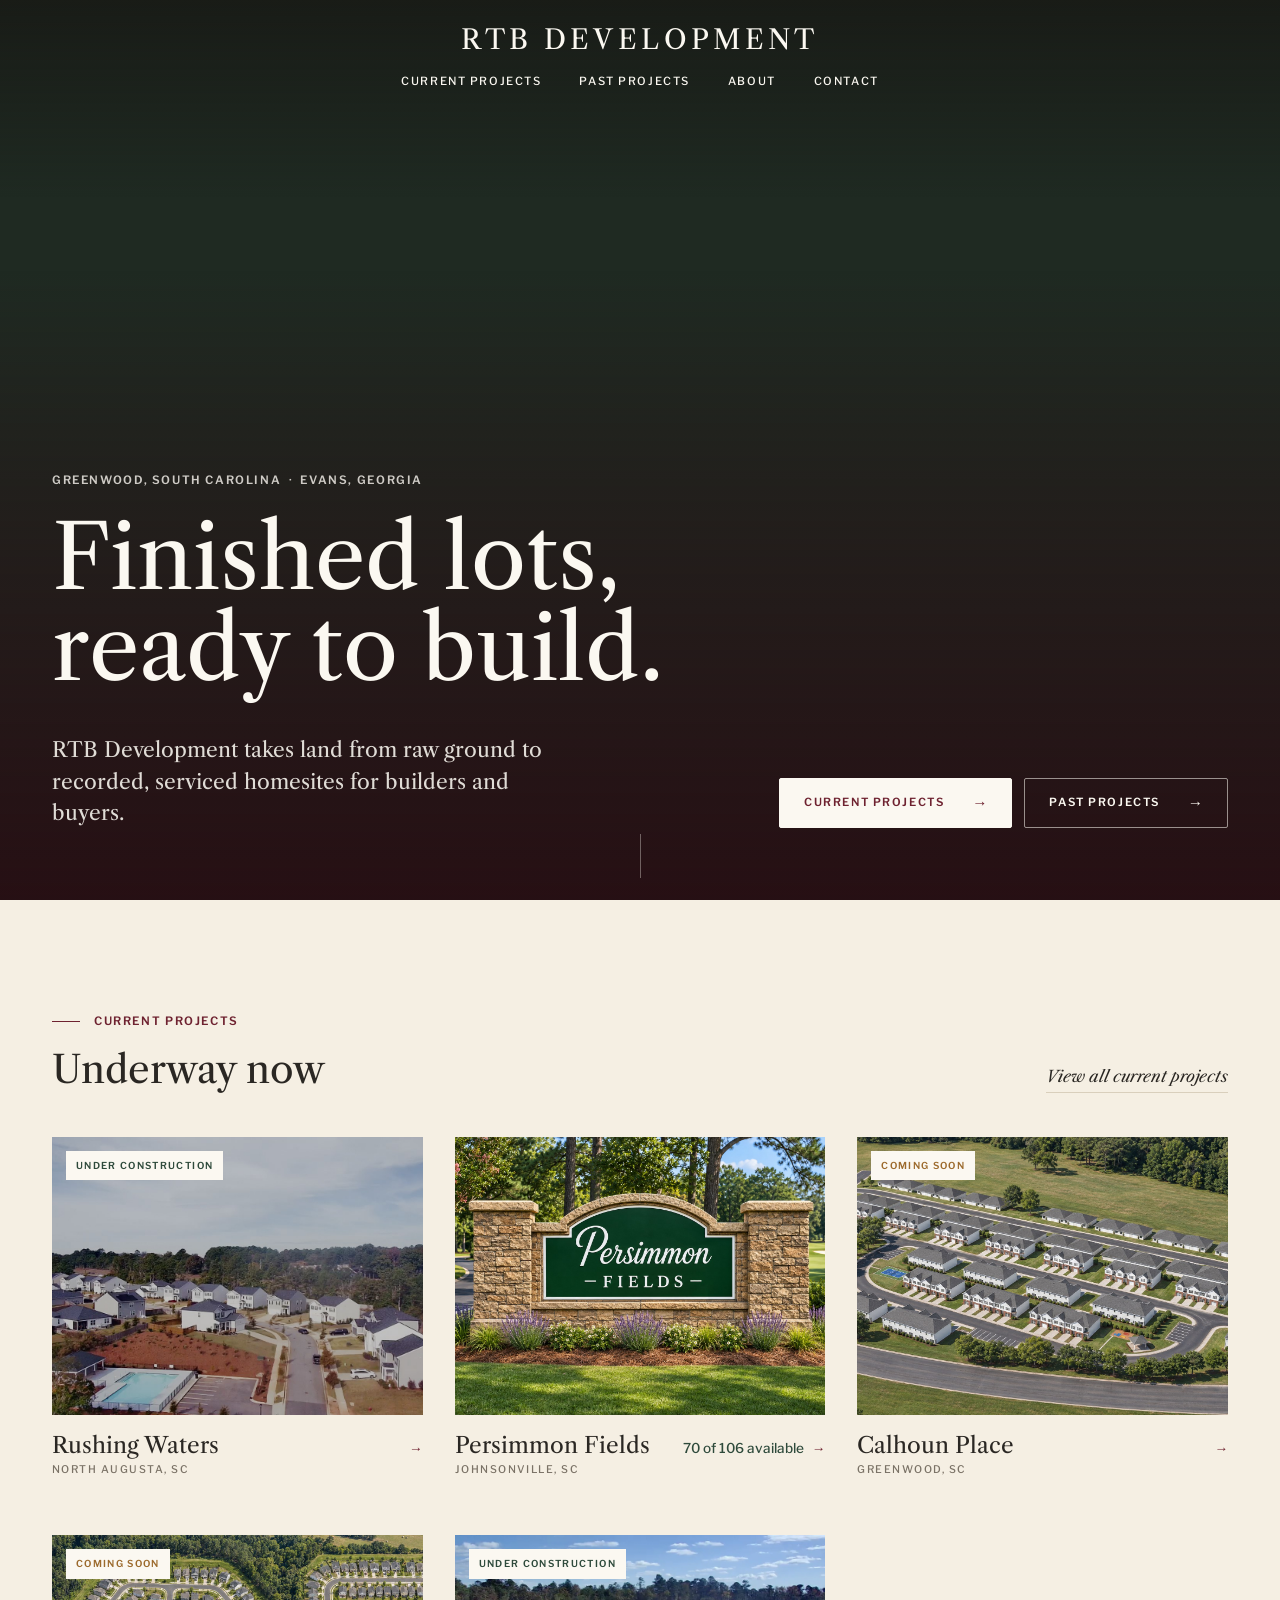
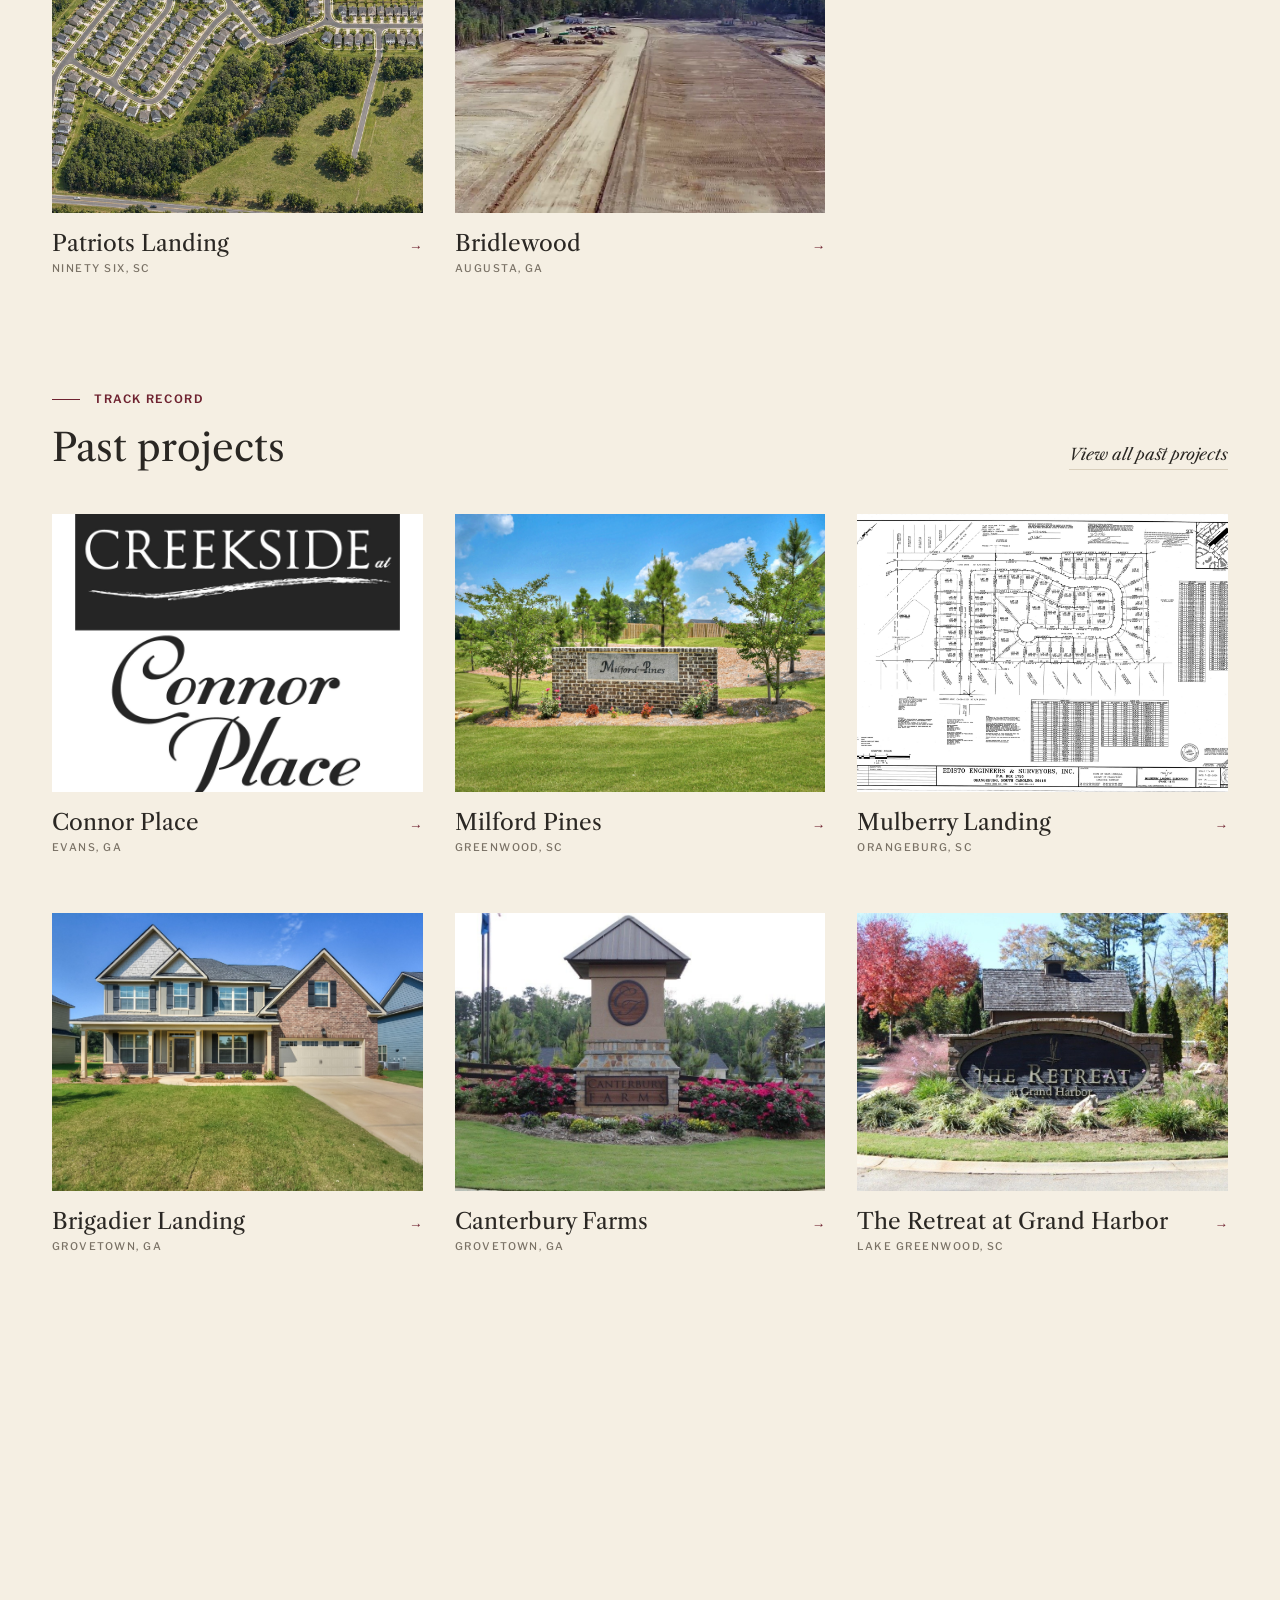
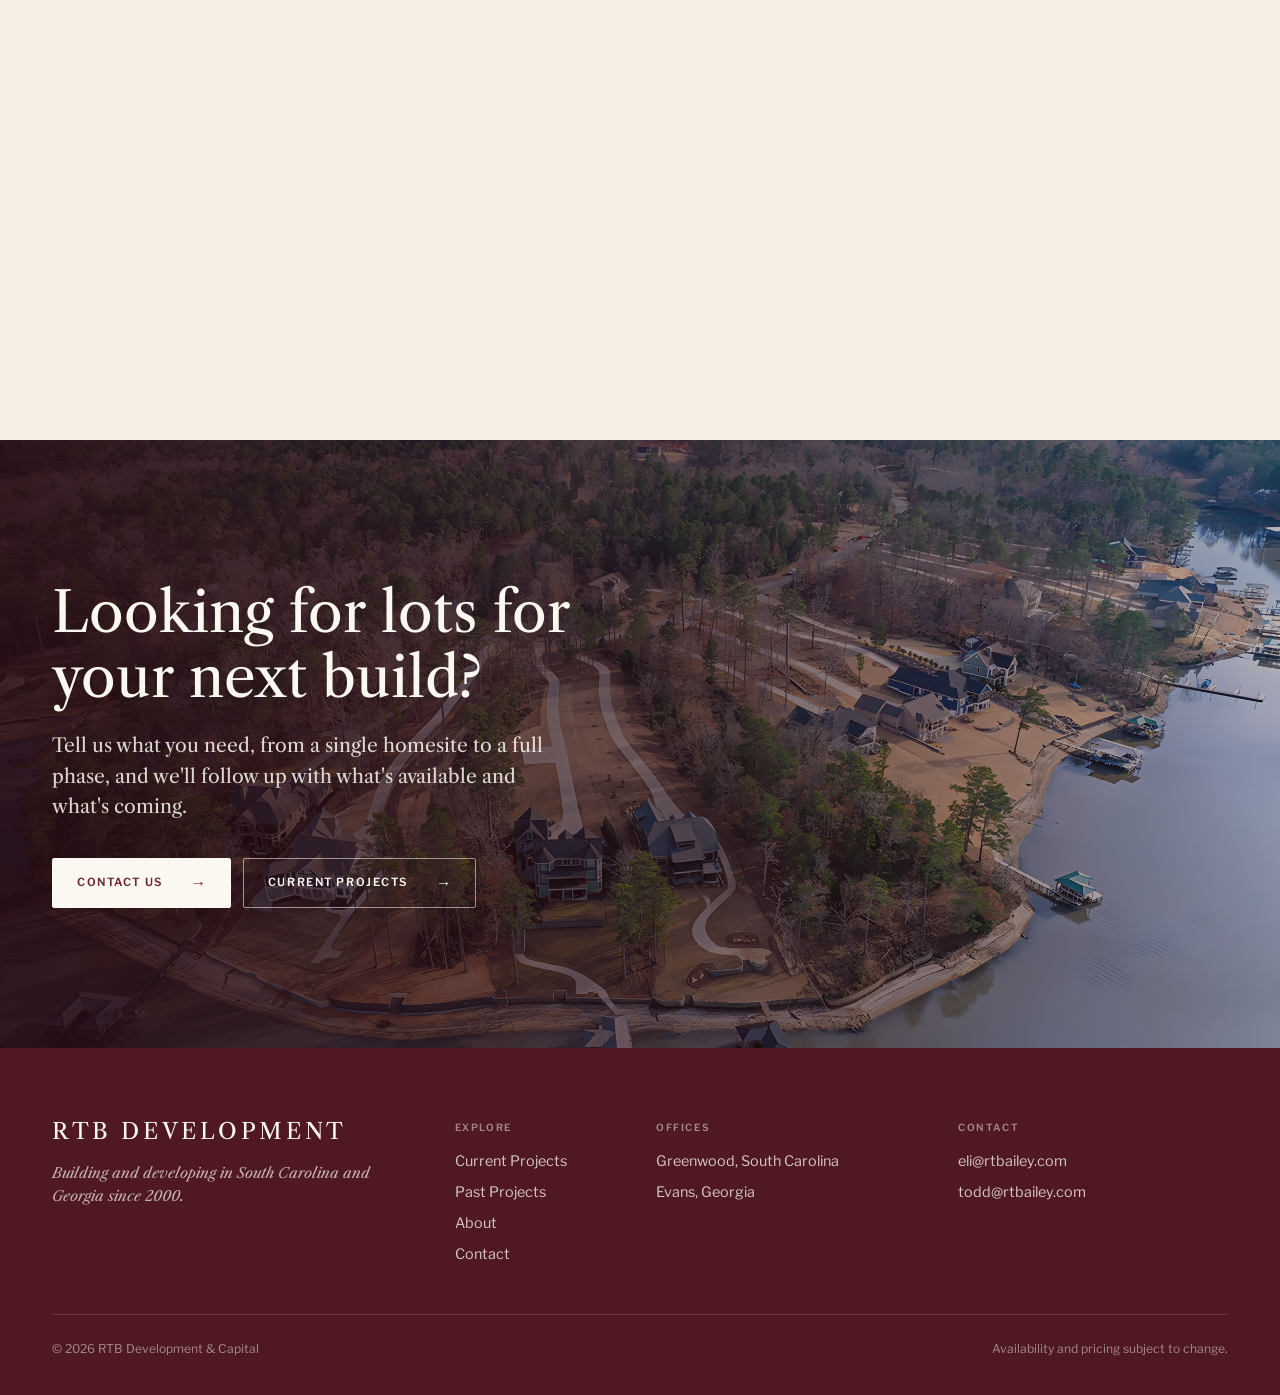
==== index.html @ fdc3d3a2 "Update preview 2026-11-13" ====
<!doctype html>
<html lang="en">
<head><meta name="robots" content="noindex, nofollow">
<meta charset="utf-8">
<meta name="viewport" content="width=device-width, initial-scale=1">
<title>RTB Development · Build-ready homesites</title>
<meta name="description" content="Finished, build-ready homesites from RTB Development. Current lot inventory and past communities.">
<meta name="theme-color" content="#6e2230">
<link rel="icon" href="images/favicon.svg" type="image/svg+xml">
<link rel="preconnect" href="https://fonts.googleapis.com">
<link rel="preconnect" href="https://fonts.gstatic.com" crossorigin>
<link href="https://fonts.googleapis.com/css2?family=Libre+Caslon+Text:ital,wght@0,400;0,700;1,400&family=Libre+Franklin:wght@400;500;600&display=swap" rel="stylesheet">
<link rel="stylesheet" href="css/site.css?v=20261113f">
</head>
<body data-page="home">
<a class="skip" href="#main">Skip to content</a>
<header class="site-header"></header>
<main id="main">

<section class="hero" id="hero">
  <div class="hero-reel" id="hero-reel" aria-hidden="true"></div>
  <div class="wrap">
    <p class="where caps">Greenwood, South Carolina &nbsp;·&nbsp; Evans, Georgia</p>
    <h1>Finished lots, ready to build.</h1>
    <div class="hero-foot">
      <p>RTB Development takes land from raw ground to recorded, serviced homesites for builders and buyers.</p>
      <div class="actions">
        <a class="btn btn-light" href="inventory.html">Current projects</a>
        <a class="btn btn-ghost" href="projects.html">Past projects</a>
      </div>
    </div>
  </div>
  <span class="scroll-cue" aria-hidden="true"></span>
</section>

<section class="section">
  <div class="wrap">
    <div class="section-head reveal">
      <div><p class="kicker">Current projects</p><h2>Underway now</h2></div>
      <a class="text-link" href="inventory.html">View all current projects</a>
    </div>
    <div class="tiles" id="communities"></div>
  </div>
</section>

<section class="section">
  <div class="wrap">
    <div class="section-head reveal">
      <div><p class="kicker">Track record</p><h2>Past projects</h2></div>
      <a class="text-link" href="projects.html">View all past projects</a>
    </div>
    <div class="tiles" id="past"></div>
  </div>
</section>

<section class="section">
  <div class="wrap teaser">
    <div class="teaser-photo reveal" style="background-image:url('images/aerial-forest-road.jpg')" role="img" aria-label="Aerial view of a development in the pines"></div>
    <div class="teaser-body reveal">
      <p class="kicker">Our founder</p>
      <h2>Building since 2000. Developing since the mid-2000s.</h2>
      <p class="lede" id="teaser-text"></p>
      <p class="sig"><span id="teaser-name"></span><span>Founder</span></p>
      <a class="btn btn-line" href="about.html">About RTB</a>
    </div>
  </div>
</section>

<section class="closing" style="background-image:url('images/aerial-lake-lots.jpg')">
  <div class="wrap">
    <h2 class="reveal">Looking for lots for your next build?</h2>
    <p class="reveal">Tell us what you need, from a single homesite to a full phase, and we'll follow up with what's available and what's coming.</p>
    <div class="actions reveal">
      <a class="btn btn-light" href="contact.html">Contact us</a>
      <a class="btn btn-ghost" href="inventory.html">Current projects</a>
    </div>
  </div>
</section>
</main>
<footer class="site-footer"></footer>
<script src="data/inventory.js?v=20261113f"></script>
<script src="js/site.js?v=20261113f"></script>
<script src="js/pages.js?v=20261113f"></script>
</body>
</html>
---- css/site.css ----
/* RTB Development — public site.
   Southern heritage: Libre Caslon + Libre Franklin, parchment, maroon, pine, red clay. */

:root {
  --ink: #2a2723;
  --ink-2: #544e45;
  --muted: #7a7266;
  --rule: #d9cfbc;
  --rule-strong: #2a2723;
  --paper: #f5efe3;
  --paper-2: #fbf8f1;
  --tint: #ebe3d3;
  --cream: #fbf8f1;

  --maroon: #6e2230;
  --maroon-dark: #4f1822;
  --accent: #2e4a3b;          /* pine: available / under construction */
  --contract: #9c6a2c;        /* ochre: coming soon / under contract */
  --clay: #b5653f;
  --sold: #c4b9a4;

  --display: "Libre Caslon Text", Georgia, "Times New Roman", serif;
  --sans: "Libre Franklin", "Franklin Gothic Book", -apple-system, Arial, sans-serif;

  --max: 1240px;
  --gutter: 32px;
  --ease: cubic-bezier(.2, .7, .2, 1);
}

*, *::before, *::after { box-sizing: border-box; }
[hidden] { display: none !important; }
html { -webkit-text-size-adjust: 100%; scroll-behavior: smooth; }
body {
  margin: 0; font-family: var(--sans); font-size: 16px; line-height: 1.6;
  color: var(--ink); background: var(--paper); -webkit-font-smoothing: antialiased;
  font-feature-settings: "lnum" 1;
}
img { max-width: 100%; display: block; }
a { color: inherit; text-decoration: none; }
button { font: inherit; color: inherit; }
:focus-visible { outline: 2px solid var(--maroon); outline-offset: 3px; }
::selection { background: var(--maroon); color: var(--cream); }

.wrap { width: 100%; max-width: var(--max); margin: 0 auto; padding: 0 var(--gutter); }
.skip { position: absolute; left: -9999px; }
.skip:focus { left: 16px; top: 16px; z-index: 200; background: var(--ink); color: #fff; padding: 8px 12px; }

/* ---------- type ---------- */
h1, h2, h3 { font-family: var(--display); font-weight: 400; margin: 0; line-height: 1.15; }
h1 { font-size: clamp(2.5rem, 5.2vw, 4.25rem); line-height: 1.08; text-wrap: balance; }
h2 { font-size: clamp(1.8rem, 3vw, 2.5rem); text-wrap: balance; }
h3 { font-size: 1.35rem; }
p { margin: 0; }
.caps, .label, .nav, table.lots th, .seg button, .btn, .crumbs, .kicker {
  font-family: var(--sans); text-transform: uppercase; letter-spacing: .14em;
}
.label { font-size: .68rem; font-weight: 500; color: var(--muted); }
.kicker { font-size: .72rem; font-weight: 600; color: var(--maroon); display: flex; align-items: center; gap: 14px; margin-bottom: 18px; }
.kicker::before { content: ""; width: 28px; height: 1px; background: currentColor; }
.lede { font-family: var(--display); font-size: 1.25rem; line-height: 1.55; color: var(--ink-2); }

/* ---------- header ---------- */
.site-header { background: var(--paper); border-bottom: 1px solid var(--rule); position: relative; z-index: 60; transition: background .3s, border-color .3s, color .3s; }
.site-header .wrap { display: flex; flex-direction: column; align-items: center; gap: 14px; padding-top: 26px; padding-bottom: 18px; position: relative; }
.brand { font-family: var(--display); font-size: 1.7rem; letter-spacing: .16em; text-transform: uppercase; line-height: 1; color: var(--maroon); transition: color .3s; }
.brand span { color: inherit; }
.nav { display: flex; gap: 38px; font-size: .7rem; font-weight: 500; }
.nav a { color: var(--ink-2); padding: 6px 0; position: relative; transition: color .15s; }
.nav a::after { content: ""; position: absolute; left: 0; right: 0; bottom: 0; height: 1px; background: currentColor; transform: scaleX(0); transition: transform .25s var(--ease); }
.nav a:hover { color: var(--ink); }
.nav a:hover::after, .nav a[aria-current="page"]::after { transform: scaleX(1); }
.nav a[aria-current="page"] { color: var(--maroon); }
.nav-toggle { display: none; background: none; border: 0; padding: 10px; cursor: pointer; position: absolute; right: calc(var(--gutter) - 10px); top: 50%; transform: translateY(-50%); color: inherit; }

/* Home: header floats over the hero until you scroll. */
body[data-page="home"] .site-header { position: fixed; top: 0; left: 0; right: 0; background: transparent; border-color: transparent; color: var(--cream); }
body[data-page="home"] .site-header .brand,
body[data-page="home"] .site-header .nav a { color: var(--cream); }
body[data-page="home"] .site-header.is-solid { background: rgba(245, 239, 227, .97); border-color: var(--rule); color: var(--ink); }
body[data-page="home"] .site-header.is-solid .brand { color: var(--maroon); }
body[data-page="home"] .site-header.is-solid .nav a { color: var(--ink-2); }
body[data-page="home"] .site-header.is-solid .nav a[aria-current="page"] { color: var(--maroon); }

/* ---------- buttons ---------- */
.btn {
  display: inline-flex; align-items: center; justify-content: space-between; gap: 28px;
  min-height: 50px; padding: 0 24px; border: 1px solid var(--maroon); border-radius: 2px;
  background: var(--maroon); color: var(--cream); font-size: .7rem; font-weight: 600; cursor: pointer;
  transition: background .2s, color .2s, border-color .2s;
}
.btn::after { content: "→"; font-size: .95rem; letter-spacing: 0; transition: transform .2s var(--ease); }
.btn:hover { background: var(--maroon-dark); border-color: var(--maroon-dark); }
.btn:hover::after { transform: translateX(4px); }
.btn-line { background: transparent; color: var(--ink); border-color: var(--ink); }
.btn-line:hover { background: var(--ink); color: var(--paper); border-color: var(--ink); }
.btn-light { background: var(--cream); border-color: var(--cream); color: var(--maroon); }
.btn-light:hover { background: var(--tint); border-color: var(--tint); }
.btn-ghost { background: transparent; border-color: rgba(251,248,241,.55); color: var(--cream); }
.btn-ghost:hover { background: rgba(251,248,241,.12); border-color: var(--cream); }
.text-link { font-family: var(--display); font-style: italic; font-size: 1rem; border-bottom: 1px solid var(--rule); padding-bottom: 2px; transition: color .15s, border-color .15s; }
.text-link:hover { color: var(--maroon); border-color: var(--maroon); }

/* ---------- home hero: slow aerial pans ---------- */
.hero { position: relative; min-height: 100vh; min-height: 100svh; display: flex; align-items: flex-end; color: var(--cream); overflow: hidden; background: #1f2a22; }
.hero-reel { position: absolute; inset: 0; }
.hero-reel .shot { position: absolute; inset: -4%; background: center / cover no-repeat; opacity: 0; animation: reel 28s infinite; will-change: transform, opacity; }
.hero-reel .shot:nth-child(1) { animation-delay: -1.4s; --x0: -2%; --x1: 2%; }
.hero-reel .shot:nth-child(2) { animation-delay: 5.6s; --x0: 2%; --x1: -2%; }
.hero-reel .shot:nth-child(3) { animation-delay: 12.6s; --x0: -1%; --x1: 3%; }
.hero-reel .shot:nth-child(4) { animation-delay: 19.6s; --x0: 2%; --x1: -1%; }
@keyframes reel {
  0%   { opacity: 0; transform: scale(1.04) translateX(var(--x0)); }
  5%   { opacity: 1; }
  25%  { opacity: 1; }
  32%  { opacity: 0; transform: scale(1.14) translateX(var(--x1)); }
  100% { opacity: 0; transform: scale(1.14) translateX(var(--x1)); }
}
.hero::after {
  content: ""; position: absolute; inset: 0; pointer-events: none;
  background:
    linear-gradient(180deg, rgba(20,16,14,.55) 0%, rgba(20,16,14,0) 22%),
    linear-gradient(0deg, rgba(40,12,18,.88) 0%, rgba(40,12,18,.35) 45%, rgba(40,12,18,0) 70%);
}
.hero .wrap { position: relative; z-index: 2; padding-top: 180px; padding-bottom: 72px; }
.hero .where { font-size: .72rem; font-weight: 600; color: rgba(251,248,241,.8); margin-bottom: 22px; }
.hero h1 { font-size: clamp(2.9rem, 7vw, 6rem); max-width: 13ch; line-height: 1.02; }
.hero-foot { display: grid; grid-template-columns: repeat(12, 1fr); gap: var(--gutter); margin-top: 40px; align-items: end; }
.hero-foot p { grid-column: 1 / span 6; font-family: var(--display); font-size: 1.3rem; line-height: 1.5; color: rgba(251,248,241,.88); max-width: 40ch; }
.hero-foot .actions { grid-column: 8 / span 5; display: flex; gap: 12px; justify-content: flex-end; flex-wrap: wrap; }
.scroll-cue { position: absolute; z-index: 2; left: 50%; bottom: 22px; width: 1px; height: 44px; background: rgba(251,248,241,.35); overflow: hidden; }
.scroll-cue::after { content: ""; position: absolute; left: 0; top: -44px; width: 1px; height: 44px; background: var(--cream); animation: cue 2.4s var(--ease) infinite; }
@keyframes cue { to { top: 44px; } }

/* ---------- page banners (inner pages) ---------- */
.page-head {
  position: relative; color: var(--cream); padding: 96px 0 72px; margin-bottom: 88px;
  background: var(--maroon) center / cover no-repeat;
}
.page-head::before { content: ""; position: absolute; inset: 0; background: linear-gradient(100deg, rgba(79,24,34,.94) 0%, rgba(110,34,48,.86) 55%, rgba(110,34,48,.62) 100%); }
.page-head .wrap { position: relative; }
.page-head .row { display: grid; grid-template-columns: repeat(12, 1fr); gap: var(--gutter); align-items: end; }
.page-head h1 { grid-column: 1 / span 8; }
.page-head .aside { grid-column: 9 / span 4; font-family: var(--display); font-size: 1.1rem; color: rgba(251,248,241,.85); max-width: 36ch; }
.page-head .aside .where { display: block; font-family: var(--sans); font-size: .7rem; text-transform: uppercase; letter-spacing: .14em; font-weight: 600; color: var(--cream); margin-bottom: 10px; }
.crumbs { font-size: .66rem; margin-bottom: 26px; color: rgba(251,248,241,.7); }
.crumbs a:hover { color: var(--cream); }
.page-head .facts { border-top: 1px solid rgba(251,248,241,.35); }
.page-head .label { color: rgba(251,248,241,.7); }
.page-head .btn { background: var(--cream); border-color: var(--cream); color: var(--maroon); }

/* ---------- sections ---------- */
.section { padding: 112px 0; }
.section + .section { padding-top: 0; }
.section-head { display: flex; justify-content: space-between; align-items: flex-end; gap: 24px; margin-bottom: 44px; }
.section-head h2 { max-width: 20ch; }

/* ---------- tiles ---------- */
.tiles { display: grid; grid-template-columns: repeat(3, 1fr); gap: 56px var(--gutter); }
.tile { display: block; }
.tile-media { aspect-ratio: 4 / 3; background: var(--cream); position: relative; overflow: hidden; }
.tile-media .img { position: absolute; inset: 0; background: center / cover no-repeat; transition: transform .8s var(--ease); }
.tile:hover .tile-media .img { transform: scale(1.05); }
.tile-media.no-photo { display: flex; align-items: center; justify-content: center; flex-direction: column; gap: 12px; text-align: center; padding: 28px; color: var(--ink); font-family: var(--display); font-size: 1.55rem; line-height: 1.2; box-shadow: inset 0 0 0 1px var(--rule); }
.tile-media.no-photo::after { content: ""; position: absolute; inset: 10px; border: 1px solid var(--rule); pointer-events: none; }
.tile-media.no-photo small { font-family: var(--sans); font-size: .6rem; letter-spacing: .16em; text-transform: uppercase; color: var(--muted); }
.tile-past .tile-media.no-photo { background-color: var(--tint); box-shadow: none; }
.tile-past .tile-media.no-photo::after { border-color: rgba(42,39,35,.18); }
.tile-flag { position: absolute; top: 14px; left: 14px; z-index: 2; background: var(--cream); font-size: .6rem; font-weight: 600; letter-spacing: .14em; text-transform: uppercase; padding: 7px 10px; }
.tile-body { padding-top: 18px; display: flex; justify-content: space-between; align-items: baseline; gap: 16px; }
.tile-body h3 { font-size: 1.4rem; transition: color .15s; }
.tile-loc { margin-top: 4px; font-size: .66rem; font-weight: 500; letter-spacing: .14em; text-transform: uppercase; color: var(--muted); }
a.tile:hover h3 { color: var(--maroon); }
.tile-meta { font-size: .85rem; color: var(--muted); text-align: right; white-space: nowrap; flex: none; }
.tile-meta .avail { color: var(--accent); font-weight: 500; }
.tile-go { color: var(--maroon); display: inline-block; margin-left: 8px; transition: transform .2s var(--ease); }
a.tile:hover .tile-go { transform: translateX(4px); }
.tile-note { margin-top: 6px; font-size: .9rem; color: var(--ink-2); }

/* ---------- status ---------- */
.avail { color: var(--accent); font-weight: 500; }
.phase { font-family: var(--sans); font-size: .64rem; font-weight: 600; text-transform: uppercase; letter-spacing: .14em; }
.phase-construction, .phase-selling { color: var(--accent); }
.phase-coming-soon { color: var(--contract); }
.status { display: inline-flex; align-items: center; gap: 8px; font-size: .85rem; white-space: nowrap; }
.status::before { content: ""; width: 8px; height: 8px; border-radius: 50%; background: currentColor; }
.status-available { color: var(--accent); }
.status-contract { color: var(--contract); }
.status-sold { color: var(--muted); }
.status-sold::before { background: var(--sold); }
.status-planned { color: #3f6f95; }

/* ---------- founder teaser (home) ---------- */
.teaser { display: grid; grid-template-columns: repeat(12, 1fr); gap: var(--gutter); align-items: center; }
.teaser-photo { grid-column: 1 / span 6; aspect-ratio: 5 / 4; background: var(--tint) center / cover no-repeat; position: relative; }
.teaser-photo::after { content: ""; position: absolute; inset: 14px; border: 1px solid rgba(251,248,241,.6); pointer-events: none; }
.teaser-body { grid-column: 8 / span 5; }
.teaser-body .lede { margin-top: 24px; }
.teaser-body .sig { margin-top: 28px; font-family: var(--display); font-style: italic; font-size: 1.15rem; }
.teaser-body .sig span { display: block; font-family: var(--sans); font-style: normal; font-size: .64rem; letter-spacing: .14em; text-transform: uppercase; color: var(--muted); margin-top: 4px; }
.teaser-body .btn { margin-top: 36px; }

/* ---------- closing band ---------- */
.closing { position: relative; color: var(--cream); background: #2a2a24 center / cover no-repeat; }
.closing::before { content: ""; position: absolute; inset: 0; background: linear-gradient(90deg, rgba(40,12,18,.9) 0%, rgba(40,12,18,.62) 55%, rgba(40,12,18,.3) 100%); }
.closing .wrap { position: relative; padding-top: 140px; padding-bottom: 140px; }
.closing h2 { font-size: clamp(2.2rem, 4.4vw, 3.6rem); max-width: 16ch; }
.closing p { margin-top: 20px; font-family: var(--display); font-size: 1.2rem; color: rgba(251,248,241,.85); max-width: 42ch; }
.closing .actions { margin-top: 36px; display: flex; gap: 12px; flex-wrap: wrap; }

/* ---------- lot table ---------- */
.toolbar { display: flex; flex-wrap: wrap; gap: 24px; align-items: center; padding: 18px 0; border-bottom: 1px solid var(--rule); border-top: 3px double var(--rule-strong); }
.seg { display: flex; gap: 22px; }
.seg button { background: none; border: 0; padding: 8px 0; cursor: pointer; font-size: .68rem; color: var(--muted); border-bottom: 1px solid transparent; transition: color .15s, border-color .15s; }
.seg button:hover { color: var(--ink); }
.seg button[aria-pressed="true"] { color: var(--ink); border-bottom-color: var(--maroon); }
.select {
  appearance: none; -webkit-appearance: none; cursor: pointer; border: 0; border-bottom: 1px solid var(--rule);
  background: transparent url("data:image/svg+xml,%3Csvg xmlns='http://www.w3.org/2000/svg' width='10' height='6'%3E%3Cpath d='M1 1l4 4 4-4' stroke='%232a2723' fill='none'/%3E%3C/svg%3E") right 2px center no-repeat;
  padding: 8px 24px 8px 0; font-size: .9rem; color: var(--ink); font-family: var(--sans);
}
.toolbar .count { margin-left: auto; font-size: .9rem; color: var(--muted); }
.table-wrap { overflow-x: auto; }
table.lots { width: 100%; border-collapse: collapse; font-size: .95rem; }
table.lots th { text-align: left; font-weight: 500; font-size: .64rem; color: var(--muted); padding: 16px 16px 12px 0; border-bottom: 1px solid var(--rule); white-space: nowrap; }
table.lots th button { all: unset; cursor: pointer; }
table.lots th button:hover { color: var(--ink); }
table.lots th button[data-dir]::after { content: " ↓"; }
table.lots th button[data-dir="asc"]::after { content: " ↑"; }
table.lots td { padding: 18px 16px 18px 0; border-bottom: 1px solid var(--rule); white-space: nowrap; }
table.lots tbody tr { cursor: pointer; transition: background .12s; }
table.lots tbody tr:hover { background: var(--tint); }
table.lots .lot-id { font-family: var(--display); font-size: 1.15rem; }
table.lots .num, table.lots th.num { text-align: right; }
table.lots td:last-child, table.lots th:last-child { padding-right: 0; padding-left: 32px; }
.empty { padding: 48px 0; color: var(--muted); }

/* ---------- community ---------- */
.facts { display: grid; grid-template-columns: repeat(4, 1fr); gap: var(--gutter); margin-top: 56px; }
.facts > div { padding-top: 16px; }
.fact-value { font-family: var(--display); font-size: 1.9rem; line-height: 1.15; }
.facts .label { margin-top: 6px; }
.plan-grid { display: grid; grid-template-columns: repeat(12, 1fr); gap: var(--gutter); align-items: start; }
.plan { grid-column: 1 / span 8; }
.plan-bar { display: flex; justify-content: space-between; align-items: center; gap: 16px; flex-wrap: wrap; padding-bottom: 14px; }
.legend { display: flex; gap: 20px; flex-wrap: wrap; }
.site-plan { display: block; width: 100%; height: auto; background: var(--tint); }
.site-plan .lot { cursor: pointer; outline: none; }
.site-plan .lot rect, .site-plan .lot path { stroke: var(--paper); stroke-width: 3; transition: opacity .15s; }
.site-plan .lot:hover rect, .site-plan .lot:hover path, .site-plan .lot:focus-visible rect, .site-plan .lot:focus-visible path { opacity: .85; }
.site-plan .lot.is-selected rect, .site-plan .lot.is-selected path { stroke: var(--ink); stroke-width: 4; }
.site-plan .lot text { pointer-events: none; font-family: var(--display); font-size: 24px; fill: var(--cream); }
.site-plan .lot text.sub { font-family: var(--sans); font-size: 12px; fill: rgba(255,255,255,.85); }
.site-plan .lot-sold text { fill: var(--ink-2); }
.site-plan .lot-sold text.sub { fill: var(--muted); }
.plan-note { margin-top: 12px; font-size: .8rem; color: var(--muted); }
.detail { grid-column: 9 / span 4; border-top: 3px double var(--rule-strong); padding-top: 20px; position: sticky; top: 24px; }
.detail .top { display: flex; justify-content: space-between; align-items: baseline; gap: 12px; }
.detail .name { font-family: var(--display); font-size: 2.5rem; line-height: 1; }
.detail .price { font-family: var(--display); font-size: 1.7rem; margin-top: 20px; }
.spec { list-style: none; margin: 24px 0 0; padding: 0; }
.spec li { display: flex; justify-content: space-between; gap: 16px; padding: 12px 0; border-top: 1px solid var(--rule); font-size: .92rem; }
.spec li span:first-child { color: var(--muted); }
.spec li span:last-child { text-align: right; }
.detail .note { margin-top: 16px; font-size: .92rem; color: var(--ink-2); }
.detail .actions { display: grid; gap: 10px; margin-top: 24px; }
.two-col { display: grid; grid-template-columns: repeat(12, 1fr); gap: var(--gutter); }
.two-col > :first-child { grid-column: 1 / span 4; }
.two-col > :last-child { grid-column: 5 / span 8; }
.plain-list { list-style: none; margin: 0; padding: 0; }
.plain-list li { padding: 12px 0; border-bottom: 1px solid var(--rule); font-size: .95rem; }
.project-cta { display: grid; grid-template-columns: repeat(12, 1fr); gap: var(--gutter); align-items: center; }
.project-cta-media { grid-column: 1 / span 7; }
.project-cta-media .tile-media { aspect-ratio: 16 / 10; }
.project-cta-body { grid-column: 9 / span 4; }
.project-cta-body .lede { margin: 18px 0 32px; }

/* ---------- project gallery ---------- */
.gallery { display: grid; grid-template-columns: repeat(2, 1fr); gap: var(--gutter); }
.gallery-item { display: block; aspect-ratio: 16 / 9; background: var(--tint) center / cover no-repeat; transition: opacity .2s; }
.gallery-item:hover { opacity: .9; }
.gallery-item:only-child { grid-column: 1 / -1; aspect-ratio: 21 / 9; }
.gallery-video { display: block; width: 100%; aspect-ratio: 16 / 9; background: #1c1a17; object-fit: cover; }
.gallery-video { grid-column: 1 / -1; }
.gallery-single { grid-column: 1 / -1; display: block; }
.gallery-single img { display: block; max-width: 100%; max-height: 720px; width: auto; height: auto; margin: 0 auto; }
/* static colored site plan on a project page */
.layout-plan { display: block; border: 1px solid var(--line, rgba(0,0,0,.12)); }
.layout-plan img { display: block; width: 100%; height: auto; }

/* ---------- about ---------- */
.prose { font-family: var(--display); font-size: 1.15rem; line-height: 1.65; color: var(--ink-2); }
.prose p + p { margin-top: 1em; }
.founder { display: grid; grid-template-columns: repeat(12, 1fr); gap: var(--gutter); align-items: start; }
.founder-photo { grid-column: 1 / span 5; aspect-ratio: 3 / 2; background: var(--tint) center / cover no-repeat; position: sticky; top: 32px; }
.founder-photo::after { content: ""; position: absolute; inset: 12px; border: 1px solid rgba(251,248,241,.55); pointer-events: none; }
.founder-photo.no-photo { display: flex; align-items: flex-end; padding: 28px; font-family: var(--display); font-size: 1.3rem; color: var(--ink-2); }
.founder-photo.no-photo::after { border-color: rgba(42,39,35,.2); }
.founder-body { grid-column: 7 / span 6; }
.founder-body h2 { font-size: clamp(2.1rem, 3.6vw, 3rem); }
.founder-body .label { margin-top: 10px; color: var(--maroon); }
.founder-body .prose { margin-top: 28px; padding-top: 26px; border-top: 3px double var(--rule-strong); }
.founder-body .prose p:last-child { font-family: var(--sans); font-size: .7rem; text-transform: uppercase; letter-spacing: .14em; color: var(--muted); margin-top: 1.8em; }

/* ---------- contact ---------- */
.contact-grid { display: grid; grid-template-columns: repeat(12, 1fr); gap: var(--gutter); }
.contact-info { grid-column: 1 / span 4; }
.contact-info h2 { margin-bottom: 32px; }
.contact-info dl { margin: 0; display: grid; gap: 28px; }
.contact-info dd { margin: 8px 0 0; font-family: var(--display); font-size: 1.15rem; line-height: 1.5; }
.contact-info dd a { border-bottom: 1px solid var(--rule); }
.contact-info dd a:hover { border-color: var(--maroon); color: var(--maroon); }
.form { grid-column: 6 / span 7; display: grid; gap: 30px; background: var(--paper-2); padding: 44px; box-shadow: inset 0 0 0 1px var(--rule); }
.form-row { display: grid; grid-template-columns: 1fr 1fr; gap: var(--gutter); }
.field { display: grid; gap: 4px; }
.field label { font-size: .64rem; font-weight: 500; color: var(--muted); text-transform: uppercase; letter-spacing: .14em; }
.field input, .field select, .field textarea {
  font: inherit; font-size: 1rem; color: var(--ink); background: transparent;
  border: 0; border-bottom: 1px solid var(--rule); border-radius: 0; padding: 10px 0; min-height: 44px; transition: border-color .15s;
}
.field select { appearance: none; -webkit-appearance: none; cursor: pointer; background: url("data:image/svg+xml,%3Csvg xmlns='http://www.w3.org/2000/svg' width='10' height='6'%3E%3Cpath d='M1 1l4 4 4-4' stroke='%232a2723' fill='none'/%3E%3C/svg%3E") right 2px center no-repeat; }
.field textarea { min-height: 120px; resize: vertical; }
.field input:focus, .field select:focus, .field textarea:focus { outline: none; border-bottom-color: var(--maroon); }
.form .btn { justify-self: start; min-width: 220px; }
.form-status { font-size: .9rem; color: var(--accent); min-height: 1.4em; }
.form-status.error { color: #a4402f; }

/* ---------- footer ---------- */
.site-footer { background: var(--maroon-dark); color: rgba(251,248,241,.78); font-size: .9rem; }
.site-footer .wrap { padding-top: 72px; padding-bottom: 36px; }
.footer-top { display: grid; grid-template-columns: repeat(12, 1fr); gap: var(--gutter); padding-bottom: 48px; border-bottom: 1px solid rgba(251,248,241,.15); }
.site-footer .brand { color: var(--cream); font-size: 1.4rem; }
.footer-brand { grid-column: 1 / span 4; }
.footer-brand p { margin-top: 16px; font-family: var(--display); font-style: italic; color: rgba(251,248,241,.7); }
.footer-col { grid-column: span 2; }
.footer-col.wide { grid-column: span 3; }
.footer-col h5 { margin: 0 0 14px; font-size: .62rem; font-weight: 600; letter-spacing: .16em; text-transform: uppercase; color: rgba(251,248,241,.5); }
.footer-col ul { list-style: none; margin: 0; padding: 0; display: grid; gap: 8px; }
.footer-col a:hover { color: var(--cream); }
.footer-bottom { padding-top: 24px; display: flex; justify-content: space-between; gap: 16px; flex-wrap: wrap; font-size: .76rem; color: rgba(251,248,241,.5); }

/* ---------- reveal on scroll ---------- */
.reveal { opacity: 0; transform: translateY(18px); transition: opacity .8s var(--ease), transform .8s var(--ease); }
.reveal.is-in { opacity: 1; transform: none; }

/* ---------- responsive ---------- */
@media (max-width: 1000px) {
  .tiles { grid-template-columns: repeat(2, 1fr); }
  .plan, .detail { grid-column: 1 / -1; }
  .detail { position: static; }
  .page-head h1, .page-head .aside { grid-column: 1 / -1; }
  .page-head .aside { margin-top: 20px; }
  .teaser-photo, .teaser-body, .project-cta-media, .project-cta-body { grid-column: 1 / -1; }
  .footer-brand { grid-column: 1 / -1; }
  .footer-col, .footer-col.wide { grid-column: span 4; }
}
@media (max-width: 780px) {
  :root { --gutter: 20px; }
  .nav-toggle { display: block; }
  .site-header .wrap { align-items: flex-start; padding-top: 18px; padding-bottom: 18px; }
  .brand { font-size: 1.2rem; }
  .nav { position: absolute; top: 100%; left: 0; right: 0; flex-direction: column; gap: 0; background: var(--paper); border-bottom: 1px solid var(--rule); padding: 0 var(--gutter) 16px; display: none; z-index: 50; }
  .nav.is-open { display: flex; }
  .nav a, body[data-page="home"] .site-header .nav a { padding: 14px 0; border-bottom: 1px solid var(--rule); font-size: .78rem; color: var(--ink-2); }
  .nav a::after { display: none; }
  .hero .wrap { padding-bottom: 64px; }
  .scroll-cue { display: none; }
  .section-head { flex-direction: column; align-items: flex-start; gap: 16px; margin-bottom: 32px; }
  .hero-foot p, .hero-foot .actions { grid-column: 1 / -1; justify-content: flex-start; }
  .section { padding: 80px 0; }
  .page-head { padding: 64px 0 52px; margin-bottom: 64px; }
  .tiles { grid-template-columns: 1fr; gap: 40px; }
  .facts { grid-template-columns: repeat(2, 1fr); row-gap: 20px; }
  .two-col > :first-child, .two-col > :last-child { grid-column: 1 / -1; }
  .founder-photo, .founder-body { grid-column: 1 / -1; }
  .gallery { grid-template-columns: 1fr; }
  .founder-photo { position: relative; top: 0; }
  .contact-info, .form { grid-column: 1 / -1; }
  .form { padding: 24px; }
  .form-row { grid-template-columns: 1fr; }
  .closing .wrap { padding-top: 96px; padding-bottom: 96px; }
  .footer-col, .footer-col.wide { grid-column: 1 / -1; }
  table.lots .col-front { display: none; }
  .toolbar .count { margin-left: 0; }
}
@media (max-width: 480px) {
  table.lots .col-comm { display: none; }
  table.lots th, table.lots td { padding-right: 10px; }
  table.lots td:last-child, table.lots th:last-child { padding-left: 8px; }
  table.lots .status { white-space: normal; font-size: .8rem; }
}
@media (prefers-reduced-motion: reduce) {
  html { scroll-behavior: auto; }
  *, *::before, *::after { transition: none !important; animation: none !important; }
  .hero-reel .shot:first-child { opacity: 1; transform: none; }
  .reveal { opacity: 1; transform: none; }
}

/* Rendered site plans (overlay: "outline"): status as a soft tint + thin outline so the drawing stays readable. */
.site-plan .lot path.outline { fill-opacity: var(--tint, .35); stroke-width: var(--outline, 2); stroke-opacity: .9; }
.site-plan .lot:hover path.outline, .site-plan .lot:focus-visible path.outline { opacity: 1; fill-opacity: calc(var(--tint, .35) + .2); }
.site-plan .lot.is-selected path.outline { fill-opacity: calc(var(--tint, .35) + .3); stroke: var(--ink); stroke-width: calc(var(--outline, 2) + 2); }
.legend-extra { display: inline-flex; align-items: center; gap: 6px; font-size: .85rem; color: var(--muted); }
.legend-extra i { width: 10px; height: 10px; border-radius: 2px; display: inline-block; box-shadow: inset 0 0 0 1px rgba(0,0,0,.18); }

/* project details list */
.detail-list { margin: 0; }
.detail-list > div { display: grid; grid-template-columns: 11rem 1fr; gap: 16px; padding: 12px 0; border-bottom: 1px solid var(--rule); }
.detail-list dt { font-size: .74rem; letter-spacing: .12em; text-transform: uppercase; color: var(--muted, #6f6a62); padding-top: 3px; }
.detail-list dd { margin: 0; }
@media (max-width: 600px) { .detail-list > div { grid-template-columns: 1fr; gap: 2px; } }

/* project overview: photo + details side by side */
#interest-section .project-cta { align-items: start; }
#interest-section .project-cta-media { grid-column: 1 / span 7; position: sticky; top: 24px; }
#interest-section .project-cta-body { grid-column: 8 / span 5; }
#interest-section .project-cta-body h2 { margin-bottom: 18px; }
.overview-details > div { grid-template-columns: 7.5rem 1fr; gap: 12px; padding: 9px 0; font-size: .9rem; }
.overview-details dt { font-size: .66rem; }
#interest-section .project-cta-body .lede { margin: 22px 0 26px; font-size: 1rem; }
@media (max-width: 1000px) { #interest-section .project-cta-media { position: static; } #interest-section .project-cta-media, #interest-section .project-cta-body { grid-column: 1 / -1; } }
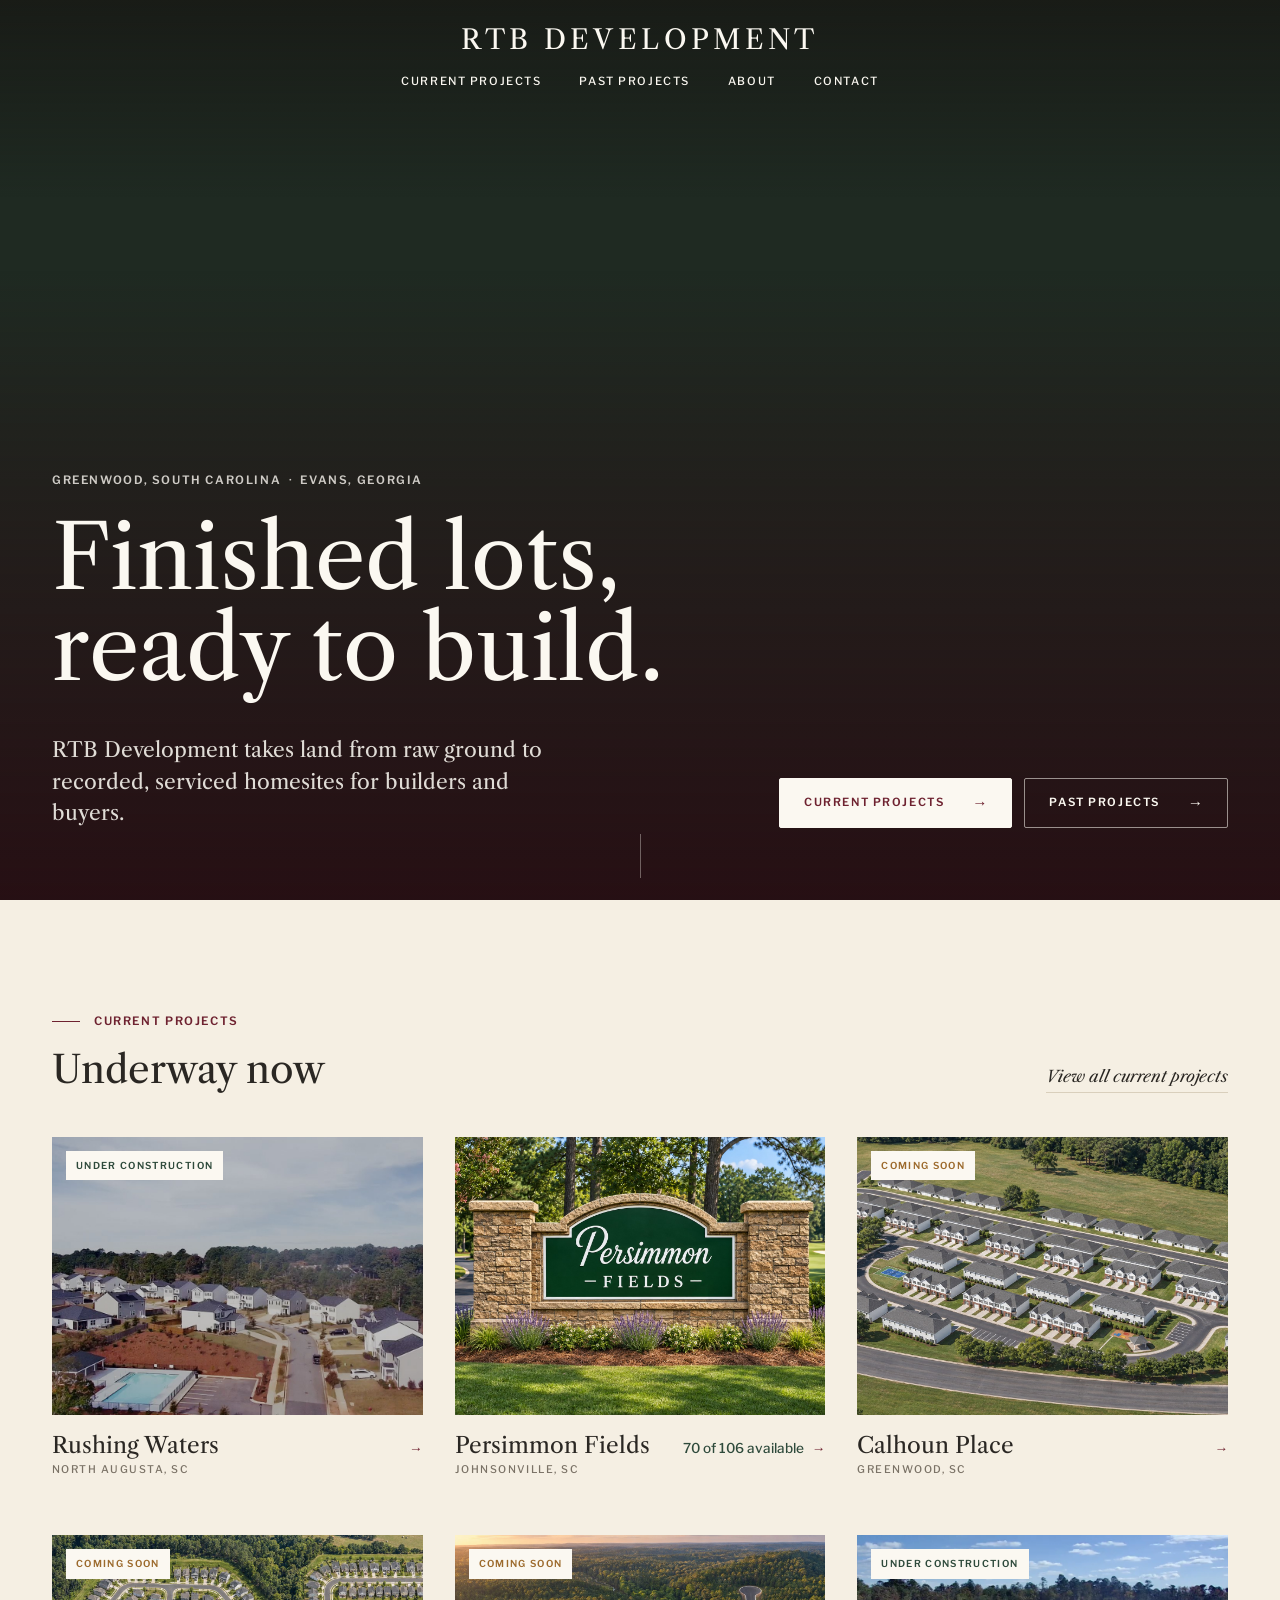
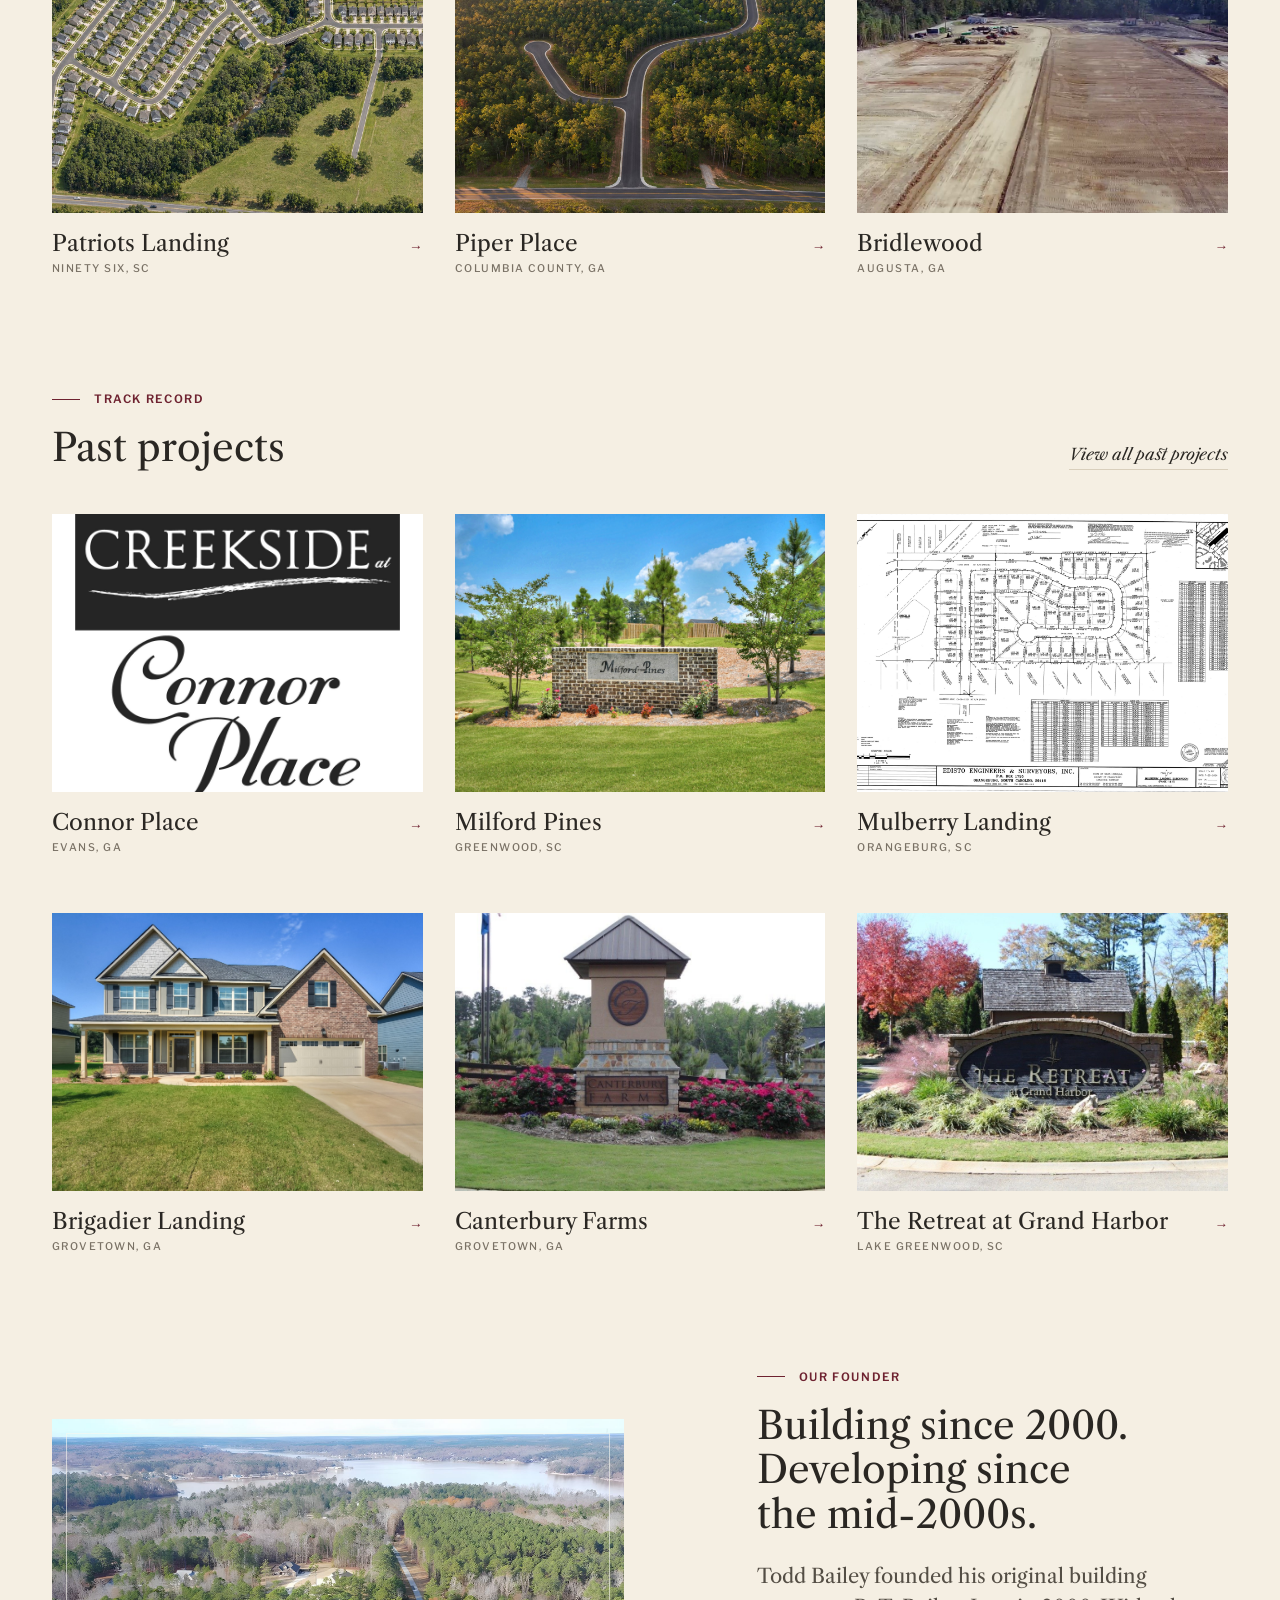
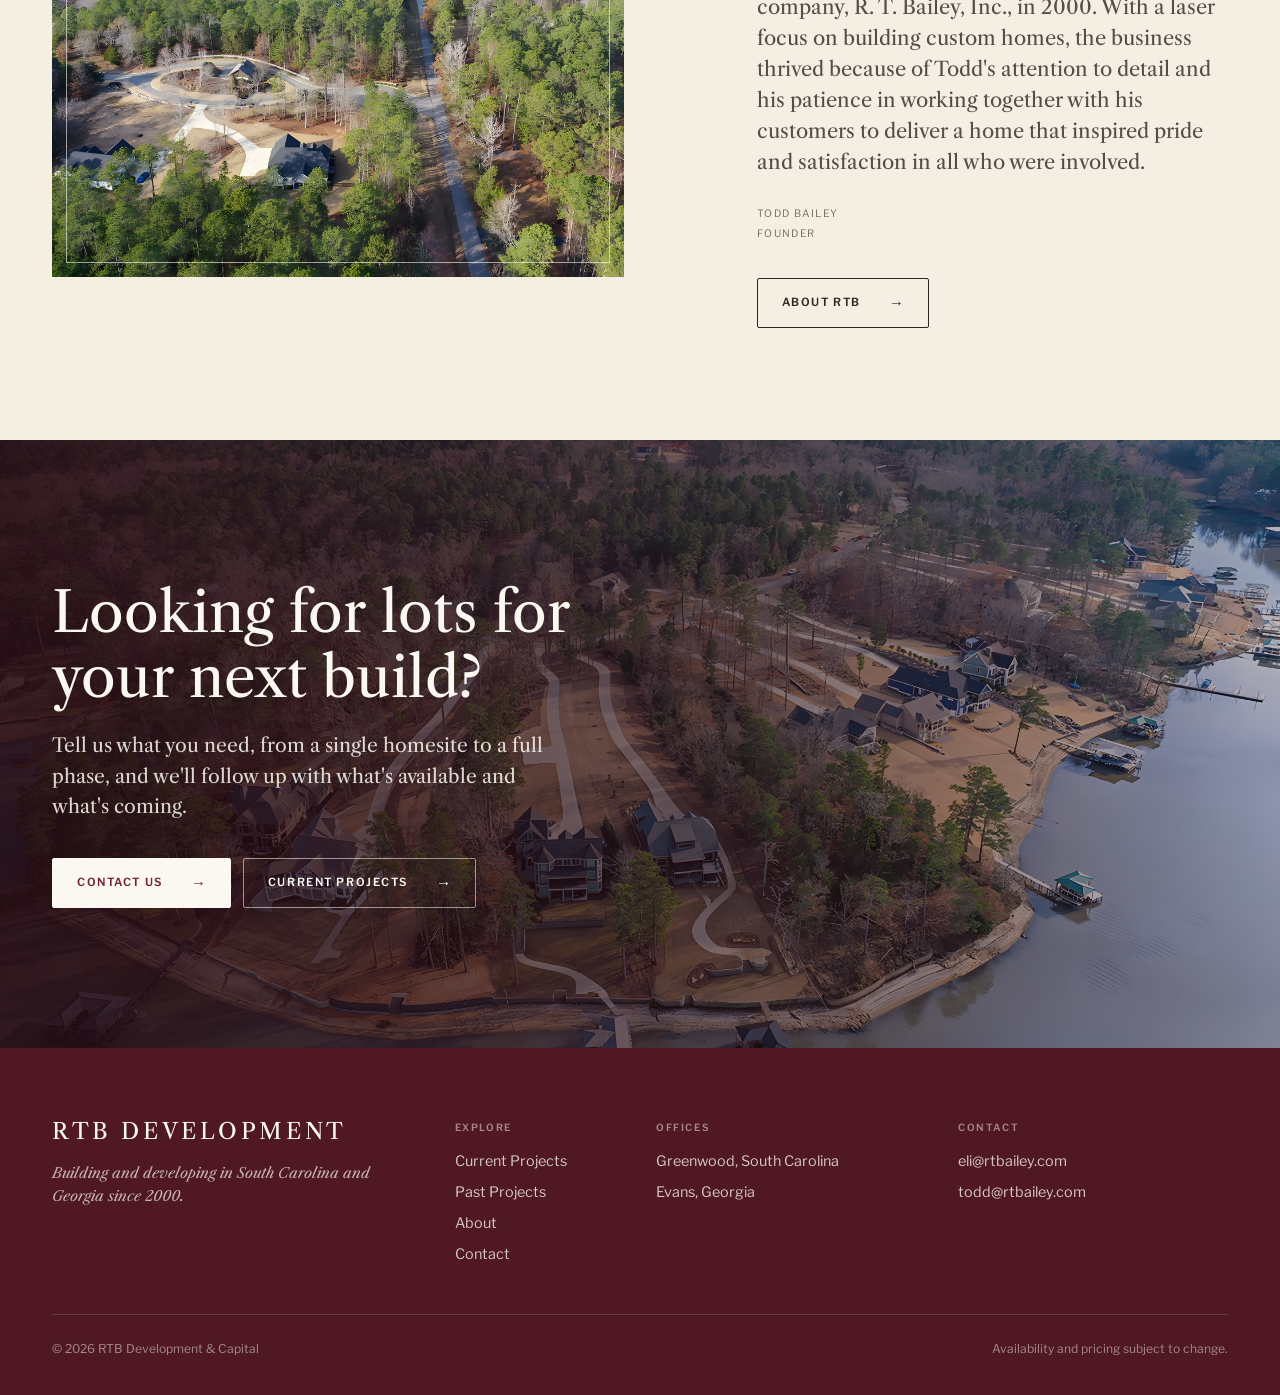
==== commit 1e9899e1: "Update preview 2026-11-24" ====
--- a/index.html
+++ b/index.html
@@ -10,7 +10,7 @@
 <link rel="preconnect" href="https://fonts.googleapis.com">
 <link rel="preconnect" href="https://fonts.gstatic.com" crossorigin>
 <link href="https://fonts.googleapis.com/css2?family=Libre+Caslon+Text:ital,wght@0,400;0,700;1,400&family=Libre+Franklin:wght@400;500;600&display=swap" rel="stylesheet">
-<link rel="stylesheet" href="css/site.css?v=20261113f">
+<link rel="stylesheet" href="css/site.css?v=20261124d">
 </head>
 <body data-page="home">
 <a class="skip" href="#main">Skip to content</a>
@@ -78,8 +78,8 @@
 </section>
 </main>
 <footer class="site-footer"></footer>
-<script src="data/inventory.js?v=20261113f"></script>
-<script src="js/site.js?v=20261113f"></script>
-<script src="js/pages.js?v=20261113f"></script>
+<script src="data/inventory.js?v=20261124d"></script>
+<script src="js/site.js?v=20261124d"></script>
+<script src="js/pages.js?v=20261124d"></script>
 </body>
 </html>
--- a/css/site.css
+++ b/css/site.css
@@ -1,420 +1,425 @@
-/* RTB Development — public site.
-   Southern heritage: Libre Caslon + Libre Franklin, parchment, maroon, pine, red clay. */
-
-:root {
-  --ink: #2a2723;
-  --ink-2: #544e45;
-  --muted: #7a7266;
-  --rule: #d9cfbc;
-  --rule-strong: #2a2723;
-  --paper: #f5efe3;
-  --paper-2: #fbf8f1;
-  --tint: #ebe3d3;
-  --cream: #fbf8f1;
-
-  --maroon: #6e2230;
-  --maroon-dark: #4f1822;
-  --accent: #2e4a3b;          /* pine: available / under construction */
-  --contract: #9c6a2c;        /* ochre: coming soon / under contract */
-  --clay: #b5653f;
-  --sold: #c4b9a4;
-
-  --display: "Libre Caslon Text", Georgia, "Times New Roman", serif;
-  --sans: "Libre Franklin", "Franklin Gothic Book", -apple-system, Arial, sans-serif;
-
-  --max: 1240px;
-  --gutter: 32px;
-  --ease: cubic-bezier(.2, .7, .2, 1);
-}
-
-*, *::before, *::after { box-sizing: border-box; }
-[hidden] { display: none !important; }
-html { -webkit-text-size-adjust: 100%; scroll-behavior: smooth; }
-body {
-  margin: 0; font-family: var(--sans); font-size: 16px; line-height: 1.6;
-  color: var(--ink); background: var(--paper); -webkit-font-smoothing: antialiased;
-  font-feature-settings: "lnum" 1;
-}
-img { max-width: 100%; display: block; }
-a { color: inherit; text-decoration: none; }
-button { font: inherit; color: inherit; }
-:focus-visible { outline: 2px solid var(--maroon); outline-offset: 3px; }
-::selection { background: var(--maroon); color: var(--cream); }
-
-.wrap { width: 100%; max-width: var(--max); margin: 0 auto; padding: 0 var(--gutter); }
-.skip { position: absolute; left: -9999px; }
-.skip:focus { left: 16px; top: 16px; z-index: 200; background: var(--ink); color: #fff; padding: 8px 12px; }
-
-/* ---------- type ---------- */
-h1, h2, h3 { font-family: var(--display); font-weight: 400; margin: 0; line-height: 1.15; }
-h1 { font-size: clamp(2.5rem, 5.2vw, 4.25rem); line-height: 1.08; text-wrap: balance; }
-h2 { font-size: clamp(1.8rem, 3vw, 2.5rem); text-wrap: balance; }
-h3 { font-size: 1.35rem; }
-p { margin: 0; }
-.caps, .label, .nav, table.lots th, .seg button, .btn, .crumbs, .kicker {
-  font-family: var(--sans); text-transform: uppercase; letter-spacing: .14em;
-}
-.label { font-size: .68rem; font-weight: 500; color: var(--muted); }
-.kicker { font-size: .72rem; font-weight: 600; color: var(--maroon); display: flex; align-items: center; gap: 14px; margin-bottom: 18px; }
-.kicker::before { content: ""; width: 28px; height: 1px; background: currentColor; }
-.lede { font-family: var(--display); font-size: 1.25rem; line-height: 1.55; color: var(--ink-2); }
-
-/* ---------- header ---------- */
-.site-header { background: var(--paper); border-bottom: 1px solid var(--rule); position: relative; z-index: 60; transition: background .3s, border-color .3s, color .3s; }
-.site-header .wrap { display: flex; flex-direction: column; align-items: center; gap: 14px; padding-top: 26px; padding-bottom: 18px; position: relative; }
-.brand { font-family: var(--display); font-size: 1.7rem; letter-spacing: .16em; text-transform: uppercase; line-height: 1; color: var(--maroon); transition: color .3s; }
-.brand span { color: inherit; }
-.nav { display: flex; gap: 38px; font-size: .7rem; font-weight: 500; }
-.nav a { color: var(--ink-2); padding: 6px 0; position: relative; transition: color .15s; }
-.nav a::after { content: ""; position: absolute; left: 0; right: 0; bottom: 0; height: 1px; background: currentColor; transform: scaleX(0); transition: transform .25s var(--ease); }
-.nav a:hover { color: var(--ink); }
-.nav a:hover::after, .nav a[aria-current="page"]::after { transform: scaleX(1); }
-.nav a[aria-current="page"] { color: var(--maroon); }
-.nav-toggle { display: none; background: none; border: 0; padding: 10px; cursor: pointer; position: absolute; right: calc(var(--gutter) - 10px); top: 50%; transform: translateY(-50%); color: inherit; }
-
-/* Home: header floats over the hero until you scroll. */
-body[data-page="home"] .site-header { position: fixed; top: 0; left: 0; right: 0; background: transparent; border-color: transparent; color: var(--cream); }
-body[data-page="home"] .site-header .brand,
-body[data-page="home"] .site-header .nav a { color: var(--cream); }
-body[data-page="home"] .site-header.is-solid { background: rgba(245, 239, 227, .97); border-color: var(--rule); color: var(--ink); }
-body[data-page="home"] .site-header.is-solid .brand { color: var(--maroon); }
-body[data-page="home"] .site-header.is-solid .nav a { color: var(--ink-2); }
-body[data-page="home"] .site-header.is-solid .nav a[aria-current="page"] { color: var(--maroon); }
-
-/* ---------- buttons ---------- */
-.btn {
-  display: inline-flex; align-items: center; justify-content: space-between; gap: 28px;
-  min-height: 50px; padding: 0 24px; border: 1px solid var(--maroon); border-radius: 2px;
-  background: var(--maroon); color: var(--cream); font-size: .7rem; font-weight: 600; cursor: pointer;
-  transition: background .2s, color .2s, border-color .2s;
-}
-.btn::after { content: "→"; font-size: .95rem; letter-spacing: 0; transition: transform .2s var(--ease); }
-.btn:hover { background: var(--maroon-dark); border-color: var(--maroon-dark); }
-.btn:hover::after { transform: translateX(4px); }
-.btn-line { background: transparent; color: var(--ink); border-color: var(--ink); }
-.btn-line:hover { background: var(--ink); color: var(--paper); border-color: var(--ink); }
-.btn-light { background: var(--cream); border-color: var(--cream); color: var(--maroon); }
-.btn-light:hover { background: var(--tint); border-color: var(--tint); }
-.btn-ghost { background: transparent; border-color: rgba(251,248,241,.55); color: var(--cream); }
-.btn-ghost:hover { background: rgba(251,248,241,.12); border-color: var(--cream); }
-.text-link { font-family: var(--display); font-style: italic; font-size: 1rem; border-bottom: 1px solid var(--rule); padding-bottom: 2px; transition: color .15s, border-color .15s; }
-.text-link:hover { color: var(--maroon); border-color: var(--maroon); }
-
-/* ---------- home hero: slow aerial pans ---------- */
-.hero { position: relative; min-height: 100vh; min-height: 100svh; display: flex; align-items: flex-end; color: var(--cream); overflow: hidden; background: #1f2a22; }
-.hero-reel { position: absolute; inset: 0; }
-.hero-reel .shot { position: absolute; inset: -4%; background: center / cover no-repeat; opacity: 0; animation: reel 28s infinite; will-change: transform, opacity; }
-.hero-reel .shot:nth-child(1) { animation-delay: -1.4s; --x0: -2%; --x1: 2%; }
-.hero-reel .shot:nth-child(2) { animation-delay: 5.6s; --x0: 2%; --x1: -2%; }
-.hero-reel .shot:nth-child(3) { animation-delay: 12.6s; --x0: -1%; --x1: 3%; }
-.hero-reel .shot:nth-child(4) { animation-delay: 19.6s; --x0: 2%; --x1: -1%; }
-@keyframes reel {
-  0%   { opacity: 0; transform: scale(1.04) translateX(var(--x0)); }
-  5%   { opacity: 1; }
-  25%  { opacity: 1; }
-  32%  { opacity: 0; transform: scale(1.14) translateX(var(--x1)); }
-  100% { opacity: 0; transform: scale(1.14) translateX(var(--x1)); }
-}
-.hero::after {
-  content: ""; position: absolute; inset: 0; pointer-events: none;
-  background:
-    linear-gradient(180deg, rgba(20,16,14,.55) 0%, rgba(20,16,14,0) 22%),
-    linear-gradient(0deg, rgba(40,12,18,.88) 0%, rgba(40,12,18,.35) 45%, rgba(40,12,18,0) 70%);
-}
-.hero .wrap { position: relative; z-index: 2; padding-top: 180px; padding-bottom: 72px; }
-.hero .where { font-size: .72rem; font-weight: 600; color: rgba(251,248,241,.8); margin-bottom: 22px; }
-.hero h1 { font-size: clamp(2.9rem, 7vw, 6rem); max-width: 13ch; line-height: 1.02; }
-.hero-foot { display: grid; grid-template-columns: repeat(12, 1fr); gap: var(--gutter); margin-top: 40px; align-items: end; }
-.hero-foot p { grid-column: 1 / span 6; font-family: var(--display); font-size: 1.3rem; line-height: 1.5; color: rgba(251,248,241,.88); max-width: 40ch; }
-.hero-foot .actions { grid-column: 8 / span 5; display: flex; gap: 12px; justify-content: flex-end; flex-wrap: wrap; }
-.scroll-cue { position: absolute; z-index: 2; left: 50%; bottom: 22px; width: 1px; height: 44px; background: rgba(251,248,241,.35); overflow: hidden; }
-.scroll-cue::after { content: ""; position: absolute; left: 0; top: -44px; width: 1px; height: 44px; background: var(--cream); animation: cue 2.4s var(--ease) infinite; }
-@keyframes cue { to { top: 44px; } }
-
-/* ---------- page banners (inner pages) ---------- */
-.page-head {
-  position: relative; color: var(--cream); padding: 96px 0 72px; margin-bottom: 88px;
-  background: var(--maroon) center / cover no-repeat;
-}
-.page-head::before { content: ""; position: absolute; inset: 0; background: linear-gradient(100deg, rgba(79,24,34,.94) 0%, rgba(110,34,48,.86) 55%, rgba(110,34,48,.62) 100%); }
-.page-head .wrap { position: relative; }
-.page-head .row { display: grid; grid-template-columns: repeat(12, 1fr); gap: var(--gutter); align-items: end; }
-.page-head h1 { grid-column: 1 / span 8; }
-.page-head .aside { grid-column: 9 / span 4; font-family: var(--display); font-size: 1.1rem; color: rgba(251,248,241,.85); max-width: 36ch; }
-.page-head .aside .where { display: block; font-family: var(--sans); font-size: .7rem; text-transform: uppercase; letter-spacing: .14em; font-weight: 600; color: var(--cream); margin-bottom: 10px; }
-.crumbs { font-size: .66rem; margin-bottom: 26px; color: rgba(251,248,241,.7); }
-.crumbs a:hover { color: var(--cream); }
-.page-head .facts { border-top: 1px solid rgba(251,248,241,.35); }
-.page-head .label { color: rgba(251,248,241,.7); }
-.page-head .btn { background: var(--cream); border-color: var(--cream); color: var(--maroon); }
-
-/* ---------- sections ---------- */
-.section { padding: 112px 0; }
-.section + .section { padding-top: 0; }
-.section-head { display: flex; justify-content: space-between; align-items: flex-end; gap: 24px; margin-bottom: 44px; }
-.section-head h2 { max-width: 20ch; }
-
-/* ---------- tiles ---------- */
-.tiles { display: grid; grid-template-columns: repeat(3, 1fr); gap: 56px var(--gutter); }
-.tile { display: block; }
-.tile-media { aspect-ratio: 4 / 3; background: var(--cream); position: relative; overflow: hidden; }
-.tile-media .img { position: absolute; inset: 0; background: center / cover no-repeat; transition: transform .8s var(--ease); }
-.tile:hover .tile-media .img { transform: scale(1.05); }
-.tile-media.no-photo { display: flex; align-items: center; justify-content: center; flex-direction: column; gap: 12px; text-align: center; padding: 28px; color: var(--ink); font-family: var(--display); font-size: 1.55rem; line-height: 1.2; box-shadow: inset 0 0 0 1px var(--rule); }
-.tile-media.no-photo::after { content: ""; position: absolute; inset: 10px; border: 1px solid var(--rule); pointer-events: none; }
-.tile-media.no-photo small { font-family: var(--sans); font-size: .6rem; letter-spacing: .16em; text-transform: uppercase; color: var(--muted); }
-.tile-past .tile-media.no-photo { background-color: var(--tint); box-shadow: none; }
-.tile-past .tile-media.no-photo::after { border-color: rgba(42,39,35,.18); }
-.tile-flag { position: absolute; top: 14px; left: 14px; z-index: 2; background: var(--cream); font-size: .6rem; font-weight: 600; letter-spacing: .14em; text-transform: uppercase; padding: 7px 10px; }
-.tile-body { padding-top: 18px; display: flex; justify-content: space-between; align-items: baseline; gap: 16px; }
-.tile-body h3 { font-size: 1.4rem; transition: color .15s; }
-.tile-loc { margin-top: 4px; font-size: .66rem; font-weight: 500; letter-spacing: .14em; text-transform: uppercase; color: var(--muted); }
-a.tile:hover h3 { color: var(--maroon); }
-.tile-meta { font-size: .85rem; color: var(--muted); text-align: right; white-space: nowrap; flex: none; }
-.tile-meta .avail { color: var(--accent); font-weight: 500; }
-.tile-go { color: var(--maroon); display: inline-block; margin-left: 8px; transition: transform .2s var(--ease); }
-a.tile:hover .tile-go { transform: translateX(4px); }
-.tile-note { margin-top: 6px; font-size: .9rem; color: var(--ink-2); }
-
-/* ---------- status ---------- */
-.avail { color: var(--accent); font-weight: 500; }
-.phase { font-family: var(--sans); font-size: .64rem; font-weight: 600; text-transform: uppercase; letter-spacing: .14em; }
-.phase-construction, .phase-selling { color: var(--accent); }
-.phase-coming-soon { color: var(--contract); }
-.status { display: inline-flex; align-items: center; gap: 8px; font-size: .85rem; white-space: nowrap; }
-.status::before { content: ""; width: 8px; height: 8px; border-radius: 50%; background: currentColor; }
-.status-available { color: var(--accent); }
-.status-contract { color: var(--contract); }
-.status-sold { color: var(--muted); }
-.status-sold::before { background: var(--sold); }
-.status-planned { color: #3f6f95; }
-
-/* ---------- founder teaser (home) ---------- */
-.teaser { display: grid; grid-template-columns: repeat(12, 1fr); gap: var(--gutter); align-items: center; }
-.teaser-photo { grid-column: 1 / span 6; aspect-ratio: 5 / 4; background: var(--tint) center / cover no-repeat; position: relative; }
-.teaser-photo::after { content: ""; position: absolute; inset: 14px; border: 1px solid rgba(251,248,241,.6); pointer-events: none; }
-.teaser-body { grid-column: 8 / span 5; }
-.teaser-body .lede { margin-top: 24px; }
-.teaser-body .sig { margin-top: 28px; font-family: var(--display); font-style: italic; font-size: 1.15rem; }
-.teaser-body .sig span { display: block; font-family: var(--sans); font-style: normal; font-size: .64rem; letter-spacing: .14em; text-transform: uppercase; color: var(--muted); margin-top: 4px; }
-.teaser-body .btn { margin-top: 36px; }
-
-/* ---------- closing band ---------- */
-.closing { position: relative; color: var(--cream); background: #2a2a24 center / cover no-repeat; }
-.closing::before { content: ""; position: absolute; inset: 0; background: linear-gradient(90deg, rgba(40,12,18,.9) 0%, rgba(40,12,18,.62) 55%, rgba(40,12,18,.3) 100%); }
-.closing .wrap { position: relative; padding-top: 140px; padding-bottom: 140px; }
-.closing h2 { font-size: clamp(2.2rem, 4.4vw, 3.6rem); max-width: 16ch; }
-.closing p { margin-top: 20px; font-family: var(--display); font-size: 1.2rem; color: rgba(251,248,241,.85); max-width: 42ch; }
-.closing .actions { margin-top: 36px; display: flex; gap: 12px; flex-wrap: wrap; }
-
-/* ---------- lot table ---------- */
-.toolbar { display: flex; flex-wrap: wrap; gap: 24px; align-items: center; padding: 18px 0; border-bottom: 1px solid var(--rule); border-top: 3px double var(--rule-strong); }
-.seg { display: flex; gap: 22px; }
-.seg button { background: none; border: 0; padding: 8px 0; cursor: pointer; font-size: .68rem; color: var(--muted); border-bottom: 1px solid transparent; transition: color .15s, border-color .15s; }
-.seg button:hover { color: var(--ink); }
-.seg button[aria-pressed="true"] { color: var(--ink); border-bottom-color: var(--maroon); }
-.select {
-  appearance: none; -webkit-appearance: none; cursor: pointer; border: 0; border-bottom: 1px solid var(--rule);
-  background: transparent url("data:image/svg+xml,%3Csvg xmlns='http://www.w3.org/2000/svg' width='10' height='6'%3E%3Cpath d='M1 1l4 4 4-4' stroke='%232a2723' fill='none'/%3E%3C/svg%3E") right 2px center no-repeat;
-  padding: 8px 24px 8px 0; font-size: .9rem; color: var(--ink); font-family: var(--sans);
-}
-.toolbar .count { margin-left: auto; font-size: .9rem; color: var(--muted); }
-.table-wrap { overflow-x: auto; }
-table.lots { width: 100%; border-collapse: collapse; font-size: .95rem; }
-table.lots th { text-align: left; font-weight: 500; font-size: .64rem; color: var(--muted); padding: 16px 16px 12px 0; border-bottom: 1px solid var(--rule); white-space: nowrap; }
-table.lots th button { all: unset; cursor: pointer; }
-table.lots th button:hover { color: var(--ink); }
-table.lots th button[data-dir]::after { content: " ↓"; }
-table.lots th button[data-dir="asc"]::after { content: " ↑"; }
-table.lots td { padding: 18px 16px 18px 0; border-bottom: 1px solid var(--rule); white-space: nowrap; }
-table.lots tbody tr { cursor: pointer; transition: background .12s; }
-table.lots tbody tr:hover { background: var(--tint); }
-table.lots .lot-id { font-family: var(--display); font-size: 1.15rem; }
-table.lots .num, table.lots th.num { text-align: right; }
-table.lots td:last-child, table.lots th:last-child { padding-right: 0; padding-left: 32px; }
-.empty { padding: 48px 0; color: var(--muted); }
-
-/* ---------- community ---------- */
-.facts { display: grid; grid-template-columns: repeat(4, 1fr); gap: var(--gutter); margin-top: 56px; }
-.facts > div { padding-top: 16px; }
-.fact-value { font-family: var(--display); font-size: 1.9rem; line-height: 1.15; }
-.facts .label { margin-top: 6px; }
-.plan-grid { display: grid; grid-template-columns: repeat(12, 1fr); gap: var(--gutter); align-items: start; }
-.plan { grid-column: 1 / span 8; }
-.plan-bar { display: flex; justify-content: space-between; align-items: center; gap: 16px; flex-wrap: wrap; padding-bottom: 14px; }
-.legend { display: flex; gap: 20px; flex-wrap: wrap; }
-.site-plan { display: block; width: 100%; height: auto; background: var(--tint); }
-.site-plan .lot { cursor: pointer; outline: none; }
-.site-plan .lot rect, .site-plan .lot path { stroke: var(--paper); stroke-width: 3; transition: opacity .15s; }
-.site-plan .lot:hover rect, .site-plan .lot:hover path, .site-plan .lot:focus-visible rect, .site-plan .lot:focus-visible path { opacity: .85; }
-.site-plan .lot.is-selected rect, .site-plan .lot.is-selected path { stroke: var(--ink); stroke-width: 4; }
-.site-plan .lot text { pointer-events: none; font-family: var(--display); font-size: 24px; fill: var(--cream); }
-.site-plan .lot text.sub { font-family: var(--sans); font-size: 12px; fill: rgba(255,255,255,.85); }
-.site-plan .lot-sold text { fill: var(--ink-2); }
-.site-plan .lot-sold text.sub { fill: var(--muted); }
-.plan-note { margin-top: 12px; font-size: .8rem; color: var(--muted); }
-.detail { grid-column: 9 / span 4; border-top: 3px double var(--rule-strong); padding-top: 20px; position: sticky; top: 24px; }
-.detail .top { display: flex; justify-content: space-between; align-items: baseline; gap: 12px; }
-.detail .name { font-family: var(--display); font-size: 2.5rem; line-height: 1; }
-.detail .price { font-family: var(--display); font-size: 1.7rem; margin-top: 20px; }
-.spec { list-style: none; margin: 24px 0 0; padding: 0; }
-.spec li { display: flex; justify-content: space-between; gap: 16px; padding: 12px 0; border-top: 1px solid var(--rule); font-size: .92rem; }
-.spec li span:first-child { color: var(--muted); }
-.spec li span:last-child { text-align: right; }
-.detail .note { margin-top: 16px; font-size: .92rem; color: var(--ink-2); }
-.detail .actions { display: grid; gap: 10px; margin-top: 24px; }
-.two-col { display: grid; grid-template-columns: repeat(12, 1fr); gap: var(--gutter); }
-.two-col > :first-child { grid-column: 1 / span 4; }
-.two-col > :last-child { grid-column: 5 / span 8; }
-.plain-list { list-style: none; margin: 0; padding: 0; }
-.plain-list li { padding: 12px 0; border-bottom: 1px solid var(--rule); font-size: .95rem; }
-.project-cta { display: grid; grid-template-columns: repeat(12, 1fr); gap: var(--gutter); align-items: center; }
-.project-cta-media { grid-column: 1 / span 7; }
-.project-cta-media .tile-media { aspect-ratio: 16 / 10; }
-.project-cta-body { grid-column: 9 / span 4; }
-.project-cta-body .lede { margin: 18px 0 32px; }
-
-/* ---------- project gallery ---------- */
-.gallery { display: grid; grid-template-columns: repeat(2, 1fr); gap: var(--gutter); }
-.gallery-item { display: block; aspect-ratio: 16 / 9; background: var(--tint) center / cover no-repeat; transition: opacity .2s; }
-.gallery-item:hover { opacity: .9; }
-.gallery-item:only-child { grid-column: 1 / -1; aspect-ratio: 21 / 9; }
-.gallery-video { display: block; width: 100%; aspect-ratio: 16 / 9; background: #1c1a17; object-fit: cover; }
-.gallery-video { grid-column: 1 / -1; }
-.gallery-single { grid-column: 1 / -1; display: block; }
-.gallery-single img { display: block; max-width: 100%; max-height: 720px; width: auto; height: auto; margin: 0 auto; }
-/* static colored site plan on a project page */
-.layout-plan { display: block; border: 1px solid var(--line, rgba(0,0,0,.12)); }
-.layout-plan img { display: block; width: 100%; height: auto; }
-
-/* ---------- about ---------- */
-.prose { font-family: var(--display); font-size: 1.15rem; line-height: 1.65; color: var(--ink-2); }
-.prose p + p { margin-top: 1em; }
-.founder { display: grid; grid-template-columns: repeat(12, 1fr); gap: var(--gutter); align-items: start; }
-.founder-photo { grid-column: 1 / span 5; aspect-ratio: 3 / 2; background: var(--tint) center / cover no-repeat; position: sticky; top: 32px; }
-.founder-photo::after { content: ""; position: absolute; inset: 12px; border: 1px solid rgba(251,248,241,.55); pointer-events: none; }
-.founder-photo.no-photo { display: flex; align-items: flex-end; padding: 28px; font-family: var(--display); font-size: 1.3rem; color: var(--ink-2); }
-.founder-photo.no-photo::after { border-color: rgba(42,39,35,.2); }
-.founder-body { grid-column: 7 / span 6; }
-.founder-body h2 { font-size: clamp(2.1rem, 3.6vw, 3rem); }
-.founder-body .label { margin-top: 10px; color: var(--maroon); }
-.founder-body .prose { margin-top: 28px; padding-top: 26px; border-top: 3px double var(--rule-strong); }
-.founder-body .prose p:last-child { font-family: var(--sans); font-size: .7rem; text-transform: uppercase; letter-spacing: .14em; color: var(--muted); margin-top: 1.8em; }
-
-/* ---------- contact ---------- */
-.contact-grid { display: grid; grid-template-columns: repeat(12, 1fr); gap: var(--gutter); }
-.contact-info { grid-column: 1 / span 4; }
-.contact-info h2 { margin-bottom: 32px; }
-.contact-info dl { margin: 0; display: grid; gap: 28px; }
-.contact-info dd { margin: 8px 0 0; font-family: var(--display); font-size: 1.15rem; line-height: 1.5; }
-.contact-info dd a { border-bottom: 1px solid var(--rule); }
-.contact-info dd a:hover { border-color: var(--maroon); color: var(--maroon); }
-.form { grid-column: 6 / span 7; display: grid; gap: 30px; background: var(--paper-2); padding: 44px; box-shadow: inset 0 0 0 1px var(--rule); }
-.form-row { display: grid; grid-template-columns: 1fr 1fr; gap: var(--gutter); }
-.field { display: grid; gap: 4px; }
-.field label { font-size: .64rem; font-weight: 500; color: var(--muted); text-transform: uppercase; letter-spacing: .14em; }
-.field input, .field select, .field textarea {
-  font: inherit; font-size: 1rem; color: var(--ink); background: transparent;
-  border: 0; border-bottom: 1px solid var(--rule); border-radius: 0; padding: 10px 0; min-height: 44px; transition: border-color .15s;
-}
-.field select { appearance: none; -webkit-appearance: none; cursor: pointer; background: url("data:image/svg+xml,%3Csvg xmlns='http://www.w3.org/2000/svg' width='10' height='6'%3E%3Cpath d='M1 1l4 4 4-4' stroke='%232a2723' fill='none'/%3E%3C/svg%3E") right 2px center no-repeat; }
-.field textarea { min-height: 120px; resize: vertical; }
-.field input:focus, .field select:focus, .field textarea:focus { outline: none; border-bottom-color: var(--maroon); }
-.form .btn { justify-self: start; min-width: 220px; }
-.form-status { font-size: .9rem; color: var(--accent); min-height: 1.4em; }
-.form-status.error { color: #a4402f; }
-
-/* ---------- footer ---------- */
-.site-footer { background: var(--maroon-dark); color: rgba(251,248,241,.78); font-size: .9rem; }
-.site-footer .wrap { padding-top: 72px; padding-bottom: 36px; }
-.footer-top { display: grid; grid-template-columns: repeat(12, 1fr); gap: var(--gutter); padding-bottom: 48px; border-bottom: 1px solid rgba(251,248,241,.15); }
-.site-footer .brand { color: var(--cream); font-size: 1.4rem; }
-.footer-brand { grid-column: 1 / span 4; }
-.footer-brand p { margin-top: 16px; font-family: var(--display); font-style: italic; color: rgba(251,248,241,.7); }
-.footer-col { grid-column: span 2; }
-.footer-col.wide { grid-column: span 3; }
-.footer-col h5 { margin: 0 0 14px; font-size: .62rem; font-weight: 600; letter-spacing: .16em; text-transform: uppercase; color: rgba(251,248,241,.5); }
-.footer-col ul { list-style: none; margin: 0; padding: 0; display: grid; gap: 8px; }
-.footer-col a:hover { color: var(--cream); }
-.footer-bottom { padding-top: 24px; display: flex; justify-content: space-between; gap: 16px; flex-wrap: wrap; font-size: .76rem; color: rgba(251,248,241,.5); }
-
-/* ---------- reveal on scroll ---------- */
-.reveal { opacity: 0; transform: translateY(18px); transition: opacity .8s var(--ease), transform .8s var(--ease); }
-.reveal.is-in { opacity: 1; transform: none; }
-
-/* ---------- responsive ---------- */
-@media (max-width: 1000px) {
-  .tiles { grid-template-columns: repeat(2, 1fr); }
-  .plan, .detail { grid-column: 1 / -1; }
-  .detail { position: static; }
-  .page-head h1, .page-head .aside { grid-column: 1 / -1; }
-  .page-head .aside { margin-top: 20px; }
-  .teaser-photo, .teaser-body, .project-cta-media, .project-cta-body { grid-column: 1 / -1; }
-  .footer-brand { grid-column: 1 / -1; }
-  .footer-col, .footer-col.wide { grid-column: span 4; }
-}
-@media (max-width: 780px) {
-  :root { --gutter: 20px; }
-  .nav-toggle { display: block; }
-  .site-header .wrap { align-items: flex-start; padding-top: 18px; padding-bottom: 18px; }
-  .brand { font-size: 1.2rem; }
-  .nav { position: absolute; top: 100%; left: 0; right: 0; flex-direction: column; gap: 0; background: var(--paper); border-bottom: 1px solid var(--rule); padding: 0 var(--gutter) 16px; display: none; z-index: 50; }
-  .nav.is-open { display: flex; }
-  .nav a, body[data-page="home"] .site-header .nav a { padding: 14px 0; border-bottom: 1px solid var(--rule); font-size: .78rem; color: var(--ink-2); }
-  .nav a::after { display: none; }
-  .hero .wrap { padding-bottom: 64px; }
-  .scroll-cue { display: none; }
-  .section-head { flex-direction: column; align-items: flex-start; gap: 16px; margin-bottom: 32px; }
-  .hero-foot p, .hero-foot .actions { grid-column: 1 / -1; justify-content: flex-start; }
-  .section { padding: 80px 0; }
-  .page-head { padding: 64px 0 52px; margin-bottom: 64px; }
-  .tiles { grid-template-columns: 1fr; gap: 40px; }
-  .facts { grid-template-columns: repeat(2, 1fr); row-gap: 20px; }
-  .two-col > :first-child, .two-col > :last-child { grid-column: 1 / -1; }
-  .founder-photo, .founder-body { grid-column: 1 / -1; }
-  .gallery { grid-template-columns: 1fr; }
-  .founder-photo { position: relative; top: 0; }
-  .contact-info, .form { grid-column: 1 / -1; }
-  .form { padding: 24px; }
-  .form-row { grid-template-columns: 1fr; }
-  .closing .wrap { padding-top: 96px; padding-bottom: 96px; }
-  .footer-col, .footer-col.wide { grid-column: 1 / -1; }
-  table.lots .col-front { display: none; }
-  .toolbar .count { margin-left: 0; }
-}
-@media (max-width: 480px) {
-  table.lots .col-comm { display: none; }
-  table.lots th, table.lots td { padding-right: 10px; }
-  table.lots td:last-child, table.lots th:last-child { padding-left: 8px; }
-  table.lots .status { white-space: normal; font-size: .8rem; }
-}
-@media (prefers-reduced-motion: reduce) {
-  html { scroll-behavior: auto; }
-  *, *::before, *::after { transition: none !important; animation: none !important; }
-  .hero-reel .shot:first-child { opacity: 1; transform: none; }
-  .reveal { opacity: 1; transform: none; }
-}
-
-/* Rendered site plans (overlay: "outline"): status as a soft tint + thin outline so the drawing stays readable. */
-.site-plan .lot path.outline { fill-opacity: var(--tint, .35); stroke-width: var(--outline, 2); stroke-opacity: .9; }
-.site-plan .lot:hover path.outline, .site-plan .lot:focus-visible path.outline { opacity: 1; fill-opacity: calc(var(--tint, .35) + .2); }
-.site-plan .lot.is-selected path.outline { fill-opacity: calc(var(--tint, .35) + .3); stroke: var(--ink); stroke-width: calc(var(--outline, 2) + 2); }
-.legend-extra { display: inline-flex; align-items: center; gap: 6px; font-size: .85rem; color: var(--muted); }
-.legend-extra i { width: 10px; height: 10px; border-radius: 2px; display: inline-block; box-shadow: inset 0 0 0 1px rgba(0,0,0,.18); }
-
-/* project details list */
-.detail-list { margin: 0; }
-.detail-list > div { display: grid; grid-template-columns: 11rem 1fr; gap: 16px; padding: 12px 0; border-bottom: 1px solid var(--rule); }
-.detail-list dt { font-size: .74rem; letter-spacing: .12em; text-transform: uppercase; color: var(--muted, #6f6a62); padding-top: 3px; }
-.detail-list dd { margin: 0; }
-@media (max-width: 600px) { .detail-list > div { grid-template-columns: 1fr; gap: 2px; } }
-
-/* project overview: photo + details side by side */
-#interest-section .project-cta { align-items: start; }
-#interest-section .project-cta-media { grid-column: 1 / span 7; position: sticky; top: 24px; }
-#interest-section .project-cta-body { grid-column: 8 / span 5; }
-#interest-section .project-cta-body h2 { margin-bottom: 18px; }
-.overview-details > div { grid-template-columns: 7.5rem 1fr; gap: 12px; padding: 9px 0; font-size: .9rem; }
-.overview-details dt { font-size: .66rem; }
-#interest-section .project-cta-body .lede { margin: 22px 0 26px; font-size: 1rem; }
-@media (max-width: 1000px) { #interest-section .project-cta-media { position: static; } #interest-section .project-cta-media, #interest-section .project-cta-body { grid-column: 1 / -1; } }
+/* RTB Development — public site.
+   Southern heritage: Libre Caslon + Libre Franklin, parchment, maroon, pine, red clay. */
+
+:root {
+  --ink: #2a2723;
+  --ink-2: #544e45;
+  --muted: #7a7266;
+  --rule: #d9cfbc;
+  --rule-strong: #2a2723;
+  --paper: #f5efe3;
+  --paper-2: #fbf8f1;
+  --tint: #ebe3d3;
+  --cream: #fbf8f1;
+
+  --maroon: #6e2230;
+  --maroon-dark: #4f1822;
+  --accent: #2e4a3b;          /* pine: available / under construction */
+  --contract: #9c6a2c;        /* ochre: coming soon / under contract */
+  --clay: #b5653f;
+  --sold: #c4b9a4;
+
+  --display: "Libre Caslon Text", Georgia, "Times New Roman", serif;
+  --sans: "Libre Franklin", "Franklin Gothic Book", -apple-system, Arial, sans-serif;
+
+  --max: 1240px;
+  --gutter: 32px;
+  --ease: cubic-bezier(.2, .7, .2, 1);
+}
+
+*, *::before, *::after { box-sizing: border-box; }
+[hidden] { display: none !important; }
+html { -webkit-text-size-adjust: 100%; scroll-behavior: smooth; }
+body {
+  margin: 0; font-family: var(--sans); font-size: 16px; line-height: 1.6;
+  color: var(--ink); background: var(--paper); -webkit-font-smoothing: antialiased;
+  font-feature-settings: "lnum" 1;
+}
+img { max-width: 100%; display: block; }
+a { color: inherit; text-decoration: none; }
+button { font: inherit; color: inherit; }
+:focus-visible { outline: 2px solid var(--maroon); outline-offset: 3px; }
+::selection { background: var(--maroon); color: var(--cream); }
+
+.wrap { width: 100%; max-width: var(--max); margin: 0 auto; padding: 0 var(--gutter); }
+.skip { position: absolute; left: -9999px; }
+.skip:focus { left: 16px; top: 16px; z-index: 200; background: var(--ink); color: #fff; padding: 8px 12px; }
+
+/* ---------- type ---------- */
+h1, h2, h3 { font-family: var(--display); font-weight: 400; margin: 0; line-height: 1.15; }
+h1 { font-size: clamp(2.5rem, 5.2vw, 4.25rem); line-height: 1.08; text-wrap: balance; }
+h2 { font-size: clamp(1.8rem, 3vw, 2.5rem); text-wrap: balance; }
+h3 { font-size: 1.35rem; }
+p { margin: 0; }
+.caps, .label, .nav, table.lots th, .seg button, .btn, .crumbs, .kicker {
+  font-family: var(--sans); text-transform: uppercase; letter-spacing: .14em;
+}
+.label { font-size: .68rem; font-weight: 500; color: var(--muted); }
+.kicker { font-size: .72rem; font-weight: 600; color: var(--maroon); display: flex; align-items: center; gap: 14px; margin-bottom: 18px; }
+.kicker::before { content: ""; width: 28px; height: 1px; background: currentColor; }
+.lede { font-family: var(--display); font-size: 1.25rem; line-height: 1.55; color: var(--ink-2); }
+
+/* ---------- header ---------- */
+.site-header { background: var(--paper); border-bottom: 1px solid var(--rule); position: relative; z-index: 60; transition: background .3s, border-color .3s, color .3s; }
+.site-header .wrap { display: flex; flex-direction: column; align-items: center; gap: 14px; padding-top: 26px; padding-bottom: 18px; position: relative; }
+.brand { font-family: var(--display); font-size: 1.7rem; letter-spacing: .16em; text-transform: uppercase; line-height: 1; color: var(--maroon); transition: color .3s; }
+.brand span { color: inherit; }
+.nav { display: flex; gap: 38px; font-size: .7rem; font-weight: 500; }
+.nav a { color: var(--ink-2); padding: 6px 0; position: relative; transition: color .15s; }
+.nav a::after { content: ""; position: absolute; left: 0; right: 0; bottom: 0; height: 1px; background: currentColor; transform: scaleX(0); transition: transform .25s var(--ease); }
+.nav a:hover { color: var(--ink); }
+.nav a:hover::after, .nav a[aria-current="page"]::after { transform: scaleX(1); }
+.nav a[aria-current="page"] { color: var(--maroon); }
+.nav-toggle { display: none; background: none; border: 0; padding: 10px; cursor: pointer; position: absolute; right: calc(var(--gutter) - 10px); top: 50%; transform: translateY(-50%); color: inherit; }
+
+/* Home: header floats over the hero until you scroll. */
+body[data-page="home"] .site-header { position: fixed; top: 0; left: 0; right: 0; background: transparent; border-color: transparent; color: var(--cream); }
+body[data-page="home"] .site-header .brand,
+body[data-page="home"] .site-header .nav a { color: var(--cream); }
+body[data-page="home"] .site-header.is-solid { background: rgba(245, 239, 227, .97); border-color: var(--rule); color: var(--ink); }
+body[data-page="home"] .site-header.is-solid .brand { color: var(--maroon); }
+body[data-page="home"] .site-header.is-solid .nav a { color: var(--ink-2); }
+body[data-page="home"] .site-header.is-solid .nav a[aria-current="page"] { color: var(--maroon); }
+
+/* ---------- buttons ---------- */
+.btn {
+  display: inline-flex; align-items: center; justify-content: space-between; gap: 28px;
+  min-height: 50px; padding: 0 24px; border: 1px solid var(--maroon); border-radius: 2px;
+  background: var(--maroon); color: var(--cream); font-size: .7rem; font-weight: 600; cursor: pointer;
+  transition: background .2s, color .2s, border-color .2s;
+}
+.btn::after { content: "→"; font-size: .95rem; letter-spacing: 0; transition: transform .2s var(--ease); }
+.btn:hover { background: var(--maroon-dark); border-color: var(--maroon-dark); }
+.btn:hover::after { transform: translateX(4px); }
+.btn-line { background: transparent; color: var(--ink); border-color: var(--ink); }
+.btn-line:hover { background: var(--ink); color: var(--paper); border-color: var(--ink); }
+.btn-light { background: var(--cream); border-color: var(--cream); color: var(--maroon); }
+.btn-light:hover { background: var(--tint); border-color: var(--tint); }
+.btn-ghost { background: transparent; border-color: rgba(251,248,241,.55); color: var(--cream); }
+.btn-ghost:hover { background: rgba(251,248,241,.12); border-color: var(--cream); }
+.text-link { font-family: var(--display); font-style: italic; font-size: 1rem; border-bottom: 1px solid var(--rule); padding-bottom: 2px; transition: color .15s, border-color .15s; }
+.text-link:hover { color: var(--maroon); border-color: var(--maroon); }
+
+/* ---------- home hero: slow aerial pans ---------- */
+.hero { position: relative; min-height: 100vh; min-height: 100svh; display: flex; align-items: flex-end; color: var(--cream); overflow: hidden; background: #1f2a22; }
+.hero-reel { position: absolute; inset: 0; }
+.hero-reel .shot { position: absolute; inset: -4%; background: center / cover no-repeat; opacity: 0; animation: reel 28s infinite; will-change: transform, opacity; }
+.hero-reel .shot:nth-child(1) { animation-delay: -1.4s; --x0: -2%; --x1: 2%; }
+.hero-reel .shot:nth-child(2) { animation-delay: 5.6s; --x0: 2%; --x1: -2%; }
+.hero-reel .shot:nth-child(3) { animation-delay: 12.6s; --x0: -1%; --x1: 3%; }
+.hero-reel .shot:nth-child(4) { animation-delay: 19.6s; --x0: 2%; --x1: -1%; }
+@keyframes reel {
+  0%   { opacity: 0; transform: scale(1.04) translateX(var(--x0)); }
+  5%   { opacity: 1; }
+  25%  { opacity: 1; }
+  32%  { opacity: 0; transform: scale(1.14) translateX(var(--x1)); }
+  100% { opacity: 0; transform: scale(1.14) translateX(var(--x1)); }
+}
+.hero::after {
+  content: ""; position: absolute; inset: 0; pointer-events: none;
+  background:
+    linear-gradient(180deg, rgba(20,16,14,.55) 0%, rgba(20,16,14,0) 22%),
+    linear-gradient(0deg, rgba(40,12,18,.88) 0%, rgba(40,12,18,.35) 45%, rgba(40,12,18,0) 70%);
+}
+.hero .wrap { position: relative; z-index: 2; padding-top: 180px; padding-bottom: 72px; }
+.hero .where { font-size: .72rem; font-weight: 600; color: rgba(251,248,241,.8); margin-bottom: 22px; }
+.hero h1 { font-size: clamp(2.9rem, 7vw, 6rem); max-width: 13ch; line-height: 1.02; }
+.hero-foot { display: grid; grid-template-columns: repeat(12, 1fr); gap: var(--gutter); margin-top: 40px; align-items: end; }
+.hero-foot p { grid-column: 1 / span 6; font-family: var(--display); font-size: 1.3rem; line-height: 1.5; color: rgba(251,248,241,.88); max-width: 40ch; }
+.hero-foot .actions { grid-column: 8 / span 5; display: flex; gap: 12px; justify-content: flex-end; flex-wrap: wrap; }
+.scroll-cue { position: absolute; z-index: 2; left: 50%; bottom: 22px; width: 1px; height: 44px; background: rgba(251,248,241,.35); overflow: hidden; }
+.scroll-cue::after { content: ""; position: absolute; left: 0; top: -44px; width: 1px; height: 44px; background: var(--cream); animation: cue 2.4s var(--ease) infinite; }
+@keyframes cue { to { top: 44px; } }
+
+/* ---------- page banners (inner pages) ---------- */
+.page-head {
+  position: relative; color: var(--cream); padding: 96px 0 72px; margin-bottom: 88px;
+  background: var(--maroon) center / cover no-repeat;
+}
+.page-head::before { content: ""; position: absolute; inset: 0; background: linear-gradient(100deg, rgba(79,24,34,.94) 0%, rgba(110,34,48,.86) 55%, rgba(110,34,48,.62) 100%); }
+.page-head .wrap { position: relative; }
+.page-head .row { display: grid; grid-template-columns: repeat(12, 1fr); gap: var(--gutter); align-items: end; }
+.page-head h1 { grid-column: 1 / span 8; }
+.page-head .aside { grid-column: 9 / span 4; font-family: var(--display); font-size: 1.1rem; color: rgba(251,248,241,.85); max-width: 36ch; }
+.page-head .aside .where { display: block; font-family: var(--sans); font-size: .7rem; text-transform: uppercase; letter-spacing: .14em; font-weight: 600; color: var(--cream); margin-bottom: 10px; }
+.crumbs { font-size: .66rem; margin-bottom: 26px; color: rgba(251,248,241,.7); }
+.crumbs a:hover { color: var(--cream); }
+.page-head .facts { border-top: 1px solid rgba(251,248,241,.35); }
+.page-head .label { color: rgba(251,248,241,.7); }
+.page-head .btn { background: var(--cream); border-color: var(--cream); color: var(--maroon); }
+
+/* ---------- sections ---------- */
+.section { padding: 112px 0; }
+.section + .section { padding-top: 0; }
+.section-head { display: flex; justify-content: space-between; align-items: flex-end; gap: 24px; margin-bottom: 44px; }
+.section-head h2 { max-width: 20ch; }
+
+/* ---------- tiles ---------- */
+.tiles { display: grid; grid-template-columns: repeat(3, 1fr); gap: 56px var(--gutter); }
+.tile { display: block; }
+.tile-media { aspect-ratio: 4 / 3; background: var(--cream); position: relative; overflow: hidden; }
+.tile-media .img { position: absolute; inset: 0; background: center / cover no-repeat; transition: transform .8s var(--ease); }
+.tile:hover .tile-media .img { transform: scale(1.05); }
+.tile-media.no-photo { display: flex; align-items: center; justify-content: center; flex-direction: column; gap: 12px; text-align: center; padding: 28px; color: var(--ink); font-family: var(--display); font-size: 1.55rem; line-height: 1.2; box-shadow: inset 0 0 0 1px var(--rule); }
+.tile-media.no-photo::after { content: ""; position: absolute; inset: 10px; border: 1px solid var(--rule); pointer-events: none; }
+.tile-media.no-photo small { font-family: var(--sans); font-size: .6rem; letter-spacing: .16em; text-transform: uppercase; color: var(--muted); }
+.tile-past .tile-media.no-photo { background-color: var(--tint); box-shadow: none; }
+.tile-past .tile-media.no-photo::after { border-color: rgba(42,39,35,.18); }
+.tile-flag { position: absolute; top: 14px; left: 14px; z-index: 2; background: var(--cream); font-size: .6rem; font-weight: 600; letter-spacing: .14em; text-transform: uppercase; padding: 7px 10px; }
+.tile-body { padding-top: 18px; display: flex; justify-content: space-between; align-items: baseline; gap: 16px; }
+.tile-body h3 { font-size: 1.4rem; transition: color .15s; }
+.tile-loc { margin-top: 4px; font-size: .66rem; font-weight: 500; letter-spacing: .14em; text-transform: uppercase; color: var(--muted); }
+a.tile:hover h3 { color: var(--maroon); }
+.tile-meta { font-size: .85rem; color: var(--muted); text-align: right; white-space: nowrap; flex: none; }
+.tile-meta .avail { color: var(--accent); font-weight: 500; }
+.tile-go { color: var(--maroon); display: inline-block; margin-left: 8px; transition: transform .2s var(--ease); }
+a.tile:hover .tile-go { transform: translateX(4px); }
+.tile-note { margin-top: 6px; font-size: .9rem; color: var(--ink-2); }
+
+/* ---------- status ---------- */
+.avail { color: var(--accent); font-weight: 500; }
+.phase { font-family: var(--sans); font-size: .64rem; font-weight: 600; text-transform: uppercase; letter-spacing: .14em; }
+.phase-construction, .phase-selling { color: var(--accent); }
+.phase-coming-soon { color: var(--contract); }
+.status { display: inline-flex; align-items: center; gap: 8px; font-size: .85rem; white-space: nowrap; }
+.status::before { content: ""; width: 8px; height: 8px; border-radius: 50%; background: currentColor; }
+.status-available { color: var(--accent); }
+.status-contract { color: var(--contract); }
+.status-sold { color: var(--muted); }
+.status-sold::before { background: var(--sold); }
+.status-planned { color: #3f6f95; }
+
+/* ---------- founder teaser (home) ---------- */
+.teaser { display: grid; grid-template-columns: repeat(12, 1fr); gap: var(--gutter); align-items: center; }
+.teaser-photo { grid-column: 1 / span 6; aspect-ratio: 5 / 4; background: var(--tint) center / cover no-repeat; position: relative; }
+.teaser-photo::after { content: ""; position: absolute; inset: 14px; border: 1px solid rgba(251,248,241,.6); pointer-events: none; }
+.teaser-body { grid-column: 8 / span 5; }
+.teaser-body .lede { margin-top: 24px; }
+.teaser-body .sig { margin-top: 28px; font-family: var(--display); font-style: italic; font-size: 1.15rem; }
+.teaser-body .sig span { display: block; font-family: var(--sans); font-style: normal; font-size: .64rem; letter-spacing: .14em; text-transform: uppercase; color: var(--muted); margin-top: 4px; }
+.teaser-body .btn { margin-top: 36px; }
+
+/* ---------- closing band ---------- */
+.closing { position: relative; color: var(--cream); background: #2a2a24 center / cover no-repeat; }
+.closing::before { content: ""; position: absolute; inset: 0; background: linear-gradient(90deg, rgba(40,12,18,.9) 0%, rgba(40,12,18,.62) 55%, rgba(40,12,18,.3) 100%); }
+.closing .wrap { position: relative; padding-top: 140px; padding-bottom: 140px; }
+.closing h2 { font-size: clamp(2.2rem, 4.4vw, 3.6rem); max-width: 16ch; }
+.closing p { margin-top: 20px; font-family: var(--display); font-size: 1.2rem; color: rgba(251,248,241,.85); max-width: 42ch; }
+.closing .actions { margin-top: 36px; display: flex; gap: 12px; flex-wrap: wrap; }
+
+/* ---------- lot table ---------- */
+.toolbar { display: flex; flex-wrap: wrap; gap: 24px; align-items: center; padding: 18px 0; border-bottom: 1px solid var(--rule); border-top: 3px double var(--rule-strong); }
+.seg { display: flex; gap: 22px; }
+.seg button { background: none; border: 0; padding: 8px 0; cursor: pointer; font-size: .68rem; color: var(--muted); border-bottom: 1px solid transparent; transition: color .15s, border-color .15s; }
+.seg button:hover { color: var(--ink); }
+.seg button[aria-pressed="true"] { color: var(--ink); border-bottom-color: var(--maroon); }
+.select {
+  appearance: none; -webkit-appearance: none; cursor: pointer; border: 0; border-bottom: 1px solid var(--rule);
+  background: transparent url("data:image/svg+xml,%3Csvg xmlns='http://www.w3.org/2000/svg' width='10' height='6'%3E%3Cpath d='M1 1l4 4 4-4' stroke='%232a2723' fill='none'/%3E%3C/svg%3E") right 2px center no-repeat;
+  padding: 8px 24px 8px 0; font-size: .9rem; color: var(--ink); font-family: var(--sans);
+}
+.toolbar .count { margin-left: auto; font-size: .9rem; color: var(--muted); }
+.table-wrap { overflow-x: auto; }
+table.lots { width: 100%; border-collapse: collapse; font-size: .95rem; }
+table.lots th { text-align: left; font-weight: 500; font-size: .64rem; color: var(--muted); padding: 16px 16px 12px 0; border-bottom: 1px solid var(--rule); white-space: nowrap; }
+table.lots th button { all: unset; cursor: pointer; }
+table.lots th button:hover { color: var(--ink); }
+table.lots th button[data-dir]::after { content: " ↓"; }
+table.lots th button[data-dir="asc"]::after { content: " ↑"; }
+table.lots td { padding: 18px 16px 18px 0; border-bottom: 1px solid var(--rule); white-space: nowrap; }
+table.lots tbody tr { cursor: pointer; transition: background .12s; }
+table.lots tbody tr:hover { background: var(--tint); }
+table.lots .lot-id { font-family: var(--display); font-size: 1.15rem; }
+table.lots .num, table.lots th.num { text-align: right; }
+table.lots td:last-child, table.lots th:last-child { padding-right: 0; padding-left: 32px; }
+.empty { padding: 48px 0; color: var(--muted); }
+
+/* ---------- community ---------- */
+.facts { display: grid; grid-template-columns: repeat(4, 1fr); gap: var(--gutter); margin-top: 56px; }
+.facts > div { padding-top: 16px; }
+.fact-value { font-family: var(--display); font-size: 1.9rem; line-height: 1.15; }
+.facts .label { margin-top: 6px; }
+.plan-grid { display: grid; grid-template-columns: repeat(12, 1fr); gap: var(--gutter); align-items: start; }
+.plan { grid-column: 1 / span 8; }
+.plan-bar { display: flex; justify-content: space-between; align-items: center; gap: 16px; flex-wrap: wrap; padding-bottom: 14px; }
+.legend { display: flex; gap: 20px; flex-wrap: wrap; }
+.site-plan { display: block; width: 100%; height: auto; background: var(--tint); }
+.site-plan .lot { cursor: pointer; outline: none; }
+.site-plan .lot rect, .site-plan .lot path { stroke: var(--paper); stroke-width: 3; transition: opacity .15s; }
+.site-plan .lot:hover rect, .site-plan .lot:hover path, .site-plan .lot:focus-visible rect, .site-plan .lot:focus-visible path { opacity: .85; }
+.site-plan .lot.is-selected rect, .site-plan .lot.is-selected path { stroke: var(--ink); stroke-width: 4; }
+.site-plan .lot text { pointer-events: none; font-family: var(--display); font-size: 24px; fill: var(--cream); }
+.site-plan .lot text.sub { font-family: var(--sans); font-size: 12px; fill: rgba(255,255,255,.85); }
+.site-plan .lot-sold text { fill: var(--ink-2); }
+.site-plan .lot-sold text.sub { fill: var(--muted); }
+.plan-note { margin-top: 12px; font-size: .8rem; color: var(--muted); }
+.detail { grid-column: 9 / span 4; border-top: 3px double var(--rule-strong); padding-top: 20px; position: sticky; top: 24px; }
+.detail .top { display: flex; justify-content: space-between; align-items: baseline; gap: 12px; }
+.detail .name { font-family: var(--display); font-size: 2.5rem; line-height: 1; }
+.detail .price { font-family: var(--display); font-size: 1.7rem; margin-top: 20px; }
+.spec { list-style: none; margin: 24px 0 0; padding: 0; }
+.spec li { display: flex; justify-content: space-between; gap: 16px; padding: 12px 0; border-top: 1px solid var(--rule); font-size: .92rem; }
+.spec li span:first-child { color: var(--muted); }
+.spec li span:last-child { text-align: right; }
+.detail .note { margin-top: 16px; font-size: .92rem; color: var(--ink-2); }
+.detail .actions { display: grid; gap: 10px; margin-top: 24px; }
+.two-col { display: grid; grid-template-columns: repeat(12, 1fr); gap: var(--gutter); }
+.two-col > :first-child { grid-column: 1 / span 4; }
+.two-col > :last-child { grid-column: 5 / span 8; }
+.plain-list { list-style: none; margin: 0; padding: 0; }
+.plain-list li { padding: 12px 0; border-bottom: 1px solid var(--rule); font-size: .95rem; }
+.project-cta { display: grid; grid-template-columns: repeat(12, 1fr); gap: var(--gutter); align-items: center; }
+.project-cta-media { grid-column: 1 / span 7; }
+.project-cta-media .tile-media { aspect-ratio: 16 / 10; }
+.project-cta-body { grid-column: 9 / span 4; }
+.project-cta-body .lede { margin: 18px 0 32px; }
+
+/* ---------- project gallery ---------- */
+.gallery { display: grid; grid-template-columns: repeat(2, 1fr); gap: var(--gutter); }
+.gallery-item { display: block; aspect-ratio: 16 / 9; background: var(--tint) center / cover no-repeat; transition: opacity .2s; }
+.gallery-item:hover { opacity: .9; }
+.gallery-item:only-child { grid-column: 1 / -1; aspect-ratio: 21 / 9; }
+.gallery-video { display: block; width: 100%; aspect-ratio: 16 / 9; background: #1c1a17; object-fit: cover; }
+.gallery-video { grid-column: 1 / -1; }
+.gallery-single { grid-column: 1 / -1; display: block; }
+.gallery-single img { display: block; max-width: 100%; max-height: 720px; width: auto; height: auto; margin: 0 auto; }
+/* static colored site plan on a project page */
+.layout-plan { display: block; border: 1px solid var(--line, rgba(0,0,0,.12)); }
+.layout-plan img { display: block; width: 100%; height: auto; }
+
+/* ---------- about ---------- */
+.prose { font-family: var(--display); font-size: 1.15rem; line-height: 1.65; color: var(--ink-2); }
+.prose p + p { margin-top: 1em; }
+.founder { display: grid; grid-template-columns: repeat(12, 1fr); gap: var(--gutter); align-items: start; }
+.founder-photo { grid-column: 1 / span 5; aspect-ratio: 3 / 2; background: var(--tint) center / cover no-repeat; position: sticky; top: 32px; }
+.founder-photo::after { content: ""; position: absolute; inset: 12px; border: 1px solid rgba(251,248,241,.55); pointer-events: none; }
+.founder-photo.no-photo { display: flex; align-items: flex-end; padding: 28px; font-family: var(--display); font-size: 1.3rem; color: var(--ink-2); }
+.founder-photo.no-photo::after { border-color: rgba(42,39,35,.2); }
+.founder-body { grid-column: 7 / span 6; }
+.founder-body h2 { font-size: clamp(2.1rem, 3.6vw, 3rem); }
+.founder-body .label { margin-top: 10px; color: var(--maroon); }
+.founder-body .prose { margin-top: 28px; padding-top: 26px; border-top: 3px double var(--rule-strong); }
+.founder-body .prose p:last-child { font-family: var(--sans); font-size: .7rem; text-transform: uppercase; letter-spacing: .14em; color: var(--muted); margin-top: 1.8em; }
+
+/* ---------- contact ---------- */
+.contact-grid { display: grid; grid-template-columns: repeat(12, 1fr); gap: var(--gutter); }
+.contact-info { grid-column: 1 / span 4; }
+.contact-info h2 { margin-bottom: 32px; }
+.contact-info dl { margin: 0; display: grid; gap: 28px; }
+.contact-info dd { margin: 8px 0 0; font-family: var(--display); font-size: 1.15rem; line-height: 1.5; }
+.contact-info dd a { border-bottom: 1px solid var(--rule); }
+.contact-info dd a:hover { border-color: var(--maroon); color: var(--maroon); }
+.form { grid-column: 6 / span 7; display: grid; gap: 30px; background: var(--paper-2); padding: 44px; box-shadow: inset 0 0 0 1px var(--rule); }
+.form-row { display: grid; grid-template-columns: 1fr 1fr; gap: var(--gutter); }
+.field { display: grid; gap: 4px; }
+.field label { font-size: .64rem; font-weight: 500; color: var(--muted); text-transform: uppercase; letter-spacing: .14em; }
+.field input, .field select, .field textarea {
+  font: inherit; font-size: 1rem; color: var(--ink); background: transparent;
+  border: 0; border-bottom: 1px solid var(--rule); border-radius: 0; padding: 10px 0; min-height: 44px; transition: border-color .15s;
+}
+.field select { appearance: none; -webkit-appearance: none; cursor: pointer; background: url("data:image/svg+xml,%3Csvg xmlns='http://www.w3.org/2000/svg' width='10' height='6'%3E%3Cpath d='M1 1l4 4 4-4' stroke='%232a2723' fill='none'/%3E%3C/svg%3E") right 2px center no-repeat; }
+.field textarea { min-height: 120px; resize: vertical; }
+.field input:focus, .field select:focus, .field textarea:focus { outline: none; border-bottom-color: var(--maroon); }
+.form .btn { justify-self: start; min-width: 220px; }
+.form-status { font-size: .9rem; color: var(--accent); min-height: 1.4em; }
+.form-status.error { color: #a4402f; }
+
+/* ---------- footer ---------- */
+.site-footer { background: var(--maroon-dark); color: rgba(251,248,241,.78); font-size: .9rem; }
+.site-footer .wrap { padding-top: 72px; padding-bottom: 36px; }
+.footer-top { display: grid; grid-template-columns: repeat(12, 1fr); gap: var(--gutter); padding-bottom: 48px; border-bottom: 1px solid rgba(251,248,241,.15); }
+.site-footer .brand { color: var(--cream); font-size: 1.4rem; }
+.footer-brand { grid-column: 1 / span 4; }
+.footer-brand p { margin-top: 16px; font-family: var(--display); font-style: italic; color: rgba(251,248,241,.7); }
+.footer-col { grid-column: span 2; }
+.footer-col.wide { grid-column: span 3; }
+.footer-col h5 { margin: 0 0 14px; font-size: .62rem; font-weight: 600; letter-spacing: .16em; text-transform: uppercase; color: rgba(251,248,241,.5); }
+.footer-col ul { list-style: none; margin: 0; padding: 0; display: grid; gap: 8px; }
+.footer-col a:hover { color: var(--cream); }
+.footer-bottom { padding-top: 24px; display: flex; justify-content: space-between; gap: 16px; flex-wrap: wrap; font-size: .76rem; color: rgba(251,248,241,.5); }
+
+/* ---------- reveal on scroll ---------- */
+.reveal { opacity: 0; transform: translateY(18px); transition: opacity .8s var(--ease), transform .8s var(--ease); }
+.reveal.is-in { opacity: 1; transform: none; }
+
+/* ---------- responsive ---------- */
+@media (max-width: 1000px) {
+  .tiles { grid-template-columns: repeat(2, 1fr); }
+  .plan, .detail { grid-column: 1 / -1; }
+  .detail { position: static; }
+  .page-head h1, .page-head .aside { grid-column: 1 / -1; }
+  .page-head .aside { margin-top: 20px; }
+  .teaser-photo, .teaser-body, .project-cta-media, .project-cta-body { grid-column: 1 / -1; }
+  .footer-brand { grid-column: 1 / -1; }
+  .footer-col, .footer-col.wide { grid-column: span 4; }
+}
+@media (max-width: 780px) {
+  :root { --gutter: 20px; }
+  .nav-toggle { display: block; }
+  .site-header .wrap { align-items: flex-start; padding-top: 18px; padding-bottom: 18px; }
+  .brand { font-size: 1.2rem; }
+  .nav { position: absolute; top: 100%; left: 0; right: 0; flex-direction: column; gap: 0; background: var(--paper); border-bottom: 1px solid var(--rule); padding: 0 var(--gutter) 16px; display: none; z-index: 50; }
+  .nav.is-open { display: flex; }
+  .nav a, body[data-page="home"] .site-header .nav a { padding: 14px 0; border-bottom: 1px solid var(--rule); font-size: .78rem; color: var(--ink-2); }
+  .nav a::after { display: none; }
+  .hero .wrap { padding-bottom: 64px; }
+  .scroll-cue { display: none; }
+  .section-head { flex-direction: column; align-items: flex-start; gap: 16px; margin-bottom: 32px; }
+  .hero-foot p, .hero-foot .actions { grid-column: 1 / -1; justify-content: flex-start; }
+  .section { padding: 80px 0; }
+  .page-head { padding: 64px 0 52px; margin-bottom: 64px; }
+  .tiles { grid-template-columns: 1fr; gap: 40px; }
+  .facts { grid-template-columns: repeat(2, 1fr); row-gap: 20px; }
+  .two-col > :first-child, .two-col > :last-child { grid-column: 1 / -1; }
+  .founder-photo, .founder-body { grid-column: 1 / -1; }
+  .gallery { grid-template-columns: 1fr; }
+  .founder-photo { position: relative; top: 0; }
+  .contact-info, .form { grid-column: 1 / -1; }
+  .form { padding: 24px; }
+  .form-row { grid-template-columns: 1fr; }
+  .closing .wrap { padding-top: 96px; padding-bottom: 96px; }
+  .footer-col, .footer-col.wide { grid-column: 1 / -1; }
+  table.lots .col-front { display: none; }
+  .toolbar .count { margin-left: 0; }
+}
+@media (max-width: 480px) {
+  table.lots .col-comm { display: none; }
+  table.lots th, table.lots td { padding-right: 10px; }
+  table.lots td:last-child, table.lots th:last-child { padding-left: 8px; }
+  table.lots .status { white-space: normal; font-size: .8rem; }
+}
+@media (prefers-reduced-motion: reduce) {
+  html { scroll-behavior: auto; }
+  *, *::before, *::after { transition: none !important; animation: none !important; }
+  .hero-reel .shot:first-child { opacity: 1; transform: none; }
+  .reveal { opacity: 1; transform: none; }
+}
+
+/* Rendered site plans (overlay: "outline"): status as a soft tint + thin outline so the drawing stays readable. */
+.site-plan .lot path.outline { fill-opacity: var(--tint, .35); stroke-width: var(--outline, 2); stroke-opacity: .9; }
+.site-plan .lot:hover path.outline, .site-plan .lot:focus-visible path.outline { opacity: 1; fill-opacity: calc(var(--tint, .35) + .2); }
+.site-plan .lot.is-selected path.outline { fill-opacity: calc(var(--tint, .35) + .3); stroke: var(--ink); stroke-width: calc(var(--outline, 2) + 2); }
+.legend-extra { display: inline-flex; align-items: center; gap: 6px; font-size: .85rem; color: var(--muted); }
+.legend-extra i { width: 10px; height: 10px; border-radius: 2px; display: inline-block; box-shadow: inset 0 0 0 1px rgba(0,0,0,.18); }
+
+/* project details list */
+.detail-list { margin: 0; }
+.detail-list > div { display: grid; grid-template-columns: 11rem 1fr; gap: 16px; padding: 12px 0; border-bottom: 1px solid var(--rule); }
+.detail-list dt { font-size: .74rem; letter-spacing: .12em; text-transform: uppercase; color: var(--muted, #6f6a62); padding-top: 3px; }
+.detail-list dd { margin: 0; }
+@media (max-width: 600px) { .detail-list > div { grid-template-columns: 1fr; gap: 2px; } }
+
+/* project overview: photo + details side by side */
+#interest-section .project-cta { align-items: start; }
+#interest-section .project-cta-media { grid-column: 1 / span 7; }
+#interest-section .project-cta-body { grid-column: 8 / span 5; }
+#interest-section .project-cta-body h2 { margin-bottom: 18px; }
+.overview-details > div { grid-template-columns: 7.5rem 1fr; gap: 12px; padding: 9px 0; font-size: .9rem; }
+.overview-details dt { font-size: .66rem; }
+#interest-section .project-cta-body .lede { margin: 22px 0 26px; font-size: 1rem; }
+@media (max-width: 1000px) { #interest-section .project-cta-media { position: static; } #interest-section .project-cta-media, #interest-section .project-cta-body { grid-column: 1 / -1; } }
+
+/* Small disclaimer on a project's main photo (e.g. an artist's rendering). */
+#interest-photo { position: relative; }
+.photo-note { position: absolute; left: 10px; bottom: 10px; margin: 0; padding: 4px 9px; border-radius: 3px;
+  background: rgba(20, 16, 12, .62); color: #f5efe4; font-size: 11.5px; line-height: 1.3; letter-spacing: .01em; pointer-events: none; }
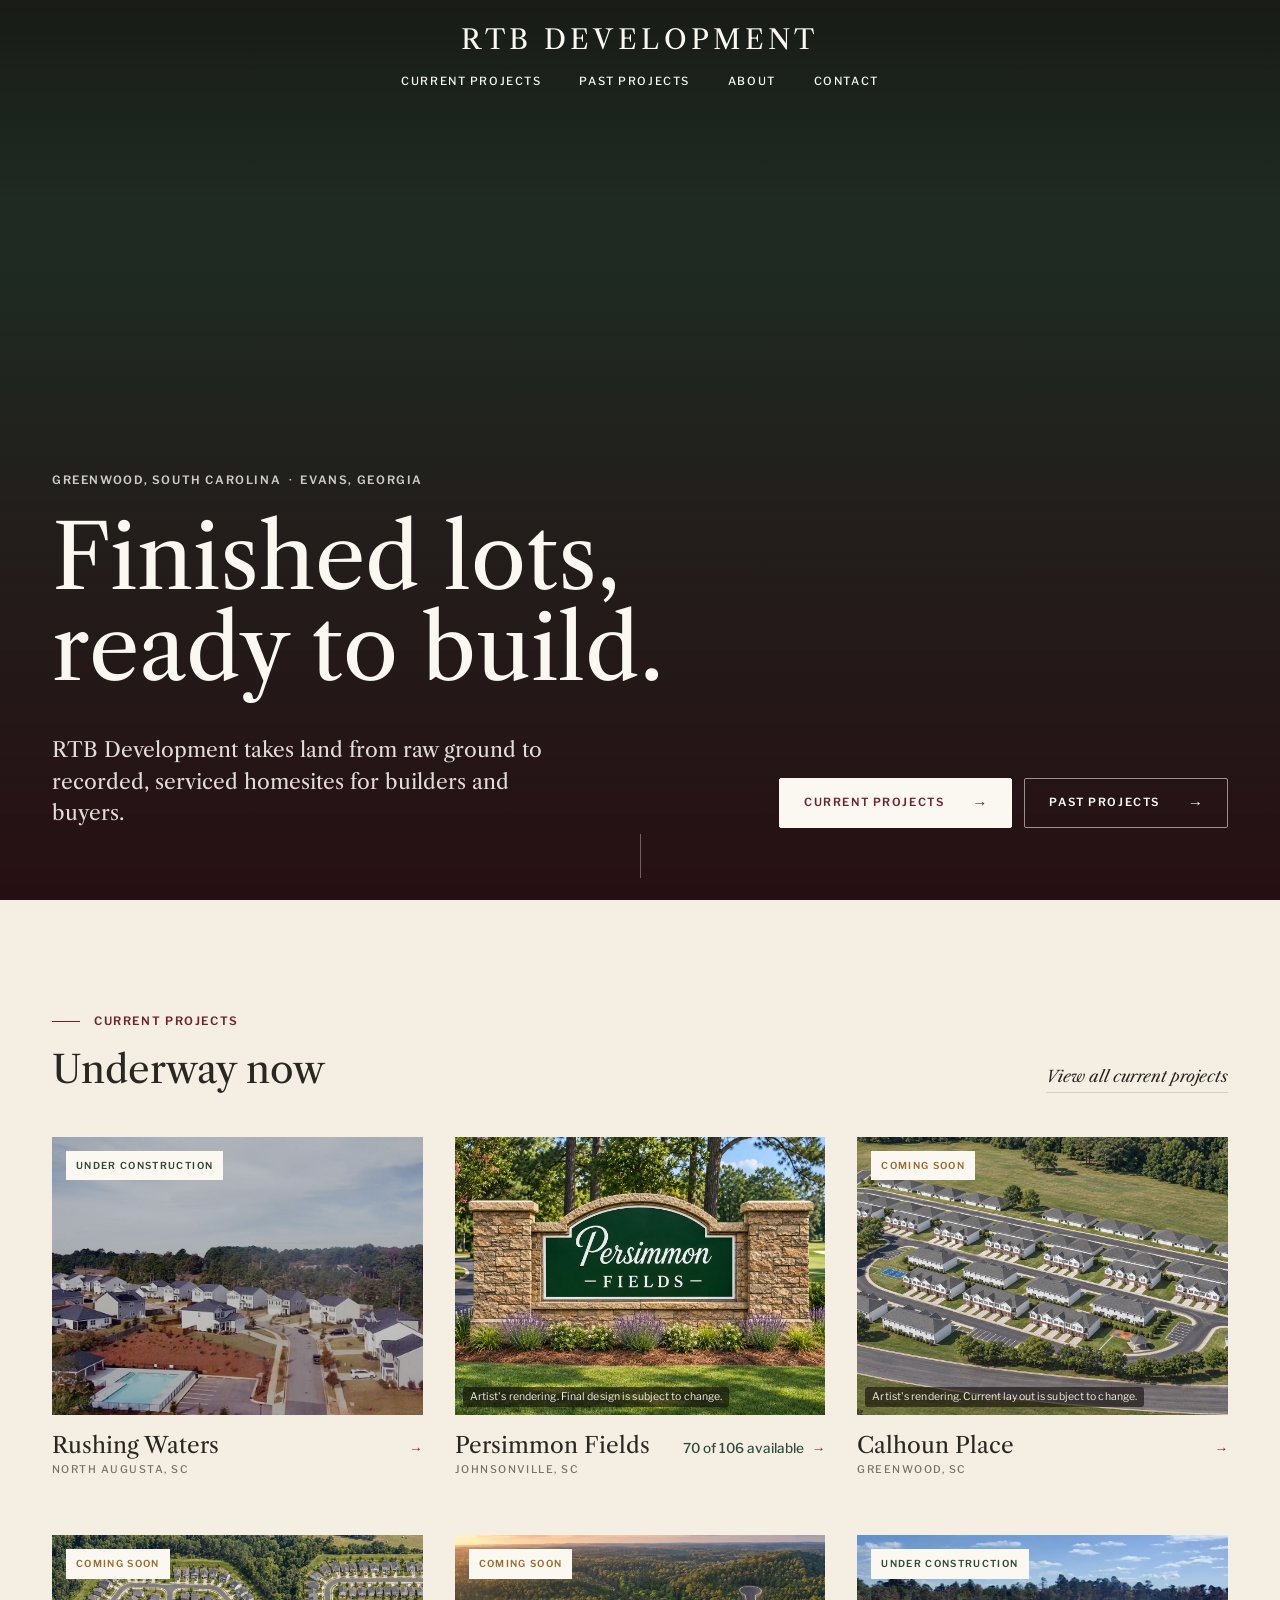
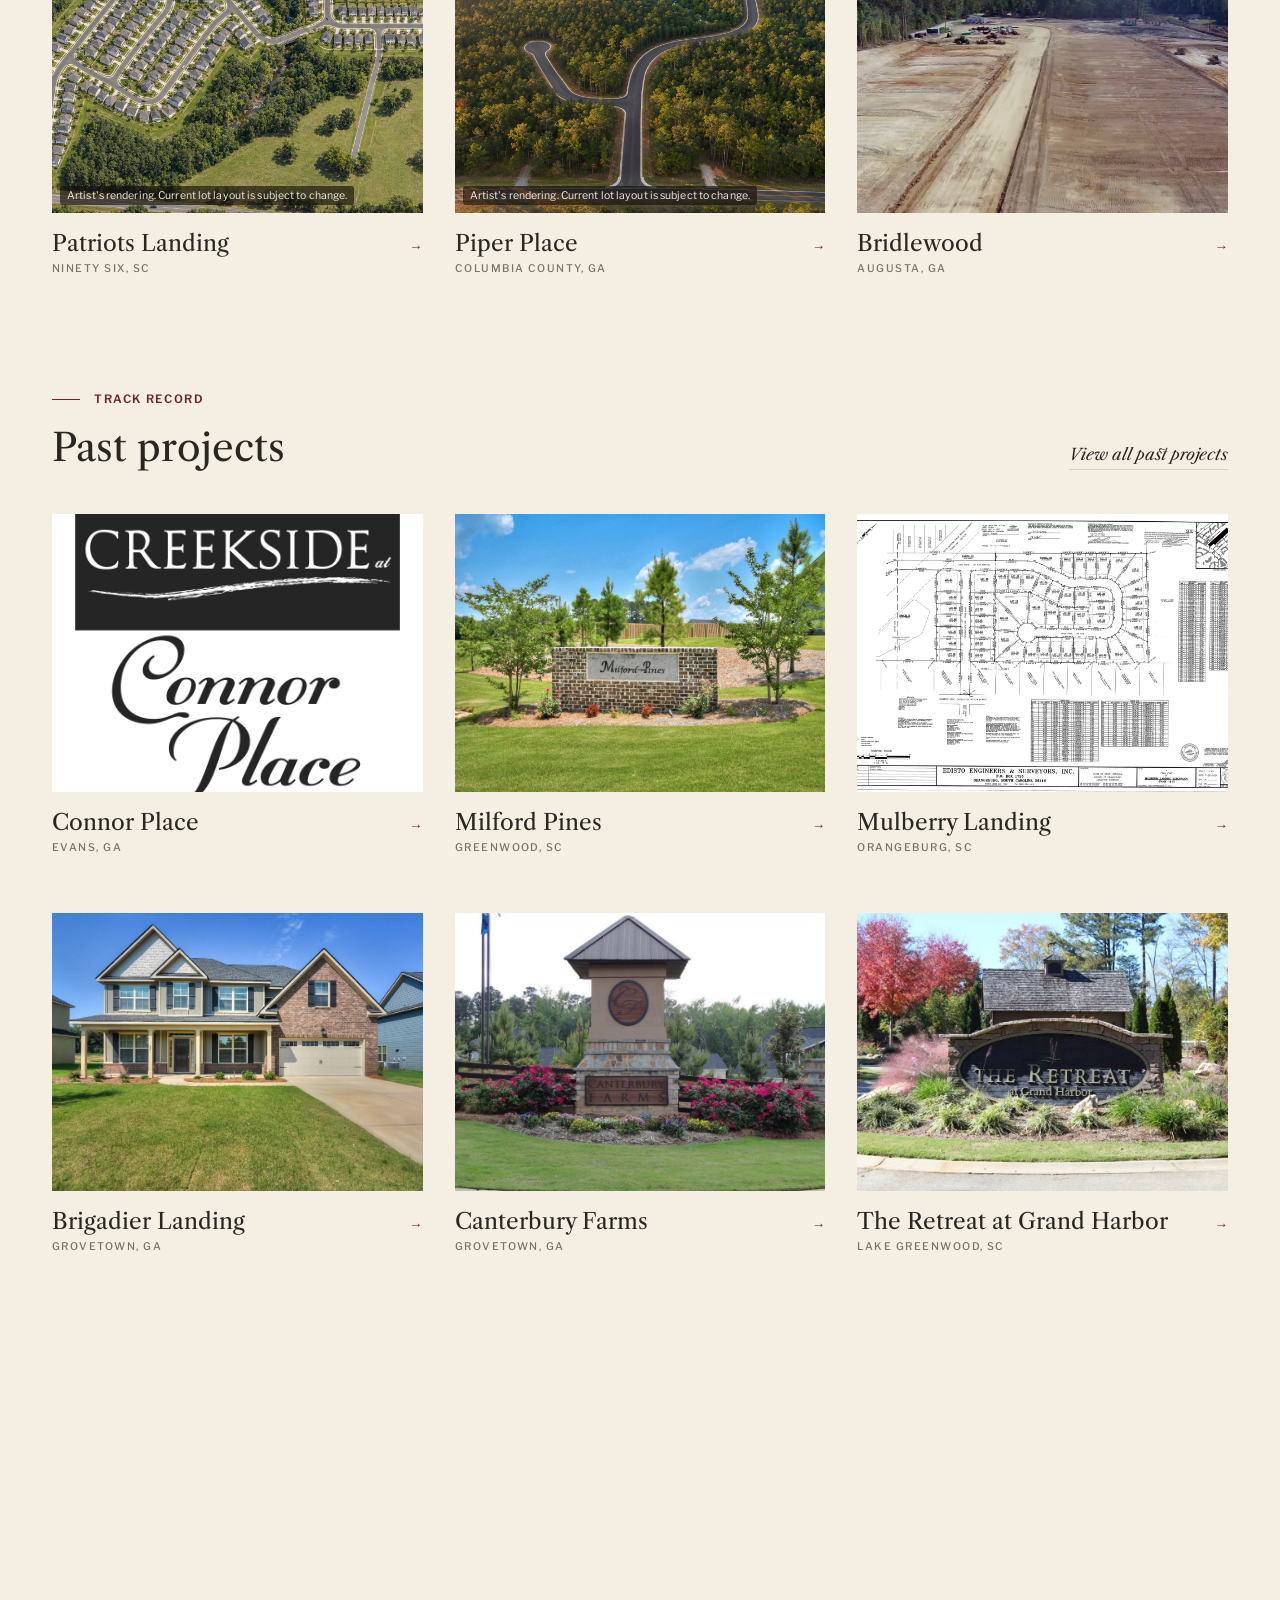
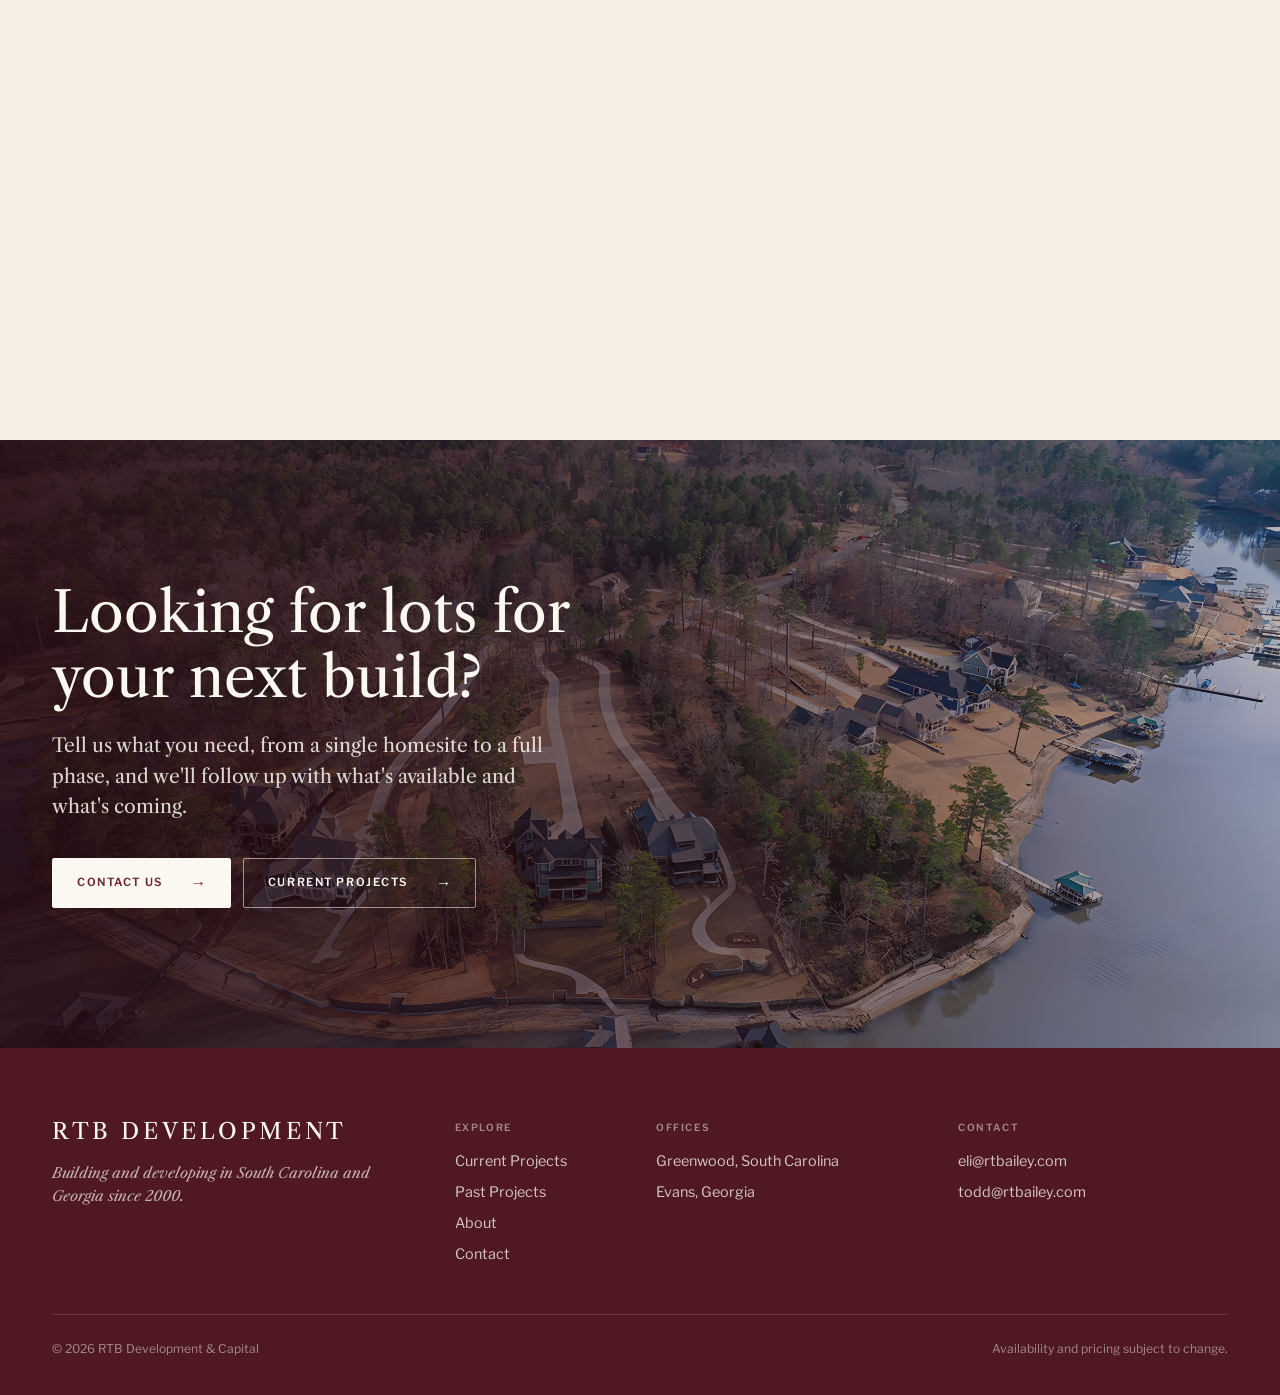
==== commit 47ff604d: "Update preview 2026-11-24" ====
--- a/index.html
+++ b/index.html
@@ -10,7 +10,7 @@
 <link rel="preconnect" href="https://fonts.googleapis.com">
 <link rel="preconnect" href="https://fonts.gstatic.com" crossorigin>
 <link href="https://fonts.googleapis.com/css2?family=Libre+Caslon+Text:ital,wght@0,400;0,700;1,400&family=Libre+Franklin:wght@400;500;600&display=swap" rel="stylesheet">
-<link rel="stylesheet" href="css/site.css?v=20261124d">
+<link rel="stylesheet" href="css/site.css?v=20261124e">
 </head>
 <body data-page="home">
 <a class="skip" href="#main">Skip to content</a>
@@ -78,8 +78,8 @@
 </section>
 </main>
 <footer class="site-footer"></footer>
-<script src="data/inventory.js?v=20261124d"></script>
-<script src="js/site.js?v=20261124d"></script>
-<script src="js/pages.js?v=20261124d"></script>
+<script src="data/inventory.js?v=20261124e"></script>
+<script src="js/site.js?v=20261124e"></script>
+<script src="js/pages.js?v=20261124e"></script>
 </body>
 </html>
--- a/css/site.css
+++ b/css/site.css
@@ -1,425 +1,426 @@
-/* RTB Development — public site.
-   Southern heritage: Libre Caslon + Libre Franklin, parchment, maroon, pine, red clay. */
-
-:root {
-  --ink: #2a2723;
-  --ink-2: #544e45;
-  --muted: #7a7266;
-  --rule: #d9cfbc;
-  --rule-strong: #2a2723;
-  --paper: #f5efe3;
-  --paper-2: #fbf8f1;
-  --tint: #ebe3d3;
-  --cream: #fbf8f1;
-
-  --maroon: #6e2230;
-  --maroon-dark: #4f1822;
-  --accent: #2e4a3b;          /* pine: available / under construction */
-  --contract: #9c6a2c;        /* ochre: coming soon / under contract */
-  --clay: #b5653f;
-  --sold: #c4b9a4;
-
-  --display: "Libre Caslon Text", Georgia, "Times New Roman", serif;
-  --sans: "Libre Franklin", "Franklin Gothic Book", -apple-system, Arial, sans-serif;
-
-  --max: 1240px;
-  --gutter: 32px;
-  --ease: cubic-bezier(.2, .7, .2, 1);
-}
-
-*, *::before, *::after { box-sizing: border-box; }
-[hidden] { display: none !important; }
-html { -webkit-text-size-adjust: 100%; scroll-behavior: smooth; }
-body {
-  margin: 0; font-family: var(--sans); font-size: 16px; line-height: 1.6;
-  color: var(--ink); background: var(--paper); -webkit-font-smoothing: antialiased;
-  font-feature-settings: "lnum" 1;
-}
-img { max-width: 100%; display: block; }
-a { color: inherit; text-decoration: none; }
-button { font: inherit; color: inherit; }
-:focus-visible { outline: 2px solid var(--maroon); outline-offset: 3px; }
-::selection { background: var(--maroon); color: var(--cream); }
-
-.wrap { width: 100%; max-width: var(--max); margin: 0 auto; padding: 0 var(--gutter); }
-.skip { position: absolute; left: -9999px; }
-.skip:focus { left: 16px; top: 16px; z-index: 200; background: var(--ink); color: #fff; padding: 8px 12px; }
-
-/* ---------- type ---------- */
-h1, h2, h3 { font-family: var(--display); font-weight: 400; margin: 0; line-height: 1.15; }
-h1 { font-size: clamp(2.5rem, 5.2vw, 4.25rem); line-height: 1.08; text-wrap: balance; }
-h2 { font-size: clamp(1.8rem, 3vw, 2.5rem); text-wrap: balance; }
-h3 { font-size: 1.35rem; }
-p { margin: 0; }
-.caps, .label, .nav, table.lots th, .seg button, .btn, .crumbs, .kicker {
-  font-family: var(--sans); text-transform: uppercase; letter-spacing: .14em;
-}
-.label { font-size: .68rem; font-weight: 500; color: var(--muted); }
-.kicker { font-size: .72rem; font-weight: 600; color: var(--maroon); display: flex; align-items: center; gap: 14px; margin-bottom: 18px; }
-.kicker::before { content: ""; width: 28px; height: 1px; background: currentColor; }
-.lede { font-family: var(--display); font-size: 1.25rem; line-height: 1.55; color: var(--ink-2); }
-
-/* ---------- header ---------- */
-.site-header { background: var(--paper); border-bottom: 1px solid var(--rule); position: relative; z-index: 60; transition: background .3s, border-color .3s, color .3s; }
-.site-header .wrap { display: flex; flex-direction: column; align-items: center; gap: 14px; padding-top: 26px; padding-bottom: 18px; position: relative; }
-.brand { font-family: var(--display); font-size: 1.7rem; letter-spacing: .16em; text-transform: uppercase; line-height: 1; color: var(--maroon); transition: color .3s; }
-.brand span { color: inherit; }
-.nav { display: flex; gap: 38px; font-size: .7rem; font-weight: 500; }
-.nav a { color: var(--ink-2); padding: 6px 0; position: relative; transition: color .15s; }
-.nav a::after { content: ""; position: absolute; left: 0; right: 0; bottom: 0; height: 1px; background: currentColor; transform: scaleX(0); transition: transform .25s var(--ease); }
-.nav a:hover { color: var(--ink); }
-.nav a:hover::after, .nav a[aria-current="page"]::after { transform: scaleX(1); }
-.nav a[aria-current="page"] { color: var(--maroon); }
-.nav-toggle { display: none; background: none; border: 0; padding: 10px; cursor: pointer; position: absolute; right: calc(var(--gutter) - 10px); top: 50%; transform: translateY(-50%); color: inherit; }
-
-/* Home: header floats over the hero until you scroll. */
-body[data-page="home"] .site-header { position: fixed; top: 0; left: 0; right: 0; background: transparent; border-color: transparent; color: var(--cream); }
-body[data-page="home"] .site-header .brand,
-body[data-page="home"] .site-header .nav a { color: var(--cream); }
-body[data-page="home"] .site-header.is-solid { background: rgba(245, 239, 227, .97); border-color: var(--rule); color: var(--ink); }
-body[data-page="home"] .site-header.is-solid .brand { color: var(--maroon); }
-body[data-page="home"] .site-header.is-solid .nav a { color: var(--ink-2); }
-body[data-page="home"] .site-header.is-solid .nav a[aria-current="page"] { color: var(--maroon); }
-
-/* ---------- buttons ---------- */
-.btn {
-  display: inline-flex; align-items: center; justify-content: space-between; gap: 28px;
-  min-height: 50px; padding: 0 24px; border: 1px solid var(--maroon); border-radius: 2px;
-  background: var(--maroon); color: var(--cream); font-size: .7rem; font-weight: 600; cursor: pointer;
-  transition: background .2s, color .2s, border-color .2s;
-}
-.btn::after { content: "→"; font-size: .95rem; letter-spacing: 0; transition: transform .2s var(--ease); }
-.btn:hover { background: var(--maroon-dark); border-color: var(--maroon-dark); }
-.btn:hover::after { transform: translateX(4px); }
-.btn-line { background: transparent; color: var(--ink); border-color: var(--ink); }
-.btn-line:hover { background: var(--ink); color: var(--paper); border-color: var(--ink); }
-.btn-light { background: var(--cream); border-color: var(--cream); color: var(--maroon); }
-.btn-light:hover { background: var(--tint); border-color: var(--tint); }
-.btn-ghost { background: transparent; border-color: rgba(251,248,241,.55); color: var(--cream); }
-.btn-ghost:hover { background: rgba(251,248,241,.12); border-color: var(--cream); }
-.text-link { font-family: var(--display); font-style: italic; font-size: 1rem; border-bottom: 1px solid var(--rule); padding-bottom: 2px; transition: color .15s, border-color .15s; }
-.text-link:hover { color: var(--maroon); border-color: var(--maroon); }
-
-/* ---------- home hero: slow aerial pans ---------- */
-.hero { position: relative; min-height: 100vh; min-height: 100svh; display: flex; align-items: flex-end; color: var(--cream); overflow: hidden; background: #1f2a22; }
-.hero-reel { position: absolute; inset: 0; }
-.hero-reel .shot { position: absolute; inset: -4%; background: center / cover no-repeat; opacity: 0; animation: reel 28s infinite; will-change: transform, opacity; }
-.hero-reel .shot:nth-child(1) { animation-delay: -1.4s; --x0: -2%; --x1: 2%; }
-.hero-reel .shot:nth-child(2) { animation-delay: 5.6s; --x0: 2%; --x1: -2%; }
-.hero-reel .shot:nth-child(3) { animation-delay: 12.6s; --x0: -1%; --x1: 3%; }
-.hero-reel .shot:nth-child(4) { animation-delay: 19.6s; --x0: 2%; --x1: -1%; }
-@keyframes reel {
-  0%   { opacity: 0; transform: scale(1.04) translateX(var(--x0)); }
-  5%   { opacity: 1; }
-  25%  { opacity: 1; }
-  32%  { opacity: 0; transform: scale(1.14) translateX(var(--x1)); }
-  100% { opacity: 0; transform: scale(1.14) translateX(var(--x1)); }
-}
-.hero::after {
-  content: ""; position: absolute; inset: 0; pointer-events: none;
-  background:
-    linear-gradient(180deg, rgba(20,16,14,.55) 0%, rgba(20,16,14,0) 22%),
-    linear-gradient(0deg, rgba(40,12,18,.88) 0%, rgba(40,12,18,.35) 45%, rgba(40,12,18,0) 70%);
-}
-.hero .wrap { position: relative; z-index: 2; padding-top: 180px; padding-bottom: 72px; }
-.hero .where { font-size: .72rem; font-weight: 600; color: rgba(251,248,241,.8); margin-bottom: 22px; }
-.hero h1 { font-size: clamp(2.9rem, 7vw, 6rem); max-width: 13ch; line-height: 1.02; }
-.hero-foot { display: grid; grid-template-columns: repeat(12, 1fr); gap: var(--gutter); margin-top: 40px; align-items: end; }
-.hero-foot p { grid-column: 1 / span 6; font-family: var(--display); font-size: 1.3rem; line-height: 1.5; color: rgba(251,248,241,.88); max-width: 40ch; }
-.hero-foot .actions { grid-column: 8 / span 5; display: flex; gap: 12px; justify-content: flex-end; flex-wrap: wrap; }
-.scroll-cue { position: absolute; z-index: 2; left: 50%; bottom: 22px; width: 1px; height: 44px; background: rgba(251,248,241,.35); overflow: hidden; }
-.scroll-cue::after { content: ""; position: absolute; left: 0; top: -44px; width: 1px; height: 44px; background: var(--cream); animation: cue 2.4s var(--ease) infinite; }
-@keyframes cue { to { top: 44px; } }
-
-/* ---------- page banners (inner pages) ---------- */
-.page-head {
-  position: relative; color: var(--cream); padding: 96px 0 72px; margin-bottom: 88px;
-  background: var(--maroon) center / cover no-repeat;
-}
-.page-head::before { content: ""; position: absolute; inset: 0; background: linear-gradient(100deg, rgba(79,24,34,.94) 0%, rgba(110,34,48,.86) 55%, rgba(110,34,48,.62) 100%); }
-.page-head .wrap { position: relative; }
-.page-head .row { display: grid; grid-template-columns: repeat(12, 1fr); gap: var(--gutter); align-items: end; }
-.page-head h1 { grid-column: 1 / span 8; }
-.page-head .aside { grid-column: 9 / span 4; font-family: var(--display); font-size: 1.1rem; color: rgba(251,248,241,.85); max-width: 36ch; }
-.page-head .aside .where { display: block; font-family: var(--sans); font-size: .7rem; text-transform: uppercase; letter-spacing: .14em; font-weight: 600; color: var(--cream); margin-bottom: 10px; }
-.crumbs { font-size: .66rem; margin-bottom: 26px; color: rgba(251,248,241,.7); }
-.crumbs a:hover { color: var(--cream); }
-.page-head .facts { border-top: 1px solid rgba(251,248,241,.35); }
-.page-head .label { color: rgba(251,248,241,.7); }
-.page-head .btn { background: var(--cream); border-color: var(--cream); color: var(--maroon); }
-
-/* ---------- sections ---------- */
-.section { padding: 112px 0; }
-.section + .section { padding-top: 0; }
-.section-head { display: flex; justify-content: space-between; align-items: flex-end; gap: 24px; margin-bottom: 44px; }
-.section-head h2 { max-width: 20ch; }
-
-/* ---------- tiles ---------- */
-.tiles { display: grid; grid-template-columns: repeat(3, 1fr); gap: 56px var(--gutter); }
-.tile { display: block; }
-.tile-media { aspect-ratio: 4 / 3; background: var(--cream); position: relative; overflow: hidden; }
-.tile-media .img { position: absolute; inset: 0; background: center / cover no-repeat; transition: transform .8s var(--ease); }
-.tile:hover .tile-media .img { transform: scale(1.05); }
-.tile-media.no-photo { display: flex; align-items: center; justify-content: center; flex-direction: column; gap: 12px; text-align: center; padding: 28px; color: var(--ink); font-family: var(--display); font-size: 1.55rem; line-height: 1.2; box-shadow: inset 0 0 0 1px var(--rule); }
-.tile-media.no-photo::after { content: ""; position: absolute; inset: 10px; border: 1px solid var(--rule); pointer-events: none; }
-.tile-media.no-photo small { font-family: var(--sans); font-size: .6rem; letter-spacing: .16em; text-transform: uppercase; color: var(--muted); }
-.tile-past .tile-media.no-photo { background-color: var(--tint); box-shadow: none; }
-.tile-past .tile-media.no-photo::after { border-color: rgba(42,39,35,.18); }
-.tile-flag { position: absolute; top: 14px; left: 14px; z-index: 2; background: var(--cream); font-size: .6rem; font-weight: 600; letter-spacing: .14em; text-transform: uppercase; padding: 7px 10px; }
-.tile-body { padding-top: 18px; display: flex; justify-content: space-between; align-items: baseline; gap: 16px; }
-.tile-body h3 { font-size: 1.4rem; transition: color .15s; }
-.tile-loc { margin-top: 4px; font-size: .66rem; font-weight: 500; letter-spacing: .14em; text-transform: uppercase; color: var(--muted); }
-a.tile:hover h3 { color: var(--maroon); }
-.tile-meta { font-size: .85rem; color: var(--muted); text-align: right; white-space: nowrap; flex: none; }
-.tile-meta .avail { color: var(--accent); font-weight: 500; }
-.tile-go { color: var(--maroon); display: inline-block; margin-left: 8px; transition: transform .2s var(--ease); }
-a.tile:hover .tile-go { transform: translateX(4px); }
-.tile-note { margin-top: 6px; font-size: .9rem; color: var(--ink-2); }
-
-/* ---------- status ---------- */
-.avail { color: var(--accent); font-weight: 500; }
-.phase { font-family: var(--sans); font-size: .64rem; font-weight: 600; text-transform: uppercase; letter-spacing: .14em; }
-.phase-construction, .phase-selling { color: var(--accent); }
-.phase-coming-soon { color: var(--contract); }
-.status { display: inline-flex; align-items: center; gap: 8px; font-size: .85rem; white-space: nowrap; }
-.status::before { content: ""; width: 8px; height: 8px; border-radius: 50%; background: currentColor; }
-.status-available { color: var(--accent); }
-.status-contract { color: var(--contract); }
-.status-sold { color: var(--muted); }
-.status-sold::before { background: var(--sold); }
-.status-planned { color: #3f6f95; }
-
-/* ---------- founder teaser (home) ---------- */
-.teaser { display: grid; grid-template-columns: repeat(12, 1fr); gap: var(--gutter); align-items: center; }
-.teaser-photo { grid-column: 1 / span 6; aspect-ratio: 5 / 4; background: var(--tint) center / cover no-repeat; position: relative; }
-.teaser-photo::after { content: ""; position: absolute; inset: 14px; border: 1px solid rgba(251,248,241,.6); pointer-events: none; }
-.teaser-body { grid-column: 8 / span 5; }
-.teaser-body .lede { margin-top: 24px; }
-.teaser-body .sig { margin-top: 28px; font-family: var(--display); font-style: italic; font-size: 1.15rem; }
-.teaser-body .sig span { display: block; font-family: var(--sans); font-style: normal; font-size: .64rem; letter-spacing: .14em; text-transform: uppercase; color: var(--muted); margin-top: 4px; }
-.teaser-body .btn { margin-top: 36px; }
-
-/* ---------- closing band ---------- */
-.closing { position: relative; color: var(--cream); background: #2a2a24 center / cover no-repeat; }
-.closing::before { content: ""; position: absolute; inset: 0; background: linear-gradient(90deg, rgba(40,12,18,.9) 0%, rgba(40,12,18,.62) 55%, rgba(40,12,18,.3) 100%); }
-.closing .wrap { position: relative; padding-top: 140px; padding-bottom: 140px; }
-.closing h2 { font-size: clamp(2.2rem, 4.4vw, 3.6rem); max-width: 16ch; }
-.closing p { margin-top: 20px; font-family: var(--display); font-size: 1.2rem; color: rgba(251,248,241,.85); max-width: 42ch; }
-.closing .actions { margin-top: 36px; display: flex; gap: 12px; flex-wrap: wrap; }
-
-/* ---------- lot table ---------- */
-.toolbar { display: flex; flex-wrap: wrap; gap: 24px; align-items: center; padding: 18px 0; border-bottom: 1px solid var(--rule); border-top: 3px double var(--rule-strong); }
-.seg { display: flex; gap: 22px; }
-.seg button { background: none; border: 0; padding: 8px 0; cursor: pointer; font-size: .68rem; color: var(--muted); border-bottom: 1px solid transparent; transition: color .15s, border-color .15s; }
-.seg button:hover { color: var(--ink); }
-.seg button[aria-pressed="true"] { color: var(--ink); border-bottom-color: var(--maroon); }
-.select {
-  appearance: none; -webkit-appearance: none; cursor: pointer; border: 0; border-bottom: 1px solid var(--rule);
-  background: transparent url("data:image/svg+xml,%3Csvg xmlns='http://www.w3.org/2000/svg' width='10' height='6'%3E%3Cpath d='M1 1l4 4 4-4' stroke='%232a2723' fill='none'/%3E%3C/svg%3E") right 2px center no-repeat;
-  padding: 8px 24px 8px 0; font-size: .9rem; color: var(--ink); font-family: var(--sans);
-}
-.toolbar .count { margin-left: auto; font-size: .9rem; color: var(--muted); }
-.table-wrap { overflow-x: auto; }
-table.lots { width: 100%; border-collapse: collapse; font-size: .95rem; }
-table.lots th { text-align: left; font-weight: 500; font-size: .64rem; color: var(--muted); padding: 16px 16px 12px 0; border-bottom: 1px solid var(--rule); white-space: nowrap; }
-table.lots th button { all: unset; cursor: pointer; }
-table.lots th button:hover { color: var(--ink); }
-table.lots th button[data-dir]::after { content: " ↓"; }
-table.lots th button[data-dir="asc"]::after { content: " ↑"; }
-table.lots td { padding: 18px 16px 18px 0; border-bottom: 1px solid var(--rule); white-space: nowrap; }
-table.lots tbody tr { cursor: pointer; transition: background .12s; }
-table.lots tbody tr:hover { background: var(--tint); }
-table.lots .lot-id { font-family: var(--display); font-size: 1.15rem; }
-table.lots .num, table.lots th.num { text-align: right; }
-table.lots td:last-child, table.lots th:last-child { padding-right: 0; padding-left: 32px; }
-.empty { padding: 48px 0; color: var(--muted); }
-
-/* ---------- community ---------- */
-.facts { display: grid; grid-template-columns: repeat(4, 1fr); gap: var(--gutter); margin-top: 56px; }
-.facts > div { padding-top: 16px; }
-.fact-value { font-family: var(--display); font-size: 1.9rem; line-height: 1.15; }
-.facts .label { margin-top: 6px; }
-.plan-grid { display: grid; grid-template-columns: repeat(12, 1fr); gap: var(--gutter); align-items: start; }
-.plan { grid-column: 1 / span 8; }
-.plan-bar { display: flex; justify-content: space-between; align-items: center; gap: 16px; flex-wrap: wrap; padding-bottom: 14px; }
-.legend { display: flex; gap: 20px; flex-wrap: wrap; }
-.site-plan { display: block; width: 100%; height: auto; background: var(--tint); }
-.site-plan .lot { cursor: pointer; outline: none; }
-.site-plan .lot rect, .site-plan .lot path { stroke: var(--paper); stroke-width: 3; transition: opacity .15s; }
-.site-plan .lot:hover rect, .site-plan .lot:hover path, .site-plan .lot:focus-visible rect, .site-plan .lot:focus-visible path { opacity: .85; }
-.site-plan .lot.is-selected rect, .site-plan .lot.is-selected path { stroke: var(--ink); stroke-width: 4; }
-.site-plan .lot text { pointer-events: none; font-family: var(--display); font-size: 24px; fill: var(--cream); }
-.site-plan .lot text.sub { font-family: var(--sans); font-size: 12px; fill: rgba(255,255,255,.85); }
-.site-plan .lot-sold text { fill: var(--ink-2); }
-.site-plan .lot-sold text.sub { fill: var(--muted); }
-.plan-note { margin-top: 12px; font-size: .8rem; color: var(--muted); }
-.detail { grid-column: 9 / span 4; border-top: 3px double var(--rule-strong); padding-top: 20px; position: sticky; top: 24px; }
-.detail .top { display: flex; justify-content: space-between; align-items: baseline; gap: 12px; }
-.detail .name { font-family: var(--display); font-size: 2.5rem; line-height: 1; }
-.detail .price { font-family: var(--display); font-size: 1.7rem; margin-top: 20px; }
-.spec { list-style: none; margin: 24px 0 0; padding: 0; }
-.spec li { display: flex; justify-content: space-between; gap: 16px; padding: 12px 0; border-top: 1px solid var(--rule); font-size: .92rem; }
-.spec li span:first-child { color: var(--muted); }
-.spec li span:last-child { text-align: right; }
-.detail .note { margin-top: 16px; font-size: .92rem; color: var(--ink-2); }
-.detail .actions { display: grid; gap: 10px; margin-top: 24px; }
-.two-col { display: grid; grid-template-columns: repeat(12, 1fr); gap: var(--gutter); }
-.two-col > :first-child { grid-column: 1 / span 4; }
-.two-col > :last-child { grid-column: 5 / span 8; }
-.plain-list { list-style: none; margin: 0; padding: 0; }
-.plain-list li { padding: 12px 0; border-bottom: 1px solid var(--rule); font-size: .95rem; }
-.project-cta { display: grid; grid-template-columns: repeat(12, 1fr); gap: var(--gutter); align-items: center; }
-.project-cta-media { grid-column: 1 / span 7; }
-.project-cta-media .tile-media { aspect-ratio: 16 / 10; }
-.project-cta-body { grid-column: 9 / span 4; }
-.project-cta-body .lede { margin: 18px 0 32px; }
-
-/* ---------- project gallery ---------- */
-.gallery { display: grid; grid-template-columns: repeat(2, 1fr); gap: var(--gutter); }
-.gallery-item { display: block; aspect-ratio: 16 / 9; background: var(--tint) center / cover no-repeat; transition: opacity .2s; }
-.gallery-item:hover { opacity: .9; }
-.gallery-item:only-child { grid-column: 1 / -1; aspect-ratio: 21 / 9; }
-.gallery-video { display: block; width: 100%; aspect-ratio: 16 / 9; background: #1c1a17; object-fit: cover; }
-.gallery-video { grid-column: 1 / -1; }
-.gallery-single { grid-column: 1 / -1; display: block; }
-.gallery-single img { display: block; max-width: 100%; max-height: 720px; width: auto; height: auto; margin: 0 auto; }
-/* static colored site plan on a project page */
-.layout-plan { display: block; border: 1px solid var(--line, rgba(0,0,0,.12)); }
-.layout-plan img { display: block; width: 100%; height: auto; }
-
-/* ---------- about ---------- */
-.prose { font-family: var(--display); font-size: 1.15rem; line-height: 1.65; color: var(--ink-2); }
-.prose p + p { margin-top: 1em; }
-.founder { display: grid; grid-template-columns: repeat(12, 1fr); gap: var(--gutter); align-items: start; }
-.founder-photo { grid-column: 1 / span 5; aspect-ratio: 3 / 2; background: var(--tint) center / cover no-repeat; position: sticky; top: 32px; }
-.founder-photo::after { content: ""; position: absolute; inset: 12px; border: 1px solid rgba(251,248,241,.55); pointer-events: none; }
-.founder-photo.no-photo { display: flex; align-items: flex-end; padding: 28px; font-family: var(--display); font-size: 1.3rem; color: var(--ink-2); }
-.founder-photo.no-photo::after { border-color: rgba(42,39,35,.2); }
-.founder-body { grid-column: 7 / span 6; }
-.founder-body h2 { font-size: clamp(2.1rem, 3.6vw, 3rem); }
-.founder-body .label { margin-top: 10px; color: var(--maroon); }
-.founder-body .prose { margin-top: 28px; padding-top: 26px; border-top: 3px double var(--rule-strong); }
-.founder-body .prose p:last-child { font-family: var(--sans); font-size: .7rem; text-transform: uppercase; letter-spacing: .14em; color: var(--muted); margin-top: 1.8em; }
-
-/* ---------- contact ---------- */
-.contact-grid { display: grid; grid-template-columns: repeat(12, 1fr); gap: var(--gutter); }
-.contact-info { grid-column: 1 / span 4; }
-.contact-info h2 { margin-bottom: 32px; }
-.contact-info dl { margin: 0; display: grid; gap: 28px; }
-.contact-info dd { margin: 8px 0 0; font-family: var(--display); font-size: 1.15rem; line-height: 1.5; }
-.contact-info dd a { border-bottom: 1px solid var(--rule); }
-.contact-info dd a:hover { border-color: var(--maroon); color: var(--maroon); }
-.form { grid-column: 6 / span 7; display: grid; gap: 30px; background: var(--paper-2); padding: 44px; box-shadow: inset 0 0 0 1px var(--rule); }
-.form-row { display: grid; grid-template-columns: 1fr 1fr; gap: var(--gutter); }
-.field { display: grid; gap: 4px; }
-.field label { font-size: .64rem; font-weight: 500; color: var(--muted); text-transform: uppercase; letter-spacing: .14em; }
-.field input, .field select, .field textarea {
-  font: inherit; font-size: 1rem; color: var(--ink); background: transparent;
-  border: 0; border-bottom: 1px solid var(--rule); border-radius: 0; padding: 10px 0; min-height: 44px; transition: border-color .15s;
-}
-.field select { appearance: none; -webkit-appearance: none; cursor: pointer; background: url("data:image/svg+xml,%3Csvg xmlns='http://www.w3.org/2000/svg' width='10' height='6'%3E%3Cpath d='M1 1l4 4 4-4' stroke='%232a2723' fill='none'/%3E%3C/svg%3E") right 2px center no-repeat; }
-.field textarea { min-height: 120px; resize: vertical; }
-.field input:focus, .field select:focus, .field textarea:focus { outline: none; border-bottom-color: var(--maroon); }
-.form .btn { justify-self: start; min-width: 220px; }
-.form-status { font-size: .9rem; color: var(--accent); min-height: 1.4em; }
-.form-status.error { color: #a4402f; }
-
-/* ---------- footer ---------- */
-.site-footer { background: var(--maroon-dark); color: rgba(251,248,241,.78); font-size: .9rem; }
-.site-footer .wrap { padding-top: 72px; padding-bottom: 36px; }
-.footer-top { display: grid; grid-template-columns: repeat(12, 1fr); gap: var(--gutter); padding-bottom: 48px; border-bottom: 1px solid rgba(251,248,241,.15); }
-.site-footer .brand { color: var(--cream); font-size: 1.4rem; }
-.footer-brand { grid-column: 1 / span 4; }
-.footer-brand p { margin-top: 16px; font-family: var(--display); font-style: italic; color: rgba(251,248,241,.7); }
-.footer-col { grid-column: span 2; }
-.footer-col.wide { grid-column: span 3; }
-.footer-col h5 { margin: 0 0 14px; font-size: .62rem; font-weight: 600; letter-spacing: .16em; text-transform: uppercase; color: rgba(251,248,241,.5); }
-.footer-col ul { list-style: none; margin: 0; padding: 0; display: grid; gap: 8px; }
-.footer-col a:hover { color: var(--cream); }
-.footer-bottom { padding-top: 24px; display: flex; justify-content: space-between; gap: 16px; flex-wrap: wrap; font-size: .76rem; color: rgba(251,248,241,.5); }
-
-/* ---------- reveal on scroll ---------- */
-.reveal { opacity: 0; transform: translateY(18px); transition: opacity .8s var(--ease), transform .8s var(--ease); }
-.reveal.is-in { opacity: 1; transform: none; }
-
-/* ---------- responsive ---------- */
-@media (max-width: 1000px) {
-  .tiles { grid-template-columns: repeat(2, 1fr); }
-  .plan, .detail { grid-column: 1 / -1; }
-  .detail { position: static; }
-  .page-head h1, .page-head .aside { grid-column: 1 / -1; }
-  .page-head .aside { margin-top: 20px; }
-  .teaser-photo, .teaser-body, .project-cta-media, .project-cta-body { grid-column: 1 / -1; }
-  .footer-brand { grid-column: 1 / -1; }
-  .footer-col, .footer-col.wide { grid-column: span 4; }
-}
-@media (max-width: 780px) {
-  :root { --gutter: 20px; }
-  .nav-toggle { display: block; }
-  .site-header .wrap { align-items: flex-start; padding-top: 18px; padding-bottom: 18px; }
-  .brand { font-size: 1.2rem; }
-  .nav { position: absolute; top: 100%; left: 0; right: 0; flex-direction: column; gap: 0; background: var(--paper); border-bottom: 1px solid var(--rule); padding: 0 var(--gutter) 16px; display: none; z-index: 50; }
-  .nav.is-open { display: flex; }
-  .nav a, body[data-page="home"] .site-header .nav a { padding: 14px 0; border-bottom: 1px solid var(--rule); font-size: .78rem; color: var(--ink-2); }
-  .nav a::after { display: none; }
-  .hero .wrap { padding-bottom: 64px; }
-  .scroll-cue { display: none; }
-  .section-head { flex-direction: column; align-items: flex-start; gap: 16px; margin-bottom: 32px; }
-  .hero-foot p, .hero-foot .actions { grid-column: 1 / -1; justify-content: flex-start; }
-  .section { padding: 80px 0; }
-  .page-head { padding: 64px 0 52px; margin-bottom: 64px; }
-  .tiles { grid-template-columns: 1fr; gap: 40px; }
-  .facts { grid-template-columns: repeat(2, 1fr); row-gap: 20px; }
-  .two-col > :first-child, .two-col > :last-child { grid-column: 1 / -1; }
-  .founder-photo, .founder-body { grid-column: 1 / -1; }
-  .gallery { grid-template-columns: 1fr; }
-  .founder-photo { position: relative; top: 0; }
-  .contact-info, .form { grid-column: 1 / -1; }
-  .form { padding: 24px; }
-  .form-row { grid-template-columns: 1fr; }
-  .closing .wrap { padding-top: 96px; padding-bottom: 96px; }
-  .footer-col, .footer-col.wide { grid-column: 1 / -1; }
-  table.lots .col-front { display: none; }
-  .toolbar .count { margin-left: 0; }
-}
-@media (max-width: 480px) {
-  table.lots .col-comm { display: none; }
-  table.lots th, table.lots td { padding-right: 10px; }
-  table.lots td:last-child, table.lots th:last-child { padding-left: 8px; }
-  table.lots .status { white-space: normal; font-size: .8rem; }
-}
-@media (prefers-reduced-motion: reduce) {
-  html { scroll-behavior: auto; }
-  *, *::before, *::after { transition: none !important; animation: none !important; }
-  .hero-reel .shot:first-child { opacity: 1; transform: none; }
-  .reveal { opacity: 1; transform: none; }
-}
-
-/* Rendered site plans (overlay: "outline"): status as a soft tint + thin outline so the drawing stays readable. */
-.site-plan .lot path.outline { fill-opacity: var(--tint, .35); stroke-width: var(--outline, 2); stroke-opacity: .9; }
-.site-plan .lot:hover path.outline, .site-plan .lot:focus-visible path.outline { opacity: 1; fill-opacity: calc(var(--tint, .35) + .2); }
-.site-plan .lot.is-selected path.outline { fill-opacity: calc(var(--tint, .35) + .3); stroke: var(--ink); stroke-width: calc(var(--outline, 2) + 2); }
-.legend-extra { display: inline-flex; align-items: center; gap: 6px; font-size: .85rem; color: var(--muted); }
-.legend-extra i { width: 10px; height: 10px; border-radius: 2px; display: inline-block; box-shadow: inset 0 0 0 1px rgba(0,0,0,.18); }
-
-/* project details list */
-.detail-list { margin: 0; }
-.detail-list > div { display: grid; grid-template-columns: 11rem 1fr; gap: 16px; padding: 12px 0; border-bottom: 1px solid var(--rule); }
-.detail-list dt { font-size: .74rem; letter-spacing: .12em; text-transform: uppercase; color: var(--muted, #6f6a62); padding-top: 3px; }
-.detail-list dd { margin: 0; }
-@media (max-width: 600px) { .detail-list > div { grid-template-columns: 1fr; gap: 2px; } }
-
-/* project overview: photo + details side by side */
-#interest-section .project-cta { align-items: start; }
-#interest-section .project-cta-media { grid-column: 1 / span 7; }
-#interest-section .project-cta-body { grid-column: 8 / span 5; }
-#interest-section .project-cta-body h2 { margin-bottom: 18px; }
-.overview-details > div { grid-template-columns: 7.5rem 1fr; gap: 12px; padding: 9px 0; font-size: .9rem; }
-.overview-details dt { font-size: .66rem; }
-#interest-section .project-cta-body .lede { margin: 22px 0 26px; font-size: 1rem; }
-@media (max-width: 1000px) { #interest-section .project-cta-media { position: static; } #interest-section .project-cta-media, #interest-section .project-cta-body { grid-column: 1 / -1; } }
-
-/* Small disclaimer on a project's main photo (e.g. an artist's rendering). */
-#interest-photo { position: relative; }
-.photo-note { position: absolute; left: 10px; bottom: 10px; margin: 0; padding: 4px 9px; border-radius: 3px;
-  background: rgba(20, 16, 12, .62); color: #f5efe4; font-size: 11.5px; line-height: 1.3; letter-spacing: .01em; pointer-events: none; }
+/* RTB Development — public site.
+   Southern heritage: Libre Caslon + Libre Franklin, parchment, maroon, pine, red clay. */
+
+:root {
+  --ink: #2a2723;
+  --ink-2: #544e45;
+  --muted: #7a7266;
+  --rule: #d9cfbc;
+  --rule-strong: #2a2723;
+  --paper: #f5efe3;
+  --paper-2: #fbf8f1;
+  --tint: #ebe3d3;
+  --cream: #fbf8f1;
+
+  --maroon: #6e2230;
+  --maroon-dark: #4f1822;
+  --accent: #2e4a3b;          /* pine: available / under construction */
+  --contract: #9c6a2c;        /* ochre: coming soon / under contract */
+  --clay: #b5653f;
+  --sold: #c4b9a4;
+
+  --display: "Libre Caslon Text", Georgia, "Times New Roman", serif;
+  --sans: "Libre Franklin", "Franklin Gothic Book", -apple-system, Arial, sans-serif;
+
+  --max: 1240px;
+  --gutter: 32px;
+  --ease: cubic-bezier(.2, .7, .2, 1);
+}
+
+*, *::before, *::after { box-sizing: border-box; }
+[hidden] { display: none !important; }
+html { -webkit-text-size-adjust: 100%; scroll-behavior: smooth; }
+body {
+  margin: 0; font-family: var(--sans); font-size: 16px; line-height: 1.6;
+  color: var(--ink); background: var(--paper); -webkit-font-smoothing: antialiased;
+  font-feature-settings: "lnum" 1;
+}
+img { max-width: 100%; display: block; }
+a { color: inherit; text-decoration: none; }
+button { font: inherit; color: inherit; }
+:focus-visible { outline: 2px solid var(--maroon); outline-offset: 3px; }
+::selection { background: var(--maroon); color: var(--cream); }
+
+.wrap { width: 100%; max-width: var(--max); margin: 0 auto; padding: 0 var(--gutter); }
+.skip { position: absolute; left: -9999px; }
+.skip:focus { left: 16px; top: 16px; z-index: 200; background: var(--ink); color: #fff; padding: 8px 12px; }
+
+/* ---------- type ---------- */
+h1, h2, h3 { font-family: var(--display); font-weight: 400; margin: 0; line-height: 1.15; }
+h1 { font-size: clamp(2.5rem, 5.2vw, 4.25rem); line-height: 1.08; text-wrap: balance; }
+h2 { font-size: clamp(1.8rem, 3vw, 2.5rem); text-wrap: balance; }
+h3 { font-size: 1.35rem; }
+p { margin: 0; }
+.caps, .label, .nav, table.lots th, .seg button, .btn, .crumbs, .kicker {
+  font-family: var(--sans); text-transform: uppercase; letter-spacing: .14em;
+}
+.label { font-size: .68rem; font-weight: 500; color: var(--muted); }
+.kicker { font-size: .72rem; font-weight: 600; color: var(--maroon); display: flex; align-items: center; gap: 14px; margin-bottom: 18px; }
+.kicker::before { content: ""; width: 28px; height: 1px; background: currentColor; }
+.lede { font-family: var(--display); font-size: 1.25rem; line-height: 1.55; color: var(--ink-2); }
+
+/* ---------- header ---------- */
+.site-header { background: var(--paper); border-bottom: 1px solid var(--rule); position: relative; z-index: 60; transition: background .3s, border-color .3s, color .3s; }
+.site-header .wrap { display: flex; flex-direction: column; align-items: center; gap: 14px; padding-top: 26px; padding-bottom: 18px; position: relative; }
+.brand { font-family: var(--display); font-size: 1.7rem; letter-spacing: .16em; text-transform: uppercase; line-height: 1; color: var(--maroon); transition: color .3s; }
+.brand span { color: inherit; }
+.nav { display: flex; gap: 38px; font-size: .7rem; font-weight: 500; }
+.nav a { color: var(--ink-2); padding: 6px 0; position: relative; transition: color .15s; }
+.nav a::after { content: ""; position: absolute; left: 0; right: 0; bottom: 0; height: 1px; background: currentColor; transform: scaleX(0); transition: transform .25s var(--ease); }
+.nav a:hover { color: var(--ink); }
+.nav a:hover::after, .nav a[aria-current="page"]::after { transform: scaleX(1); }
+.nav a[aria-current="page"] { color: var(--maroon); }
+.nav-toggle { display: none; background: none; border: 0; padding: 10px; cursor: pointer; position: absolute; right: calc(var(--gutter) - 10px); top: 50%; transform: translateY(-50%); color: inherit; }
+
+/* Home: header floats over the hero until you scroll. */
+body[data-page="home"] .site-header { position: fixed; top: 0; left: 0; right: 0; background: transparent; border-color: transparent; color: var(--cream); }
+body[data-page="home"] .site-header .brand,
+body[data-page="home"] .site-header .nav a { color: var(--cream); }
+body[data-page="home"] .site-header.is-solid { background: rgba(245, 239, 227, .97); border-color: var(--rule); color: var(--ink); }
+body[data-page="home"] .site-header.is-solid .brand { color: var(--maroon); }
+body[data-page="home"] .site-header.is-solid .nav a { color: var(--ink-2); }
+body[data-page="home"] .site-header.is-solid .nav a[aria-current="page"] { color: var(--maroon); }
+
+/* ---------- buttons ---------- */
+.btn {
+  display: inline-flex; align-items: center; justify-content: space-between; gap: 28px;
+  min-height: 50px; padding: 0 24px; border: 1px solid var(--maroon); border-radius: 2px;
+  background: var(--maroon); color: var(--cream); font-size: .7rem; font-weight: 600; cursor: pointer;
+  transition: background .2s, color .2s, border-color .2s;
+}
+.btn::after { content: "→"; font-size: .95rem; letter-spacing: 0; transition: transform .2s var(--ease); }
+.btn:hover { background: var(--maroon-dark); border-color: var(--maroon-dark); }
+.btn:hover::after { transform: translateX(4px); }
+.btn-line { background: transparent; color: var(--ink); border-color: var(--ink); }
+.btn-line:hover { background: var(--ink); color: var(--paper); border-color: var(--ink); }
+.btn-light { background: var(--cream); border-color: var(--cream); color: var(--maroon); }
+.btn-light:hover { background: var(--tint); border-color: var(--tint); }
+.btn-ghost { background: transparent; border-color: rgba(251,248,241,.55); color: var(--cream); }
+.btn-ghost:hover { background: rgba(251,248,241,.12); border-color: var(--cream); }
+.text-link { font-family: var(--display); font-style: italic; font-size: 1rem; border-bottom: 1px solid var(--rule); padding-bottom: 2px; transition: color .15s, border-color .15s; }
+.text-link:hover { color: var(--maroon); border-color: var(--maroon); }
+
+/* ---------- home hero: slow aerial pans ---------- */
+.hero { position: relative; min-height: 100vh; min-height: 100svh; display: flex; align-items: flex-end; color: var(--cream); overflow: hidden; background: #1f2a22; }
+.hero-reel { position: absolute; inset: 0; }
+.hero-reel .shot { position: absolute; inset: -4%; background: center / cover no-repeat; opacity: 0; animation: reel 28s infinite; will-change: transform, opacity; }
+.hero-reel .shot:nth-child(1) { animation-delay: -1.4s; --x0: -2%; --x1: 2%; }
+.hero-reel .shot:nth-child(2) { animation-delay: 5.6s; --x0: 2%; --x1: -2%; }
+.hero-reel .shot:nth-child(3) { animation-delay: 12.6s; --x0: -1%; --x1: 3%; }
+.hero-reel .shot:nth-child(4) { animation-delay: 19.6s; --x0: 2%; --x1: -1%; }
+@keyframes reel {
+  0%   { opacity: 0; transform: scale(1.04) translateX(var(--x0)); }
+  5%   { opacity: 1; }
+  25%  { opacity: 1; }
+  32%  { opacity: 0; transform: scale(1.14) translateX(var(--x1)); }
+  100% { opacity: 0; transform: scale(1.14) translateX(var(--x1)); }
+}
+.hero::after {
+  content: ""; position: absolute; inset: 0; pointer-events: none;
+  background:
+    linear-gradient(180deg, rgba(20,16,14,.55) 0%, rgba(20,16,14,0) 22%),
+    linear-gradient(0deg, rgba(40,12,18,.88) 0%, rgba(40,12,18,.35) 45%, rgba(40,12,18,0) 70%);
+}
+.hero .wrap { position: relative; z-index: 2; padding-top: 180px; padding-bottom: 72px; }
+.hero .where { font-size: .72rem; font-weight: 600; color: rgba(251,248,241,.8); margin-bottom: 22px; }
+.hero h1 { font-size: clamp(2.9rem, 7vw, 6rem); max-width: 13ch; line-height: 1.02; }
+.hero-foot { display: grid; grid-template-columns: repeat(12, 1fr); gap: var(--gutter); margin-top: 40px; align-items: end; }
+.hero-foot p { grid-column: 1 / span 6; font-family: var(--display); font-size: 1.3rem; line-height: 1.5; color: rgba(251,248,241,.88); max-width: 40ch; }
+.hero-foot .actions { grid-column: 8 / span 5; display: flex; gap: 12px; justify-content: flex-end; flex-wrap: wrap; }
+.scroll-cue { position: absolute; z-index: 2; left: 50%; bottom: 22px; width: 1px; height: 44px; background: rgba(251,248,241,.35); overflow: hidden; }
+.scroll-cue::after { content: ""; position: absolute; left: 0; top: -44px; width: 1px; height: 44px; background: var(--cream); animation: cue 2.4s var(--ease) infinite; }
+@keyframes cue { to { top: 44px; } }
+
+/* ---------- page banners (inner pages) ---------- */
+.page-head {
+  position: relative; color: var(--cream); padding: 96px 0 72px; margin-bottom: 88px;
+  background: var(--maroon) center / cover no-repeat;
+}
+.page-head::before { content: ""; position: absolute; inset: 0; background: linear-gradient(100deg, rgba(79,24,34,.94) 0%, rgba(110,34,48,.86) 55%, rgba(110,34,48,.62) 100%); }
+.page-head .wrap { position: relative; }
+.page-head .row { display: grid; grid-template-columns: repeat(12, 1fr); gap: var(--gutter); align-items: end; }
+.page-head h1 { grid-column: 1 / span 8; }
+.page-head .aside { grid-column: 9 / span 4; font-family: var(--display); font-size: 1.1rem; color: rgba(251,248,241,.85); max-width: 36ch; }
+.page-head .aside .where { display: block; font-family: var(--sans); font-size: .7rem; text-transform: uppercase; letter-spacing: .14em; font-weight: 600; color: var(--cream); margin-bottom: 10px; }
+.crumbs { font-size: .66rem; margin-bottom: 26px; color: rgba(251,248,241,.7); }
+.crumbs a:hover { color: var(--cream); }
+.page-head .facts { border-top: 1px solid rgba(251,248,241,.35); }
+.page-head .label { color: rgba(251,248,241,.7); }
+.page-head .btn { background: var(--cream); border-color: var(--cream); color: var(--maroon); }
+
+/* ---------- sections ---------- */
+.section { padding: 112px 0; }
+.section + .section { padding-top: 0; }
+.section-head { display: flex; justify-content: space-between; align-items: flex-end; gap: 24px; margin-bottom: 44px; }
+.section-head h2 { max-width: 20ch; }
+
+/* ---------- tiles ---------- */
+.tiles { display: grid; grid-template-columns: repeat(3, 1fr); gap: 56px var(--gutter); }
+.tile { display: block; }
+.tile-media { aspect-ratio: 4 / 3; background: var(--cream); position: relative; overflow: hidden; }
+.tile-media .img { position: absolute; inset: 0; background: center / cover no-repeat; transition: transform .8s var(--ease); }
+.tile:hover .tile-media .img { transform: scale(1.05); }
+.tile-media.no-photo { display: flex; align-items: center; justify-content: center; flex-direction: column; gap: 12px; text-align: center; padding: 28px; color: var(--ink); font-family: var(--display); font-size: 1.55rem; line-height: 1.2; box-shadow: inset 0 0 0 1px var(--rule); }
+.tile-media.no-photo::after { content: ""; position: absolute; inset: 10px; border: 1px solid var(--rule); pointer-events: none; }
+.tile-media.no-photo small { font-family: var(--sans); font-size: .6rem; letter-spacing: .16em; text-transform: uppercase; color: var(--muted); }
+.tile-past .tile-media.no-photo { background-color: var(--tint); box-shadow: none; }
+.tile-past .tile-media.no-photo::after { border-color: rgba(42,39,35,.18); }
+.tile-flag { position: absolute; top: 14px; left: 14px; z-index: 2; background: var(--cream); font-size: .6rem; font-weight: 600; letter-spacing: .14em; text-transform: uppercase; padding: 7px 10px; }
+.tile-body { padding-top: 18px; display: flex; justify-content: space-between; align-items: baseline; gap: 16px; }
+.tile-body h3 { font-size: 1.4rem; transition: color .15s; }
+.tile-loc { margin-top: 4px; font-size: .66rem; font-weight: 500; letter-spacing: .14em; text-transform: uppercase; color: var(--muted); }
+a.tile:hover h3 { color: var(--maroon); }
+.tile-meta { font-size: .85rem; color: var(--muted); text-align: right; white-space: nowrap; flex: none; }
+.tile-meta .avail { color: var(--accent); font-weight: 500; }
+.tile-go { color: var(--maroon); display: inline-block; margin-left: 8px; transition: transform .2s var(--ease); }
+a.tile:hover .tile-go { transform: translateX(4px); }
+.tile-note { margin-top: 6px; font-size: .9rem; color: var(--ink-2); }
+
+/* ---------- status ---------- */
+.avail { color: var(--accent); font-weight: 500; }
+.phase { font-family: var(--sans); font-size: .64rem; font-weight: 600; text-transform: uppercase; letter-spacing: .14em; }
+.phase-construction, .phase-selling { color: var(--accent); }
+.phase-coming-soon { color: var(--contract); }
+.status { display: inline-flex; align-items: center; gap: 8px; font-size: .85rem; white-space: nowrap; }
+.status::before { content: ""; width: 8px; height: 8px; border-radius: 50%; background: currentColor; }
+.status-available { color: var(--accent); }
+.status-contract { color: var(--contract); }
+.status-sold { color: var(--muted); }
+.status-sold::before { background: var(--sold); }
+.status-planned { color: #3f6f95; }
+
+/* ---------- founder teaser (home) ---------- */
+.teaser { display: grid; grid-template-columns: repeat(12, 1fr); gap: var(--gutter); align-items: center; }
+.teaser-photo { grid-column: 1 / span 6; aspect-ratio: 5 / 4; background: var(--tint) center / cover no-repeat; position: relative; }
+.teaser-photo::after { content: ""; position: absolute; inset: 14px; border: 1px solid rgba(251,248,241,.6); pointer-events: none; }
+.teaser-body { grid-column: 8 / span 5; }
+.teaser-body .lede { margin-top: 24px; }
+.teaser-body .sig { margin-top: 28px; font-family: var(--display); font-style: italic; font-size: 1.15rem; }
+.teaser-body .sig span { display: block; font-family: var(--sans); font-style: normal; font-size: .64rem; letter-spacing: .14em; text-transform: uppercase; color: var(--muted); margin-top: 4px; }
+.teaser-body .btn { margin-top: 36px; }
+
+/* ---------- closing band ---------- */
+.closing { position: relative; color: var(--cream); background: #2a2a24 center / cover no-repeat; }
+.closing::before { content: ""; position: absolute; inset: 0; background: linear-gradient(90deg, rgba(40,12,18,.9) 0%, rgba(40,12,18,.62) 55%, rgba(40,12,18,.3) 100%); }
+.closing .wrap { position: relative; padding-top: 140px; padding-bottom: 140px; }
+.closing h2 { font-size: clamp(2.2rem, 4.4vw, 3.6rem); max-width: 16ch; }
+.closing p { margin-top: 20px; font-family: var(--display); font-size: 1.2rem; color: rgba(251,248,241,.85); max-width: 42ch; }
+.closing .actions { margin-top: 36px; display: flex; gap: 12px; flex-wrap: wrap; }
+
+/* ---------- lot table ---------- */
+.toolbar { display: flex; flex-wrap: wrap; gap: 24px; align-items: center; padding: 18px 0; border-bottom: 1px solid var(--rule); border-top: 3px double var(--rule-strong); }
+.seg { display: flex; gap: 22px; }
+.seg button { background: none; border: 0; padding: 8px 0; cursor: pointer; font-size: .68rem; color: var(--muted); border-bottom: 1px solid transparent; transition: color .15s, border-color .15s; }
+.seg button:hover { color: var(--ink); }
+.seg button[aria-pressed="true"] { color: var(--ink); border-bottom-color: var(--maroon); }
+.select {
+  appearance: none; -webkit-appearance: none; cursor: pointer; border: 0; border-bottom: 1px solid var(--rule);
+  background: transparent url("data:image/svg+xml,%3Csvg xmlns='http://www.w3.org/2000/svg' width='10' height='6'%3E%3Cpath d='M1 1l4 4 4-4' stroke='%232a2723' fill='none'/%3E%3C/svg%3E") right 2px center no-repeat;
+  padding: 8px 24px 8px 0; font-size: .9rem; color: var(--ink); font-family: var(--sans);
+}
+.toolbar .count { margin-left: auto; font-size: .9rem; color: var(--muted); }
+.table-wrap { overflow-x: auto; }
+table.lots { width: 100%; border-collapse: collapse; font-size: .95rem; }
+table.lots th { text-align: left; font-weight: 500; font-size: .64rem; color: var(--muted); padding: 16px 16px 12px 0; border-bottom: 1px solid var(--rule); white-space: nowrap; }
+table.lots th button { all: unset; cursor: pointer; }
+table.lots th button:hover { color: var(--ink); }
+table.lots th button[data-dir]::after { content: " ↓"; }
+table.lots th button[data-dir="asc"]::after { content: " ↑"; }
+table.lots td { padding: 18px 16px 18px 0; border-bottom: 1px solid var(--rule); white-space: nowrap; }
+table.lots tbody tr { cursor: pointer; transition: background .12s; }
+table.lots tbody tr:hover { background: var(--tint); }
+table.lots .lot-id { font-family: var(--display); font-size: 1.15rem; }
+table.lots .num, table.lots th.num { text-align: right; }
+table.lots td:last-child, table.lots th:last-child { padding-right: 0; padding-left: 32px; }
+.empty { padding: 48px 0; color: var(--muted); }
+
+/* ---------- community ---------- */
+.facts { display: grid; grid-template-columns: repeat(4, 1fr); gap: var(--gutter); margin-top: 56px; }
+.facts > div { padding-top: 16px; }
+.fact-value { font-family: var(--display); font-size: 1.9rem; line-height: 1.15; }
+.facts .label { margin-top: 6px; }
+.plan-grid { display: grid; grid-template-columns: repeat(12, 1fr); gap: var(--gutter); align-items: start; }
+.plan { grid-column: 1 / span 8; }
+.plan-bar { display: flex; justify-content: space-between; align-items: center; gap: 16px; flex-wrap: wrap; padding-bottom: 14px; }
+.legend { display: flex; gap: 20px; flex-wrap: wrap; }
+.site-plan { display: block; width: 100%; height: auto; background: var(--tint); }
+.site-plan .lot { cursor: pointer; outline: none; }
+.site-plan .lot rect, .site-plan .lot path { stroke: var(--paper); stroke-width: 3; transition: opacity .15s; }
+.site-plan .lot:hover rect, .site-plan .lot:hover path, .site-plan .lot:focus-visible rect, .site-plan .lot:focus-visible path { opacity: .85; }
+.site-plan .lot.is-selected rect, .site-plan .lot.is-selected path { stroke: var(--ink); stroke-width: 4; }
+.site-plan .lot text { pointer-events: none; font-family: var(--display); font-size: 24px; fill: var(--cream); }
+.site-plan .lot text.sub { font-family: var(--sans); font-size: 12px; fill: rgba(255,255,255,.85); }
+.site-plan .lot-sold text { fill: var(--ink-2); }
+.site-plan .lot-sold text.sub { fill: var(--muted); }
+.plan-note { margin-top: 12px; font-size: .8rem; color: var(--muted); }
+.detail { grid-column: 9 / span 4; border-top: 3px double var(--rule-strong); padding-top: 20px; position: sticky; top: 24px; }
+.detail .top { display: flex; justify-content: space-between; align-items: baseline; gap: 12px; }
+.detail .name { font-family: var(--display); font-size: 2.5rem; line-height: 1; }
+.detail .price { font-family: var(--display); font-size: 1.7rem; margin-top: 20px; }
+.spec { list-style: none; margin: 24px 0 0; padding: 0; }
+.spec li { display: flex; justify-content: space-between; gap: 16px; padding: 12px 0; border-top: 1px solid var(--rule); font-size: .92rem; }
+.spec li span:first-child { color: var(--muted); }
+.spec li span:last-child { text-align: right; }
+.detail .note { margin-top: 16px; font-size: .92rem; color: var(--ink-2); }
+.detail .actions { display: grid; gap: 10px; margin-top: 24px; }
+.two-col { display: grid; grid-template-columns: repeat(12, 1fr); gap: var(--gutter); }
+.two-col > :first-child { grid-column: 1 / span 4; }
+.two-col > :last-child { grid-column: 5 / span 8; }
+.plain-list { list-style: none; margin: 0; padding: 0; }
+.plain-list li { padding: 12px 0; border-bottom: 1px solid var(--rule); font-size: .95rem; }
+.project-cta { display: grid; grid-template-columns: repeat(12, 1fr); gap: var(--gutter); align-items: center; }
+.project-cta-media { grid-column: 1 / span 7; }
+.project-cta-media .tile-media { aspect-ratio: 16 / 10; }
+.project-cta-body { grid-column: 9 / span 4; }
+.project-cta-body .lede { margin: 18px 0 32px; }
+
+/* ---------- project gallery ---------- */
+.gallery { display: grid; grid-template-columns: repeat(2, 1fr); gap: var(--gutter); }
+.gallery-item { display: block; aspect-ratio: 16 / 9; background: var(--tint) center / cover no-repeat; transition: opacity .2s; }
+.gallery-item:hover { opacity: .9; }
+.gallery-item:only-child { grid-column: 1 / -1; aspect-ratio: 21 / 9; }
+.gallery-video { display: block; width: 100%; aspect-ratio: 16 / 9; background: #1c1a17; object-fit: cover; }
+.gallery-video { grid-column: 1 / -1; }
+.gallery-single { grid-column: 1 / -1; display: block; }
+.gallery-single img { display: block; max-width: 100%; max-height: 720px; width: auto; height: auto; margin: 0 auto; }
+/* static colored site plan on a project page */
+.layout-plan { display: block; border: 1px solid var(--line, rgba(0,0,0,.12)); }
+.layout-plan img { display: block; width: 100%; height: auto; }
+
+/* ---------- about ---------- */
+.prose { font-family: var(--display); font-size: 1.15rem; line-height: 1.65; color: var(--ink-2); }
+.prose p + p { margin-top: 1em; }
+.founder { display: grid; grid-template-columns: repeat(12, 1fr); gap: var(--gutter); align-items: start; }
+.founder-photo { grid-column: 1 / span 5; aspect-ratio: 3 / 2; background: var(--tint) center / cover no-repeat; position: sticky; top: 32px; }
+.founder-photo::after { content: ""; position: absolute; inset: 12px; border: 1px solid rgba(251,248,241,.55); pointer-events: none; }
+.founder-photo.no-photo { display: flex; align-items: flex-end; padding: 28px; font-family: var(--display); font-size: 1.3rem; color: var(--ink-2); }
+.founder-photo.no-photo::after { border-color: rgba(42,39,35,.2); }
+.founder-body { grid-column: 7 / span 6; }
+.founder-body h2 { font-size: clamp(2.1rem, 3.6vw, 3rem); }
+.founder-body .label { margin-top: 10px; color: var(--maroon); }
+.founder-body .prose { margin-top: 28px; padding-top: 26px; border-top: 3px double var(--rule-strong); }
+.founder-body .prose p:last-child { font-family: var(--sans); font-size: .7rem; text-transform: uppercase; letter-spacing: .14em; color: var(--muted); margin-top: 1.8em; }
+
+/* ---------- contact ---------- */
+.contact-grid { display: grid; grid-template-columns: repeat(12, 1fr); gap: var(--gutter); }
+.contact-info { grid-column: 1 / span 4; }
+.contact-info h2 { margin-bottom: 32px; }
+.contact-info dl { margin: 0; display: grid; gap: 28px; }
+.contact-info dd { margin: 8px 0 0; font-family: var(--display); font-size: 1.15rem; line-height: 1.5; }
+.contact-info dd a { border-bottom: 1px solid var(--rule); }
+.contact-info dd a:hover { border-color: var(--maroon); color: var(--maroon); }
+.form { grid-column: 6 / span 7; display: grid; gap: 30px; background: var(--paper-2); padding: 44px; box-shadow: inset 0 0 0 1px var(--rule); }
+.form-row { display: grid; grid-template-columns: 1fr 1fr; gap: var(--gutter); }
+.field { display: grid; gap: 4px; }
+.field label { font-size: .64rem; font-weight: 500; color: var(--muted); text-transform: uppercase; letter-spacing: .14em; }
+.field input, .field select, .field textarea {
+  font: inherit; font-size: 1rem; color: var(--ink); background: transparent;
+  border: 0; border-bottom: 1px solid var(--rule); border-radius: 0; padding: 10px 0; min-height: 44px; transition: border-color .15s;
+}
+.field select { appearance: none; -webkit-appearance: none; cursor: pointer; background: url("data:image/svg+xml,%3Csvg xmlns='http://www.w3.org/2000/svg' width='10' height='6'%3E%3Cpath d='M1 1l4 4 4-4' stroke='%232a2723' fill='none'/%3E%3C/svg%3E") right 2px center no-repeat; }
+.field textarea { min-height: 120px; resize: vertical; }
+.field input:focus, .field select:focus, .field textarea:focus { outline: none; border-bottom-color: var(--maroon); }
+.form .btn { justify-self: start; min-width: 220px; }
+.form-status { font-size: .9rem; color: var(--accent); min-height: 1.4em; }
+.form-status.error { color: #a4402f; }
+
+/* ---------- footer ---------- */
+.site-footer { background: var(--maroon-dark); color: rgba(251,248,241,.78); font-size: .9rem; }
+.site-footer .wrap { padding-top: 72px; padding-bottom: 36px; }
+.footer-top { display: grid; grid-template-columns: repeat(12, 1fr); gap: var(--gutter); padding-bottom: 48px; border-bottom: 1px solid rgba(251,248,241,.15); }
+.site-footer .brand { color: var(--cream); font-size: 1.4rem; }
+.footer-brand { grid-column: 1 / span 4; }
+.footer-brand p { margin-top: 16px; font-family: var(--display); font-style: italic; color: rgba(251,248,241,.7); }
+.footer-col { grid-column: span 2; }
+.footer-col.wide { grid-column: span 3; }
+.footer-col h5 { margin: 0 0 14px; font-size: .62rem; font-weight: 600; letter-spacing: .16em; text-transform: uppercase; color: rgba(251,248,241,.5); }
+.footer-col ul { list-style: none; margin: 0; padding: 0; display: grid; gap: 8px; }
+.footer-col a:hover { color: var(--cream); }
+.footer-bottom { padding-top: 24px; display: flex; justify-content: space-between; gap: 16px; flex-wrap: wrap; font-size: .76rem; color: rgba(251,248,241,.5); }
+
+/* ---------- reveal on scroll ---------- */
+.reveal { opacity: 0; transform: translateY(18px); transition: opacity .8s var(--ease), transform .8s var(--ease); }
+.reveal.is-in { opacity: 1; transform: none; }
+
+/* ---------- responsive ---------- */
+@media (max-width: 1000px) {
+  .tiles { grid-template-columns: repeat(2, 1fr); }
+  .plan, .detail { grid-column: 1 / -1; }
+  .detail { position: static; }
+  .page-head h1, .page-head .aside { grid-column: 1 / -1; }
+  .page-head .aside { margin-top: 20px; }
+  .teaser-photo, .teaser-body, .project-cta-media, .project-cta-body { grid-column: 1 / -1; }
+  .footer-brand { grid-column: 1 / -1; }
+  .footer-col, .footer-col.wide { grid-column: span 4; }
+}
+@media (max-width: 780px) {
+  :root { --gutter: 20px; }
+  .nav-toggle { display: block; }
+  .site-header .wrap { align-items: flex-start; padding-top: 18px; padding-bottom: 18px; }
+  .brand { font-size: 1.2rem; }
+  .nav { position: absolute; top: 100%; left: 0; right: 0; flex-direction: column; gap: 0; background: var(--paper); border-bottom: 1px solid var(--rule); padding: 0 var(--gutter) 16px; display: none; z-index: 50; }
+  .nav.is-open { display: flex; }
+  .nav a, body[data-page="home"] .site-header .nav a { padding: 14px 0; border-bottom: 1px solid var(--rule); font-size: .78rem; color: var(--ink-2); }
+  .nav a::after { display: none; }
+  .hero .wrap { padding-bottom: 64px; }
+  .scroll-cue { display: none; }
+  .section-head { flex-direction: column; align-items: flex-start; gap: 16px; margin-bottom: 32px; }
+  .hero-foot p, .hero-foot .actions { grid-column: 1 / -1; justify-content: flex-start; }
+  .section { padding: 80px 0; }
+  .page-head { padding: 64px 0 52px; margin-bottom: 64px; }
+  .tiles { grid-template-columns: 1fr; gap: 40px; }
+  .facts { grid-template-columns: repeat(2, 1fr); row-gap: 20px; }
+  .two-col > :first-child, .two-col > :last-child { grid-column: 1 / -1; }
+  .founder-photo, .founder-body { grid-column: 1 / -1; }
+  .gallery { grid-template-columns: 1fr; }
+  .founder-photo { position: relative; top: 0; }
+  .contact-info, .form { grid-column: 1 / -1; }
+  .form { padding: 24px; }
+  .form-row { grid-template-columns: 1fr; }
+  .closing .wrap { padding-top: 96px; padding-bottom: 96px; }
+  .footer-col, .footer-col.wide { grid-column: 1 / -1; }
+  table.lots .col-front { display: none; }
+  .toolbar .count { margin-left: 0; }
+}
+@media (max-width: 480px) {
+  table.lots .col-comm { display: none; }
+  table.lots th, table.lots td { padding-right: 10px; }
+  table.lots td:last-child, table.lots th:last-child { padding-left: 8px; }
+  table.lots .status { white-space: normal; font-size: .8rem; }
+}
+@media (prefers-reduced-motion: reduce) {
+  html { scroll-behavior: auto; }
+  *, *::before, *::after { transition: none !important; animation: none !important; }
+  .hero-reel .shot:first-child { opacity: 1; transform: none; }
+  .reveal { opacity: 1; transform: none; }
+}
+
+/* Rendered site plans (overlay: "outline"): status as a soft tint + thin outline so the drawing stays readable. */
+.site-plan .lot path.outline { fill-opacity: var(--tint, .35); stroke-width: var(--outline, 2); stroke-opacity: .9; }
+.site-plan .lot:hover path.outline, .site-plan .lot:focus-visible path.outline { opacity: 1; fill-opacity: calc(var(--tint, .35) + .2); }
+.site-plan .lot.is-selected path.outline { fill-opacity: calc(var(--tint, .35) + .3); stroke: var(--ink); stroke-width: calc(var(--outline, 2) + 2); }
+.legend-extra { display: inline-flex; align-items: center; gap: 6px; font-size: .85rem; color: var(--muted); }
+.legend-extra i { width: 10px; height: 10px; border-radius: 2px; display: inline-block; box-shadow: inset 0 0 0 1px rgba(0,0,0,.18); }
+
+/* project details list */
+.detail-list { margin: 0; }
+.detail-list > div { display: grid; grid-template-columns: 11rem 1fr; gap: 16px; padding: 12px 0; border-bottom: 1px solid var(--rule); }
+.detail-list dt { font-size: .74rem; letter-spacing: .12em; text-transform: uppercase; color: var(--muted, #6f6a62); padding-top: 3px; }
+.detail-list dd { margin: 0; }
+@media (max-width: 600px) { .detail-list > div { grid-template-columns: 1fr; gap: 2px; } }
+
+/* project overview: photo + details side by side */
+#interest-section .project-cta { align-items: start; }
+#interest-section .project-cta-media { grid-column: 1 / span 7; }
+#interest-section .project-cta-body { grid-column: 8 / span 5; }
+#interest-section .project-cta-body h2 { margin-bottom: 18px; }
+.overview-details > div { grid-template-columns: 7.5rem 1fr; gap: 12px; padding: 9px 0; font-size: .9rem; }
+.overview-details dt { font-size: .66rem; }
+#interest-section .project-cta-body .lede { margin: 22px 0 26px; font-size: 1rem; }
+@media (max-width: 1000px) { #interest-section .project-cta-media { position: static; } #interest-section .project-cta-media, #interest-section .project-cta-body { grid-column: 1 / -1; } }
+
+/* Small disclaimer on a project's main photo (e.g. an artist's rendering). */
+.tile-media { position: relative; }
+.photo-note { position: absolute; z-index: 2; left: 10px; bottom: 10px; max-width: calc(100% - 20px); margin: 0; padding: 4px 9px; border-radius: 3px;
+  background: rgba(20, 16, 12, .62); color: #f5efe4; font-size: 11.5px; line-height: 1.3; letter-spacing: .01em; pointer-events: none; }
+.tile .photo-note { left: 8px; bottom: 8px; font-size: 10.5px; padding: 3px 7px; }
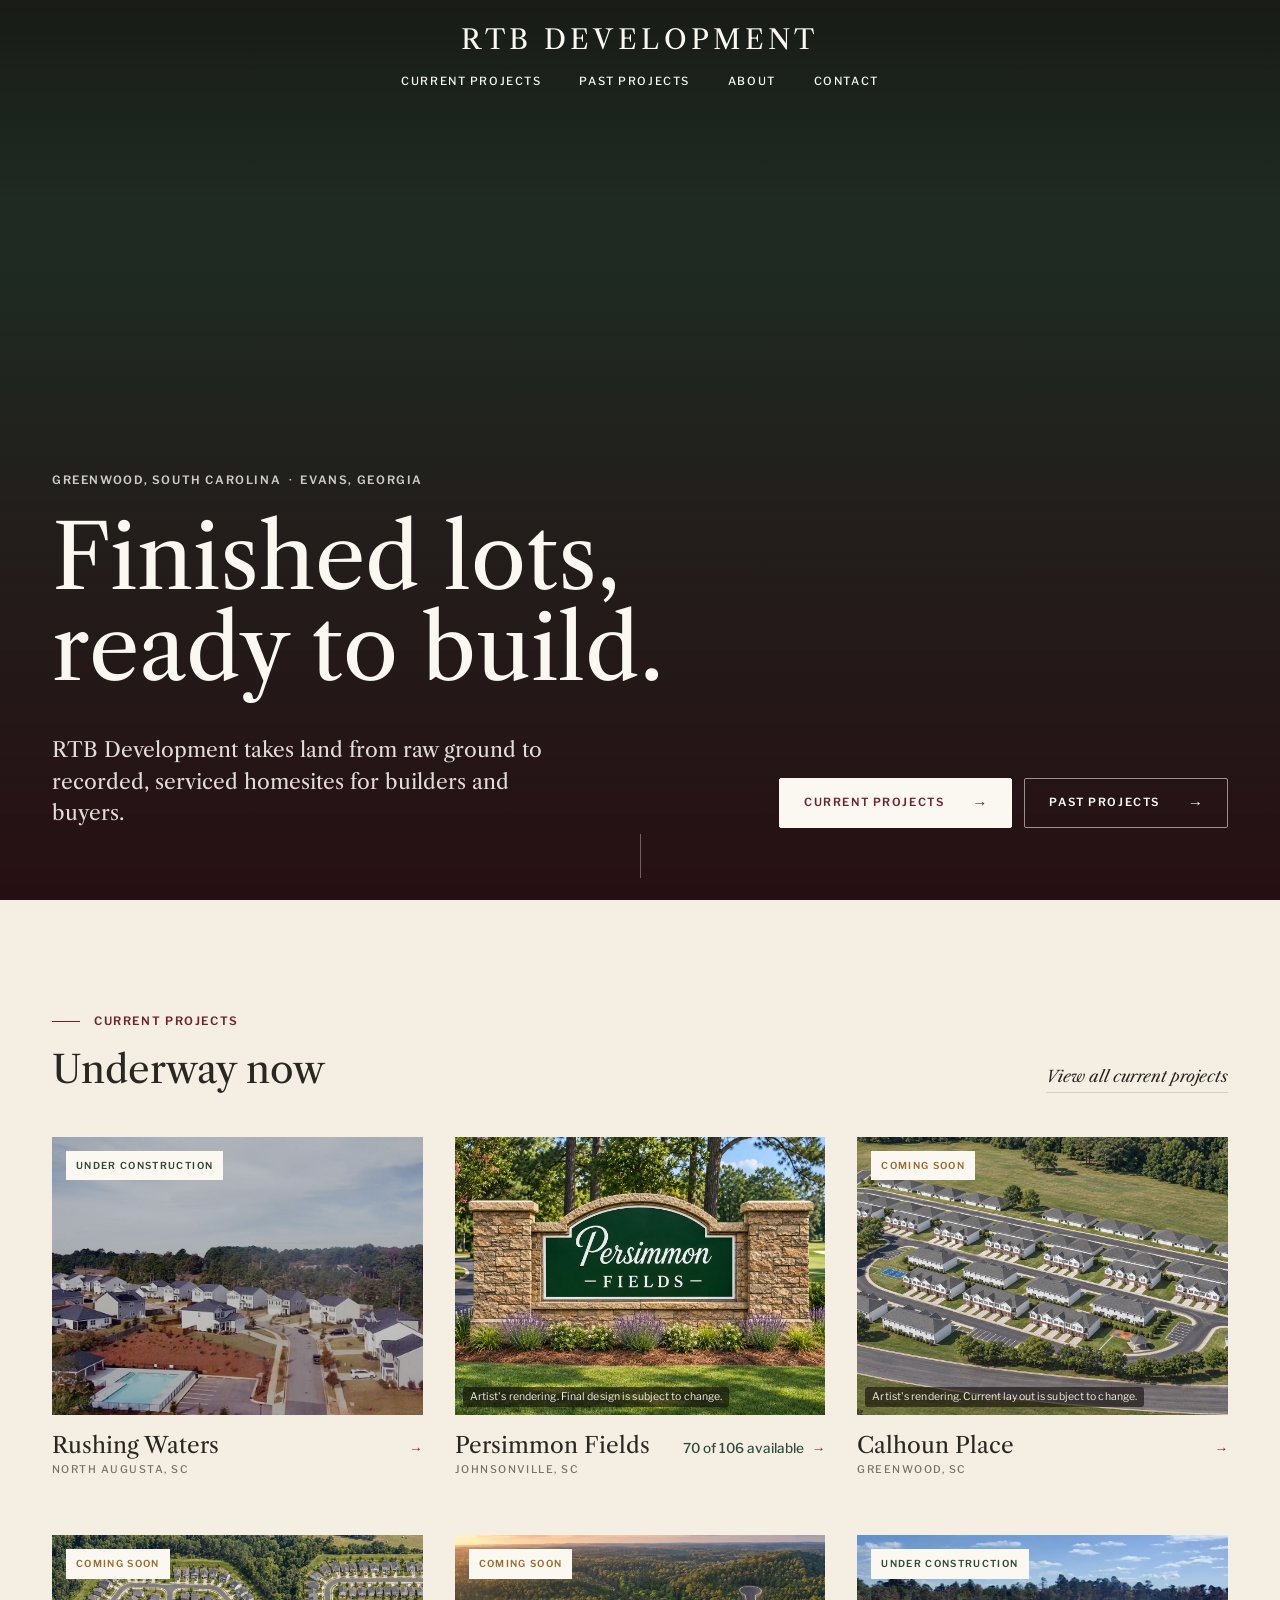
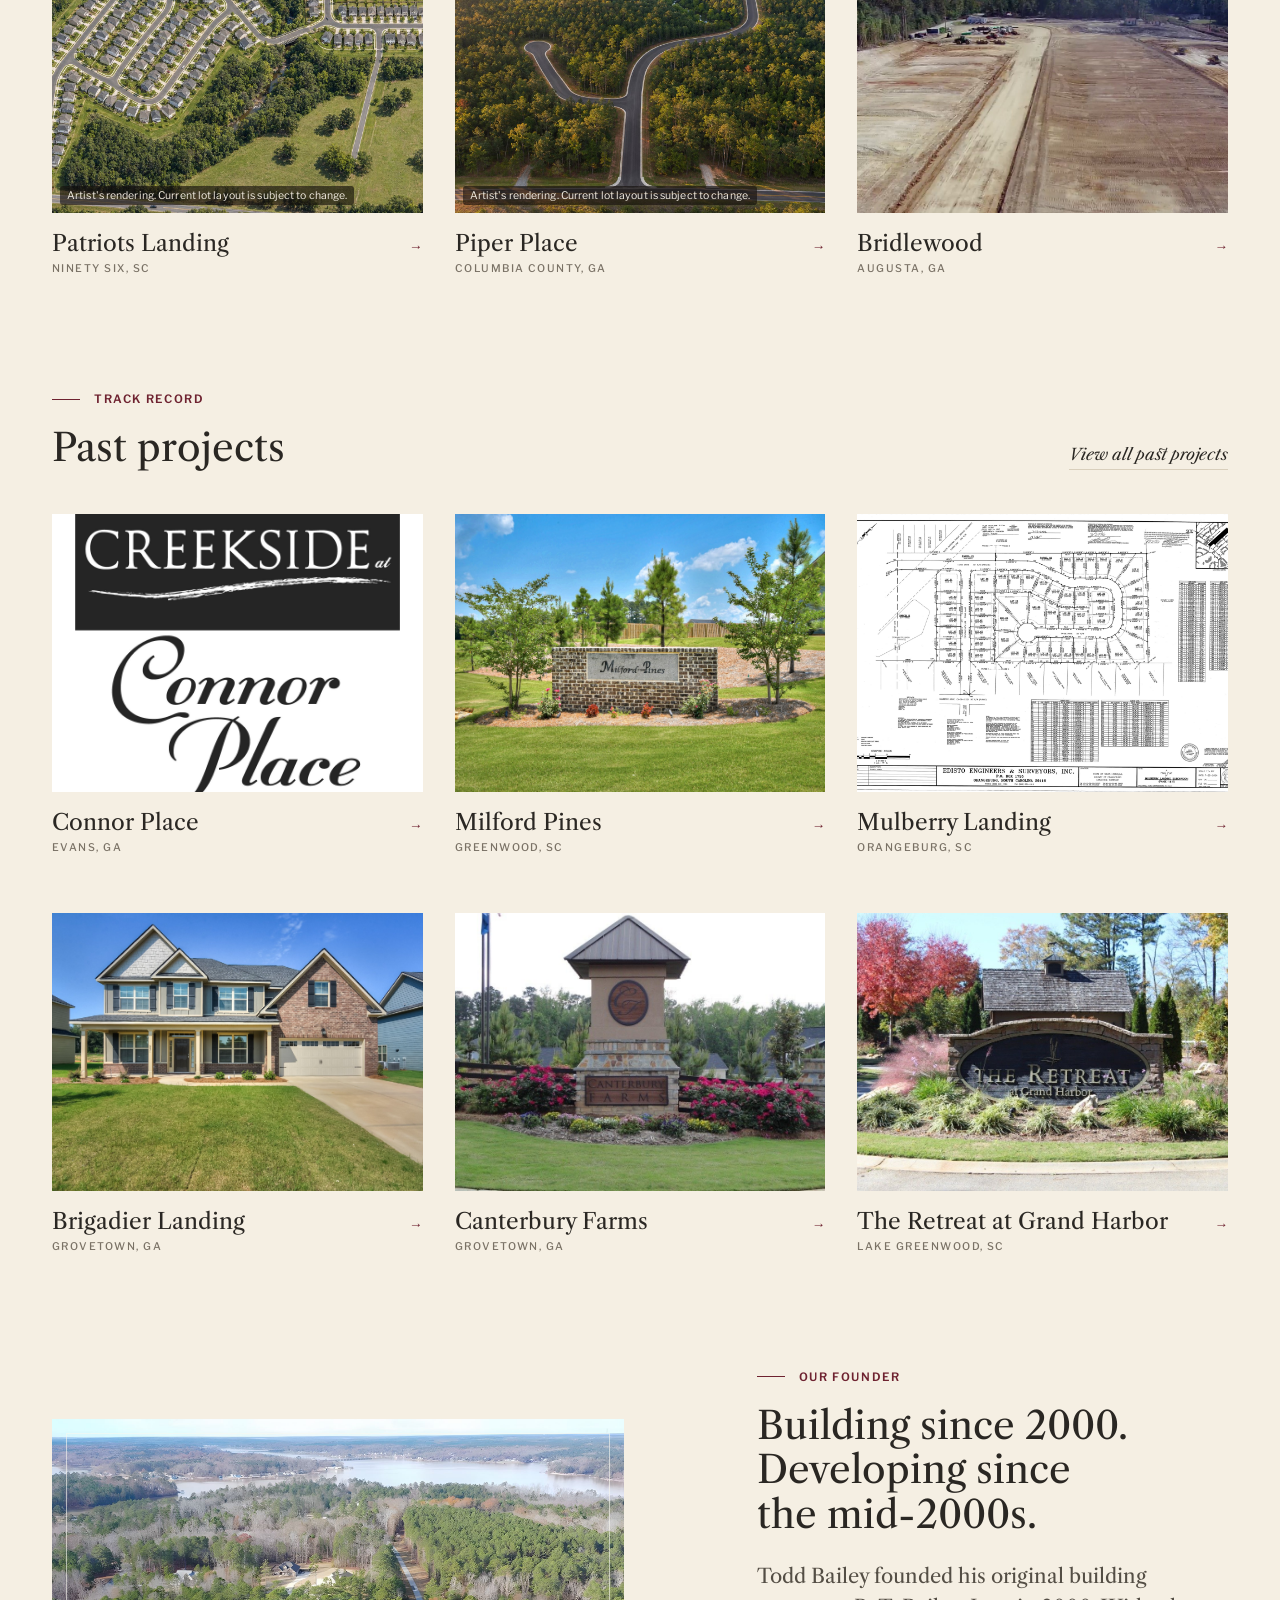
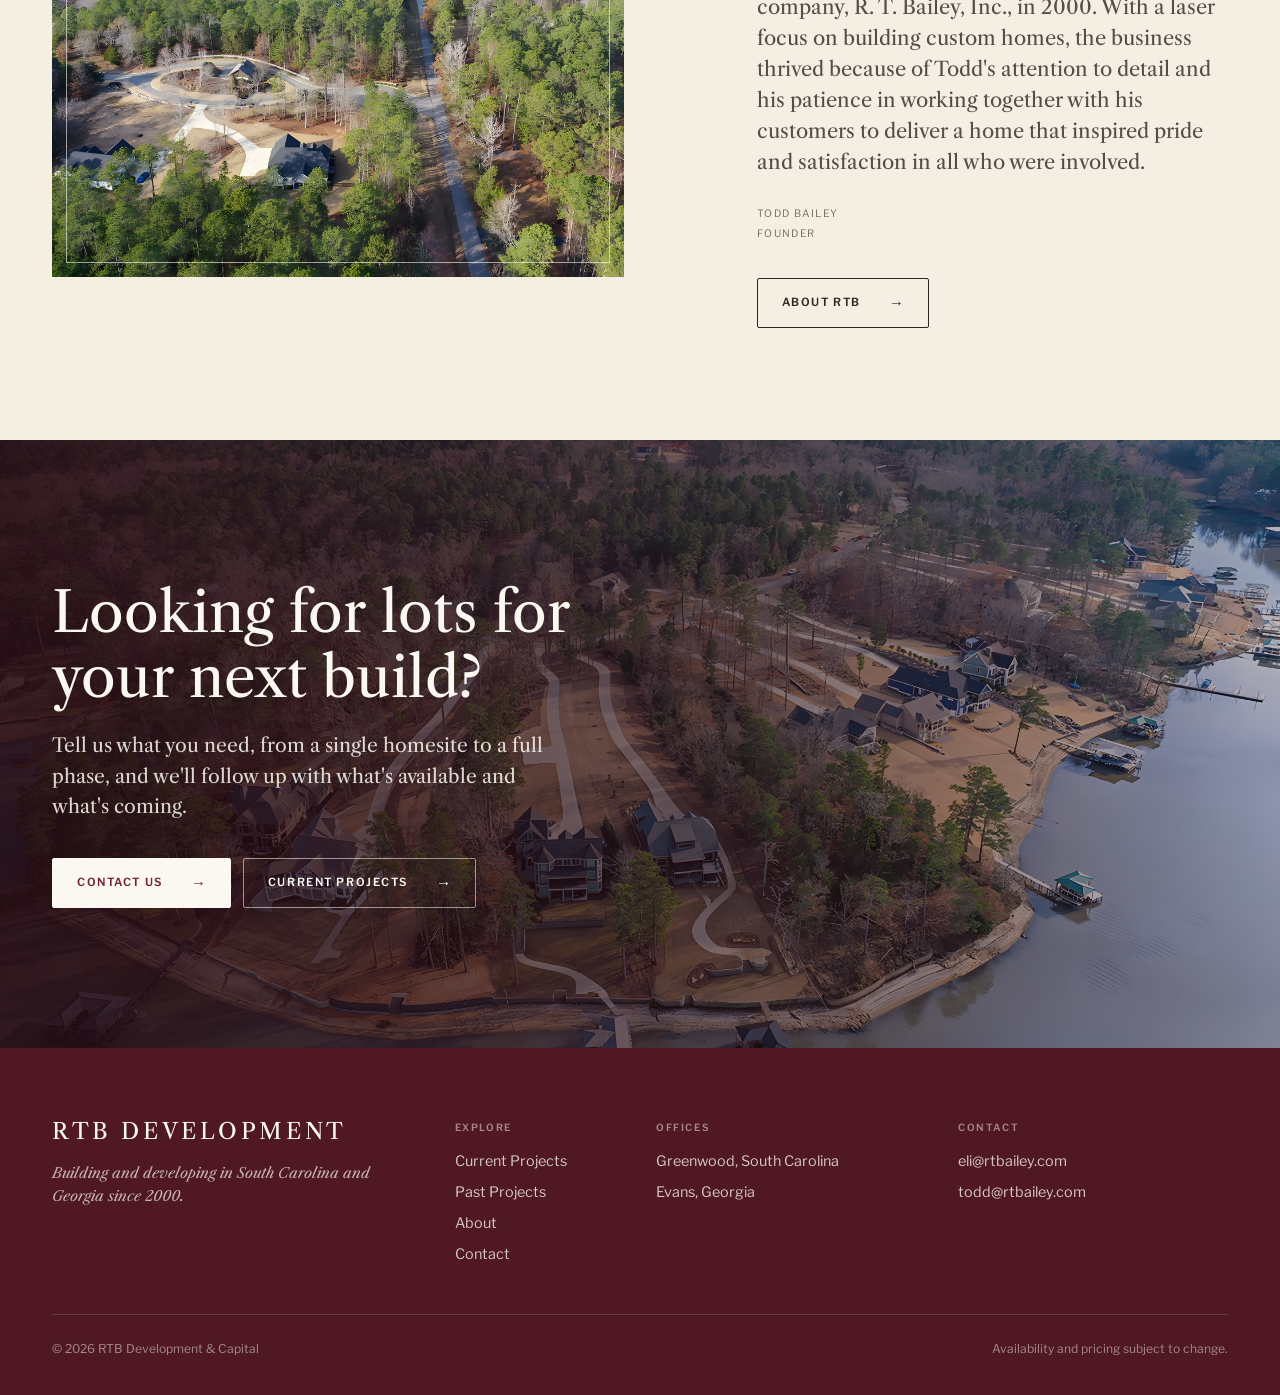
==== commit 63b5b3ee: "Update preview 2026-11-24" ====
--- a/index.html
+++ b/index.html
@@ -10,7 +10,7 @@
 <link rel="preconnect" href="https://fonts.googleapis.com">
 <link rel="preconnect" href="https://fonts.gstatic.com" crossorigin>
 <link href="https://fonts.googleapis.com/css2?family=Libre+Caslon+Text:ital,wght@0,400;0,700;1,400&family=Libre+Franklin:wght@400;500;600&display=swap" rel="stylesheet">
-<link rel="stylesheet" href="css/site.css?v=20261124e">
+<link rel="stylesheet" href="css/site.css?v=20261124g">
 </head>
 <body data-page="home">
 <a class="skip" href="#main">Skip to content</a>
@@ -78,8 +78,8 @@
 </section>
 </main>
 <footer class="site-footer"></footer>
-<script src="data/inventory.js?v=20261124e"></script>
-<script src="js/site.js?v=20261124e"></script>
-<script src="js/pages.js?v=20261124e"></script>
+<script src="data/inventory.js?v=20261124g"></script>
+<script src="js/site.js?v=20261124g"></script>
+<script src="js/pages.js?v=20261124g"></script>
 </body>
 </html>
--- a/css/site.css
+++ b/css/site.css
@@ -424,3 +424,9 @@
 .photo-note { position: absolute; z-index: 2; left: 10px; bottom: 10px; max-width: calc(100% - 20px); margin: 0; padding: 4px 9px; border-radius: 3px;
   background: rgba(20, 16, 12, .62); color: #f5efe4; font-size: 11.5px; line-height: 1.3; letter-spacing: .01em; pointer-events: none; }
 .tile .photo-note { left: 8px; bottom: 8px; font-size: 10.5px; padding: 3px 7px; }
+
+/* Features list under the overview photo, filling the space beside the details. */
+.cta-features { margin-top: 36px; }
+.cta-features h3 { font-family: var(--display); font-weight: 400; font-size: 1.5rem; margin: 0 0 6px; }
+.cta-features .plain-list li { padding: 10px 0; }
+.cta-features #c-plat:not(:empty) { margin-top: 16px; }
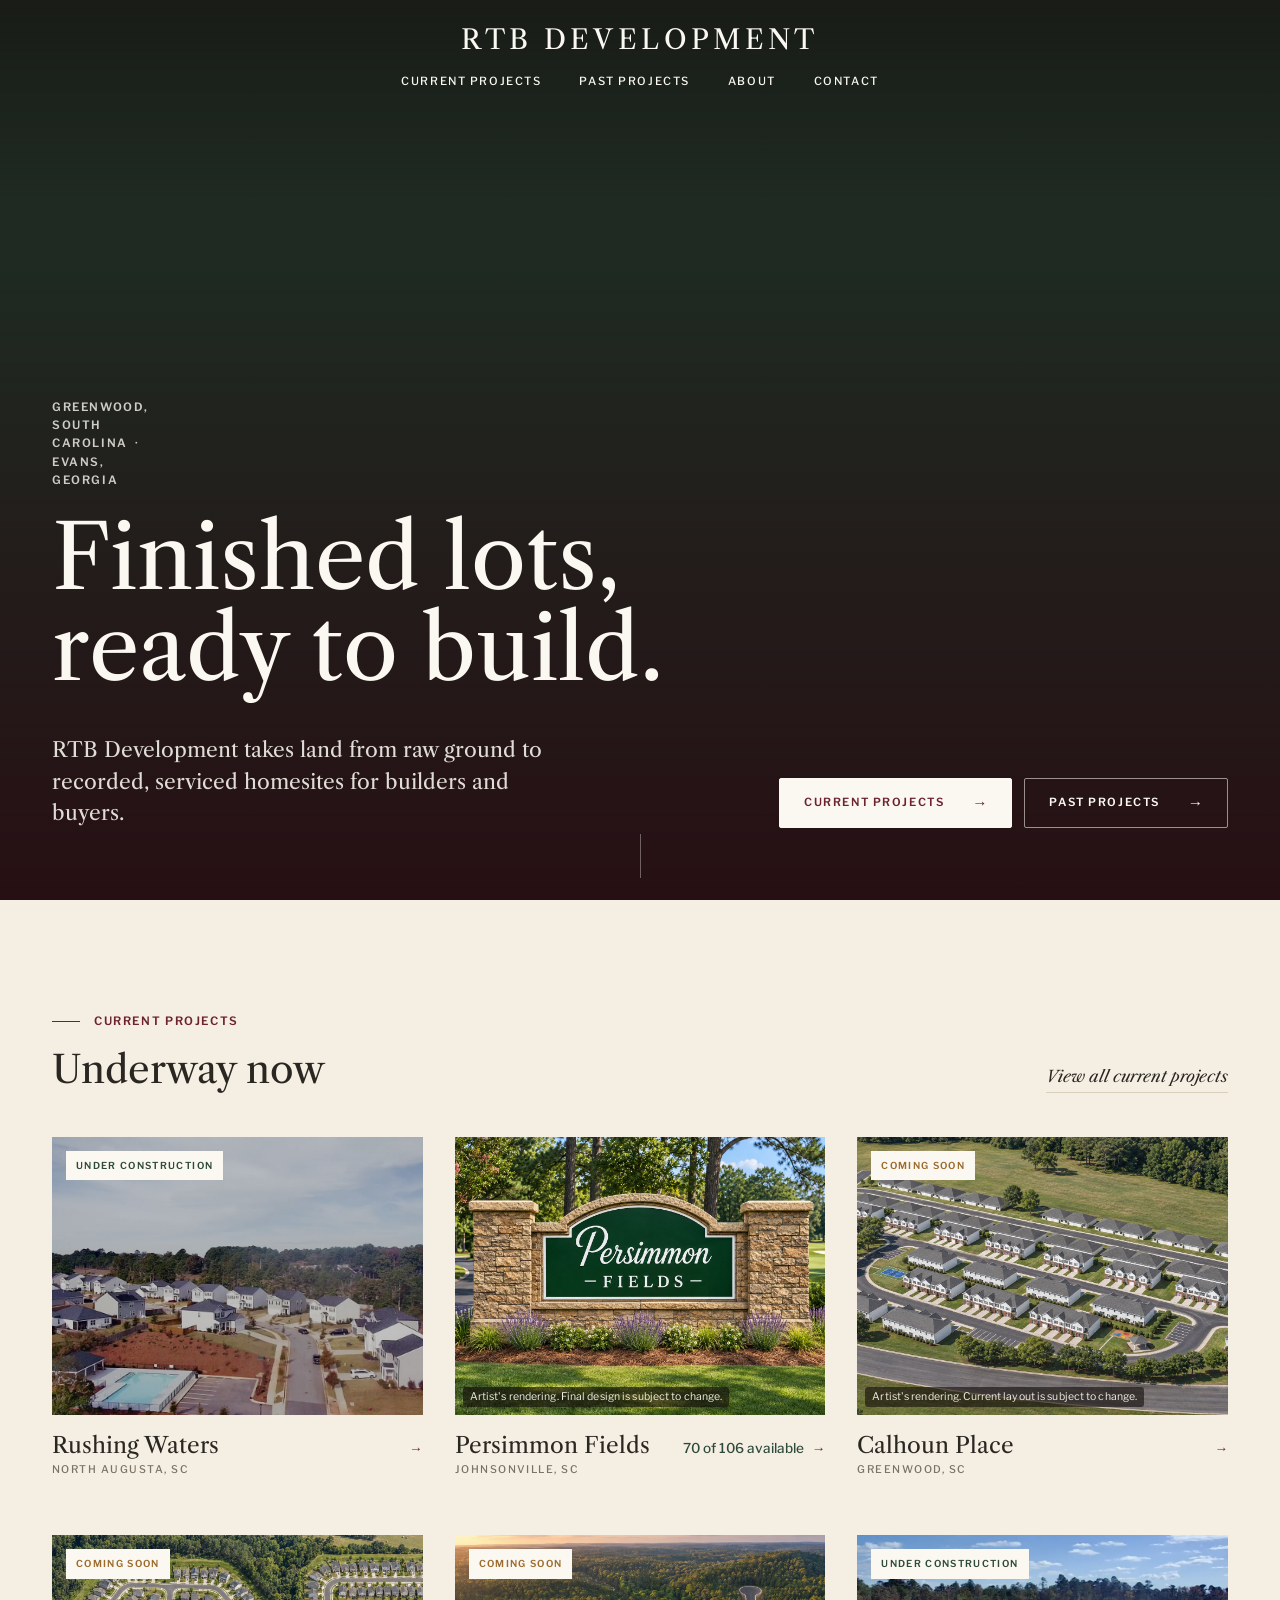
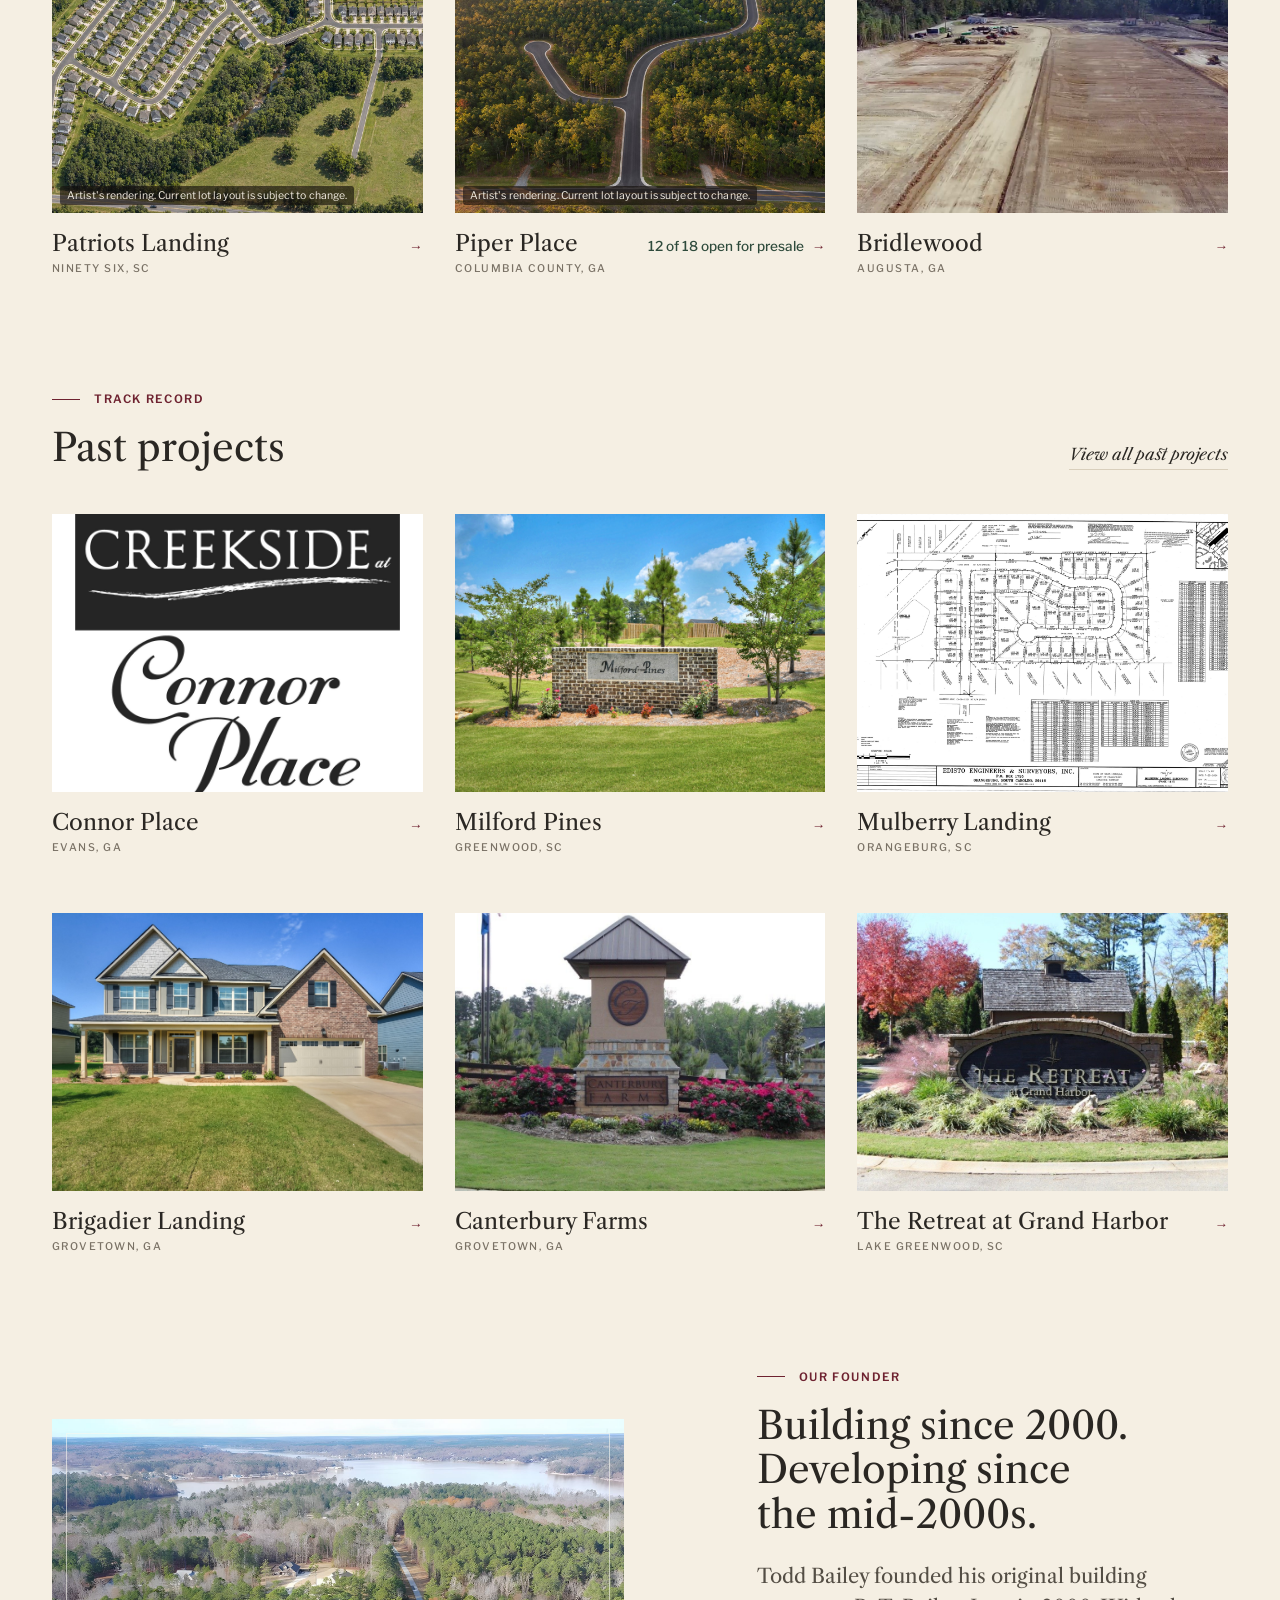
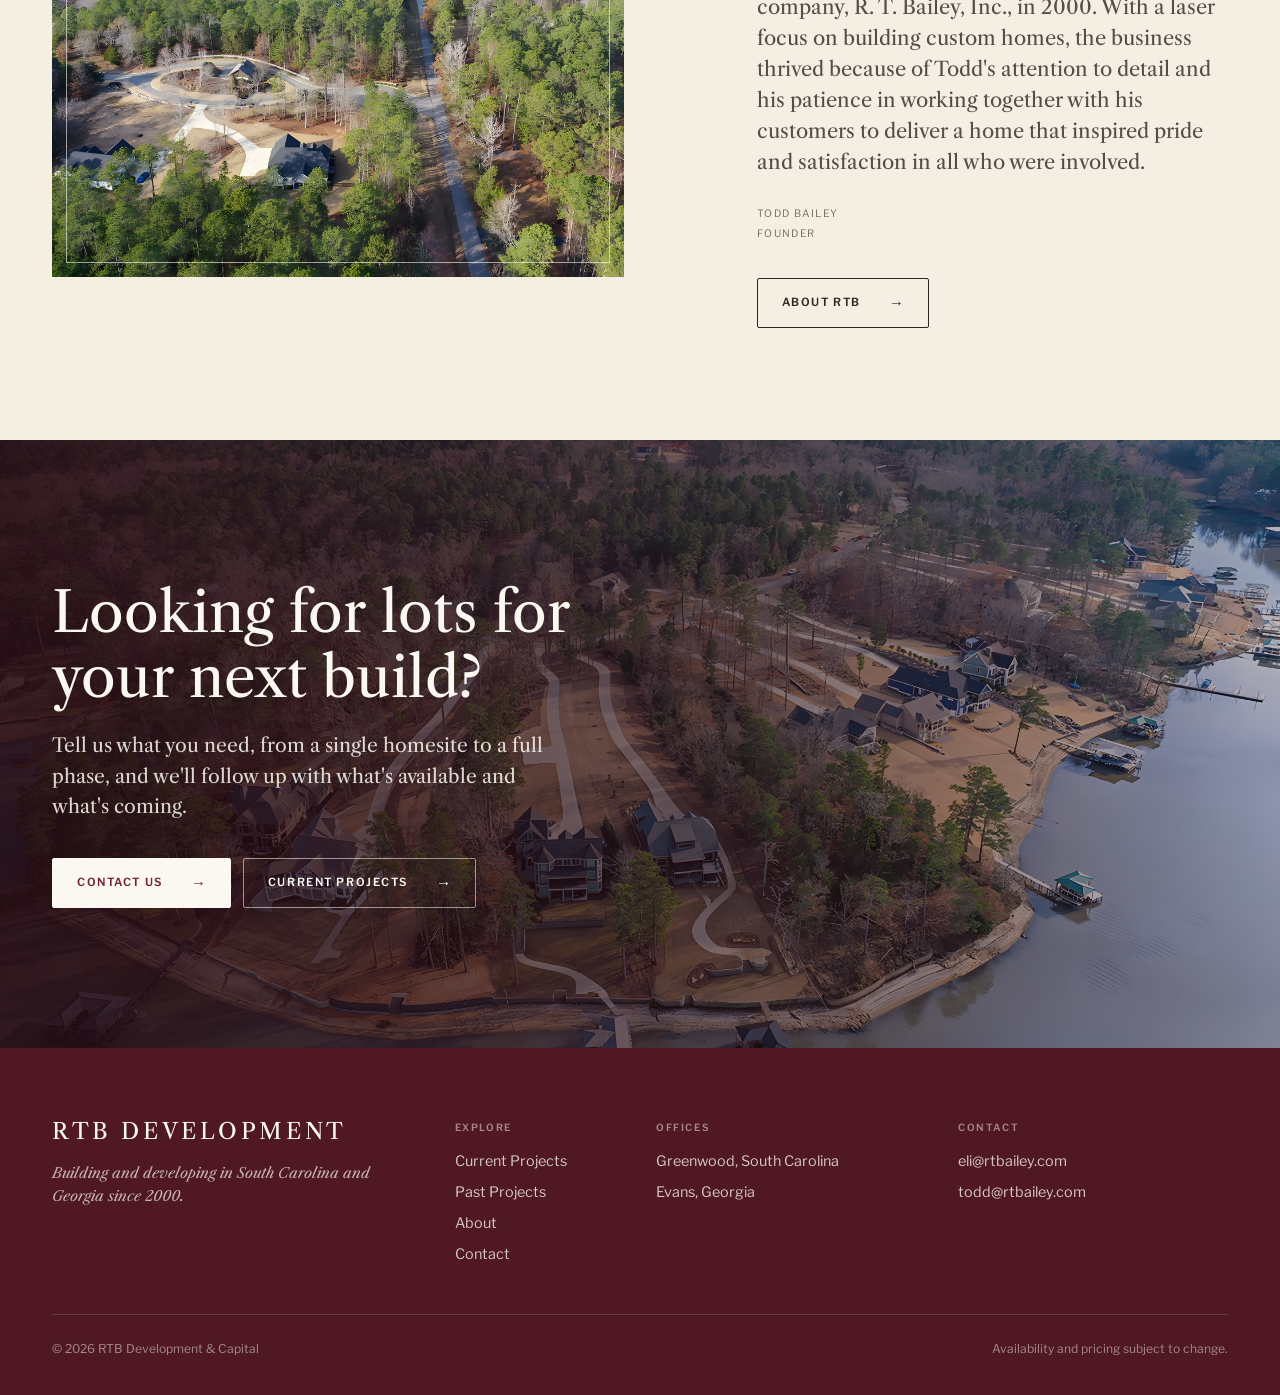
==== commit 3189f6a9: "Update preview 2026-11-24" ====
--- a/index.html
+++ b/index.html
@@ -10,7 +10,7 @@
 <link rel="preconnect" href="https://fonts.googleapis.com">
 <link rel="preconnect" href="https://fonts.gstatic.com" crossorigin>
 <link href="https://fonts.googleapis.com/css2?family=Libre+Caslon+Text:ital,wght@0,400;0,700;1,400&family=Libre+Franklin:wght@400;500;600&display=swap" rel="stylesheet">
-<link rel="stylesheet" href="css/site.css?v=20261124g">
+<link rel="stylesheet" href="css/site.css?v=20261124j">
 </head>
 <body data-page="home">
 <a class="skip" href="#main">Skip to content</a>
@@ -78,8 +78,8 @@
 </section>
 </main>
 <footer class="site-footer"></footer>
-<script src="data/inventory.js?v=20261124g"></script>
-<script src="js/site.js?v=20261124g"></script>
-<script src="js/pages.js?v=20261124g"></script>
+<script src="data/inventory.js?v=20261124j"></script>
+<script src="js/site.js?v=20261124j"></script>
+<script src="js/pages.js?v=20261124j"></script>
 </body>
 </html>
--- a/css/site.css
+++ b/css/site.css
@@ -1,432 +1,451 @@
-/* RTB Development — public site.
-   Southern heritage: Libre Caslon + Libre Franklin, parchment, maroon, pine, red clay. */
-
-:root {
-  --ink: #2a2723;
-  --ink-2: #544e45;
-  --muted: #7a7266;
-  --rule: #d9cfbc;
-  --rule-strong: #2a2723;
-  --paper: #f5efe3;
-  --paper-2: #fbf8f1;
-  --tint: #ebe3d3;
-  --cream: #fbf8f1;
-
-  --maroon: #6e2230;
-  --maroon-dark: #4f1822;
-  --accent: #2e4a3b;          /* pine: available / under construction */
-  --contract: #9c6a2c;        /* ochre: coming soon / under contract */
-  --clay: #b5653f;
-  --sold: #c4b9a4;
-
-  --display: "Libre Caslon Text", Georgia, "Times New Roman", serif;
-  --sans: "Libre Franklin", "Franklin Gothic Book", -apple-system, Arial, sans-serif;
-
-  --max: 1240px;
-  --gutter: 32px;
-  --ease: cubic-bezier(.2, .7, .2, 1);
-}
-
-*, *::before, *::after { box-sizing: border-box; }
-[hidden] { display: none !important; }
-html { -webkit-text-size-adjust: 100%; scroll-behavior: smooth; }
-body {
-  margin: 0; font-family: var(--sans); font-size: 16px; line-height: 1.6;
-  color: var(--ink); background: var(--paper); -webkit-font-smoothing: antialiased;
-  font-feature-settings: "lnum" 1;
-}
-img { max-width: 100%; display: block; }
-a { color: inherit; text-decoration: none; }
-button { font: inherit; color: inherit; }
-:focus-visible { outline: 2px solid var(--maroon); outline-offset: 3px; }
-::selection { background: var(--maroon); color: var(--cream); }
-
-.wrap { width: 100%; max-width: var(--max); margin: 0 auto; padding: 0 var(--gutter); }
-.skip { position: absolute; left: -9999px; }
-.skip:focus { left: 16px; top: 16px; z-index: 200; background: var(--ink); color: #fff; padding: 8px 12px; }
-
-/* ---------- type ---------- */
-h1, h2, h3 { font-family: var(--display); font-weight: 400; margin: 0; line-height: 1.15; }
-h1 { font-size: clamp(2.5rem, 5.2vw, 4.25rem); line-height: 1.08; text-wrap: balance; }
-h2 { font-size: clamp(1.8rem, 3vw, 2.5rem); text-wrap: balance; }
-h3 { font-size: 1.35rem; }
-p { margin: 0; }
-.caps, .label, .nav, table.lots th, .seg button, .btn, .crumbs, .kicker {
-  font-family: var(--sans); text-transform: uppercase; letter-spacing: .14em;
-}
-.label { font-size: .68rem; font-weight: 500; color: var(--muted); }
-.kicker { font-size: .72rem; font-weight: 600; color: var(--maroon); display: flex; align-items: center; gap: 14px; margin-bottom: 18px; }
-.kicker::before { content: ""; width: 28px; height: 1px; background: currentColor; }
-.lede { font-family: var(--display); font-size: 1.25rem; line-height: 1.55; color: var(--ink-2); }
-
-/* ---------- header ---------- */
-.site-header { background: var(--paper); border-bottom: 1px solid var(--rule); position: relative; z-index: 60; transition: background .3s, border-color .3s, color .3s; }
-.site-header .wrap { display: flex; flex-direction: column; align-items: center; gap: 14px; padding-top: 26px; padding-bottom: 18px; position: relative; }
-.brand { font-family: var(--display); font-size: 1.7rem; letter-spacing: .16em; text-transform: uppercase; line-height: 1; color: var(--maroon); transition: color .3s; }
-.brand span { color: inherit; }
-.nav { display: flex; gap: 38px; font-size: .7rem; font-weight: 500; }
-.nav a { color: var(--ink-2); padding: 6px 0; position: relative; transition: color .15s; }
-.nav a::after { content: ""; position: absolute; left: 0; right: 0; bottom: 0; height: 1px; background: currentColor; transform: scaleX(0); transition: transform .25s var(--ease); }
-.nav a:hover { color: var(--ink); }
-.nav a:hover::after, .nav a[aria-current="page"]::after { transform: scaleX(1); }
-.nav a[aria-current="page"] { color: var(--maroon); }
-.nav-toggle { display: none; background: none; border: 0; padding: 10px; cursor: pointer; position: absolute; right: calc(var(--gutter) - 10px); top: 50%; transform: translateY(-50%); color: inherit; }
-
-/* Home: header floats over the hero until you scroll. */
-body[data-page="home"] .site-header { position: fixed; top: 0; left: 0; right: 0; background: transparent; border-color: transparent; color: var(--cream); }
-body[data-page="home"] .site-header .brand,
-body[data-page="home"] .site-header .nav a { color: var(--cream); }
-body[data-page="home"] .site-header.is-solid { background: rgba(245, 239, 227, .97); border-color: var(--rule); color: var(--ink); }
-body[data-page="home"] .site-header.is-solid .brand { color: var(--maroon); }
-body[data-page="home"] .site-header.is-solid .nav a { color: var(--ink-2); }
-body[data-page="home"] .site-header.is-solid .nav a[aria-current="page"] { color: var(--maroon); }
-
-/* ---------- buttons ---------- */
-.btn {
-  display: inline-flex; align-items: center; justify-content: space-between; gap: 28px;
-  min-height: 50px; padding: 0 24px; border: 1px solid var(--maroon); border-radius: 2px;
-  background: var(--maroon); color: var(--cream); font-size: .7rem; font-weight: 600; cursor: pointer;
-  transition: background .2s, color .2s, border-color .2s;
-}
-.btn::after { content: "→"; font-size: .95rem; letter-spacing: 0; transition: transform .2s var(--ease); }
-.btn:hover { background: var(--maroon-dark); border-color: var(--maroon-dark); }
-.btn:hover::after { transform: translateX(4px); }
-.btn-line { background: transparent; color: var(--ink); border-color: var(--ink); }
-.btn-line:hover { background: var(--ink); color: var(--paper); border-color: var(--ink); }
-.btn-light { background: var(--cream); border-color: var(--cream); color: var(--maroon); }
-.btn-light:hover { background: var(--tint); border-color: var(--tint); }
-.btn-ghost { background: transparent; border-color: rgba(251,248,241,.55); color: var(--cream); }
-.btn-ghost:hover { background: rgba(251,248,241,.12); border-color: var(--cream); }
-.text-link { font-family: var(--display); font-style: italic; font-size: 1rem; border-bottom: 1px solid var(--rule); padding-bottom: 2px; transition: color .15s, border-color .15s; }
-.text-link:hover { color: var(--maroon); border-color: var(--maroon); }
-
-/* ---------- home hero: slow aerial pans ---------- */
-.hero { position: relative; min-height: 100vh; min-height: 100svh; display: flex; align-items: flex-end; color: var(--cream); overflow: hidden; background: #1f2a22; }
-.hero-reel { position: absolute; inset: 0; }
-.hero-reel .shot { position: absolute; inset: -4%; background: center / cover no-repeat; opacity: 0; animation: reel 28s infinite; will-change: transform, opacity; }
-.hero-reel .shot:nth-child(1) { animation-delay: -1.4s; --x0: -2%; --x1: 2%; }
-.hero-reel .shot:nth-child(2) { animation-delay: 5.6s; --x0: 2%; --x1: -2%; }
-.hero-reel .shot:nth-child(3) { animation-delay: 12.6s; --x0: -1%; --x1: 3%; }
-.hero-reel .shot:nth-child(4) { animation-delay: 19.6s; --x0: 2%; --x1: -1%; }
-@keyframes reel {
-  0%   { opacity: 0; transform: scale(1.04) translateX(var(--x0)); }
-  5%   { opacity: 1; }
-  25%  { opacity: 1; }
-  32%  { opacity: 0; transform: scale(1.14) translateX(var(--x1)); }
-  100% { opacity: 0; transform: scale(1.14) translateX(var(--x1)); }
-}
-.hero::after {
-  content: ""; position: absolute; inset: 0; pointer-events: none;
-  background:
-    linear-gradient(180deg, rgba(20,16,14,.55) 0%, rgba(20,16,14,0) 22%),
-    linear-gradient(0deg, rgba(40,12,18,.88) 0%, rgba(40,12,18,.35) 45%, rgba(40,12,18,0) 70%);
-}
-.hero .wrap { position: relative; z-index: 2; padding-top: 180px; padding-bottom: 72px; }
-.hero .where { font-size: .72rem; font-weight: 600; color: rgba(251,248,241,.8); margin-bottom: 22px; }
-.hero h1 { font-size: clamp(2.9rem, 7vw, 6rem); max-width: 13ch; line-height: 1.02; }
-.hero-foot { display: grid; grid-template-columns: repeat(12, 1fr); gap: var(--gutter); margin-top: 40px; align-items: end; }
-.hero-foot p { grid-column: 1 / span 6; font-family: var(--display); font-size: 1.3rem; line-height: 1.5; color: rgba(251,248,241,.88); max-width: 40ch; }
-.hero-foot .actions { grid-column: 8 / span 5; display: flex; gap: 12px; justify-content: flex-end; flex-wrap: wrap; }
-.scroll-cue { position: absolute; z-index: 2; left: 50%; bottom: 22px; width: 1px; height: 44px; background: rgba(251,248,241,.35); overflow: hidden; }
-.scroll-cue::after { content: ""; position: absolute; left: 0; top: -44px; width: 1px; height: 44px; background: var(--cream); animation: cue 2.4s var(--ease) infinite; }
-@keyframes cue { to { top: 44px; } }
-
-/* ---------- page banners (inner pages) ---------- */
-.page-head {
-  position: relative; color: var(--cream); padding: 96px 0 72px; margin-bottom: 88px;
-  background: var(--maroon) center / cover no-repeat;
-}
-.page-head::before { content: ""; position: absolute; inset: 0; background: linear-gradient(100deg, rgba(79,24,34,.94) 0%, rgba(110,34,48,.86) 55%, rgba(110,34,48,.62) 100%); }
-.page-head .wrap { position: relative; }
-.page-head .row { display: grid; grid-template-columns: repeat(12, 1fr); gap: var(--gutter); align-items: end; }
-.page-head h1 { grid-column: 1 / span 8; }
-.page-head .aside { grid-column: 9 / span 4; font-family: var(--display); font-size: 1.1rem; color: rgba(251,248,241,.85); max-width: 36ch; }
-.page-head .aside .where { display: block; font-family: var(--sans); font-size: .7rem; text-transform: uppercase; letter-spacing: .14em; font-weight: 600; color: var(--cream); margin-bottom: 10px; }
-.crumbs { font-size: .66rem; margin-bottom: 26px; color: rgba(251,248,241,.7); }
-.crumbs a:hover { color: var(--cream); }
-.page-head .facts { border-top: 1px solid rgba(251,248,241,.35); }
-.page-head .label { color: rgba(251,248,241,.7); }
-.page-head .btn { background: var(--cream); border-color: var(--cream); color: var(--maroon); }
-
-/* ---------- sections ---------- */
-.section { padding: 112px 0; }
-.section + .section { padding-top: 0; }
-.section-head { display: flex; justify-content: space-between; align-items: flex-end; gap: 24px; margin-bottom: 44px; }
-.section-head h2 { max-width: 20ch; }
-
-/* ---------- tiles ---------- */
-.tiles { display: grid; grid-template-columns: repeat(3, 1fr); gap: 56px var(--gutter); }
-.tile { display: block; }
-.tile-media { aspect-ratio: 4 / 3; background: var(--cream); position: relative; overflow: hidden; }
-.tile-media .img { position: absolute; inset: 0; background: center / cover no-repeat; transition: transform .8s var(--ease); }
-.tile:hover .tile-media .img { transform: scale(1.05); }
-.tile-media.no-photo { display: flex; align-items: center; justify-content: center; flex-direction: column; gap: 12px; text-align: center; padding: 28px; color: var(--ink); font-family: var(--display); font-size: 1.55rem; line-height: 1.2; box-shadow: inset 0 0 0 1px var(--rule); }
-.tile-media.no-photo::after { content: ""; position: absolute; inset: 10px; border: 1px solid var(--rule); pointer-events: none; }
-.tile-media.no-photo small { font-family: var(--sans); font-size: .6rem; letter-spacing: .16em; text-transform: uppercase; color: var(--muted); }
-.tile-past .tile-media.no-photo { background-color: var(--tint); box-shadow: none; }
-.tile-past .tile-media.no-photo::after { border-color: rgba(42,39,35,.18); }
-.tile-flag { position: absolute; top: 14px; left: 14px; z-index: 2; background: var(--cream); font-size: .6rem; font-weight: 600; letter-spacing: .14em; text-transform: uppercase; padding: 7px 10px; }
-.tile-body { padding-top: 18px; display: flex; justify-content: space-between; align-items: baseline; gap: 16px; }
-.tile-body h3 { font-size: 1.4rem; transition: color .15s; }
-.tile-loc { margin-top: 4px; font-size: .66rem; font-weight: 500; letter-spacing: .14em; text-transform: uppercase; color: var(--muted); }
-a.tile:hover h3 { color: var(--maroon); }
-.tile-meta { font-size: .85rem; color: var(--muted); text-align: right; white-space: nowrap; flex: none; }
-.tile-meta .avail { color: var(--accent); font-weight: 500; }
-.tile-go { color: var(--maroon); display: inline-block; margin-left: 8px; transition: transform .2s var(--ease); }
-a.tile:hover .tile-go { transform: translateX(4px); }
-.tile-note { margin-top: 6px; font-size: .9rem; color: var(--ink-2); }
-
-/* ---------- status ---------- */
-.avail { color: var(--accent); font-weight: 500; }
-.phase { font-family: var(--sans); font-size: .64rem; font-weight: 600; text-transform: uppercase; letter-spacing: .14em; }
-.phase-construction, .phase-selling { color: var(--accent); }
-.phase-coming-soon { color: var(--contract); }
-.status { display: inline-flex; align-items: center; gap: 8px; font-size: .85rem; white-space: nowrap; }
-.status::before { content: ""; width: 8px; height: 8px; border-radius: 50%; background: currentColor; }
-.status-available { color: var(--accent); }
-.status-contract { color: var(--contract); }
-.status-sold { color: var(--muted); }
-.status-sold::before { background: var(--sold); }
-.status-planned { color: #3f6f95; }
-
-/* ---------- founder teaser (home) ---------- */
-.teaser { display: grid; grid-template-columns: repeat(12, 1fr); gap: var(--gutter); align-items: center; }
-.teaser-photo { grid-column: 1 / span 6; aspect-ratio: 5 / 4; background: var(--tint) center / cover no-repeat; position: relative; }
-.teaser-photo::after { content: ""; position: absolute; inset: 14px; border: 1px solid rgba(251,248,241,.6); pointer-events: none; }
-.teaser-body { grid-column: 8 / span 5; }
-.teaser-body .lede { margin-top: 24px; }
-.teaser-body .sig { margin-top: 28px; font-family: var(--display); font-style: italic; font-size: 1.15rem; }
-.teaser-body .sig span { display: block; font-family: var(--sans); font-style: normal; font-size: .64rem; letter-spacing: .14em; text-transform: uppercase; color: var(--muted); margin-top: 4px; }
-.teaser-body .btn { margin-top: 36px; }
-
-/* ---------- closing band ---------- */
-.closing { position: relative; color: var(--cream); background: #2a2a24 center / cover no-repeat; }
-.closing::before { content: ""; position: absolute; inset: 0; background: linear-gradient(90deg, rgba(40,12,18,.9) 0%, rgba(40,12,18,.62) 55%, rgba(40,12,18,.3) 100%); }
-.closing .wrap { position: relative; padding-top: 140px; padding-bottom: 140px; }
-.closing h2 { font-size: clamp(2.2rem, 4.4vw, 3.6rem); max-width: 16ch; }
-.closing p { margin-top: 20px; font-family: var(--display); font-size: 1.2rem; color: rgba(251,248,241,.85); max-width: 42ch; }
-.closing .actions { margin-top: 36px; display: flex; gap: 12px; flex-wrap: wrap; }
-
-/* ---------- lot table ---------- */
-.toolbar { display: flex; flex-wrap: wrap; gap: 24px; align-items: center; padding: 18px 0; border-bottom: 1px solid var(--rule); border-top: 3px double var(--rule-strong); }
-.seg { display: flex; gap: 22px; }
-.seg button { background: none; border: 0; padding: 8px 0; cursor: pointer; font-size: .68rem; color: var(--muted); border-bottom: 1px solid transparent; transition: color .15s, border-color .15s; }
-.seg button:hover { color: var(--ink); }
-.seg button[aria-pressed="true"] { color: var(--ink); border-bottom-color: var(--maroon); }
-.select {
-  appearance: none; -webkit-appearance: none; cursor: pointer; border: 0; border-bottom: 1px solid var(--rule);
-  background: transparent url("data:image/svg+xml,%3Csvg xmlns='http://www.w3.org/2000/svg' width='10' height='6'%3E%3Cpath d='M1 1l4 4 4-4' stroke='%232a2723' fill='none'/%3E%3C/svg%3E") right 2px center no-repeat;
-  padding: 8px 24px 8px 0; font-size: .9rem; color: var(--ink); font-family: var(--sans);
-}
-.toolbar .count { margin-left: auto; font-size: .9rem; color: var(--muted); }
-.table-wrap { overflow-x: auto; }
-table.lots { width: 100%; border-collapse: collapse; font-size: .95rem; }
-table.lots th { text-align: left; font-weight: 500; font-size: .64rem; color: var(--muted); padding: 16px 16px 12px 0; border-bottom: 1px solid var(--rule); white-space: nowrap; }
-table.lots th button { all: unset; cursor: pointer; }
-table.lots th button:hover { color: var(--ink); }
-table.lots th button[data-dir]::after { content: " ↓"; }
-table.lots th button[data-dir="asc"]::after { content: " ↑"; }
-table.lots td { padding: 18px 16px 18px 0; border-bottom: 1px solid var(--rule); white-space: nowrap; }
-table.lots tbody tr { cursor: pointer; transition: background .12s; }
-table.lots tbody tr:hover { background: var(--tint); }
-table.lots .lot-id { font-family: var(--display); font-size: 1.15rem; }
-table.lots .num, table.lots th.num { text-align: right; }
-table.lots td:last-child, table.lots th:last-child { padding-right: 0; padding-left: 32px; }
-.empty { padding: 48px 0; color: var(--muted); }
-
-/* ---------- community ---------- */
-.facts { display: grid; grid-template-columns: repeat(4, 1fr); gap: var(--gutter); margin-top: 56px; }
-.facts > div { padding-top: 16px; }
-.fact-value { font-family: var(--display); font-size: 1.9rem; line-height: 1.15; }
-.facts .label { margin-top: 6px; }
-.plan-grid { display: grid; grid-template-columns: repeat(12, 1fr); gap: var(--gutter); align-items: start; }
-.plan { grid-column: 1 / span 8; }
-.plan-bar { display: flex; justify-content: space-between; align-items: center; gap: 16px; flex-wrap: wrap; padding-bottom: 14px; }
-.legend { display: flex; gap: 20px; flex-wrap: wrap; }
-.site-plan { display: block; width: 100%; height: auto; background: var(--tint); }
-.site-plan .lot { cursor: pointer; outline: none; }
-.site-plan .lot rect, .site-plan .lot path { stroke: var(--paper); stroke-width: 3; transition: opacity .15s; }
-.site-plan .lot:hover rect, .site-plan .lot:hover path, .site-plan .lot:focus-visible rect, .site-plan .lot:focus-visible path { opacity: .85; }
-.site-plan .lot.is-selected rect, .site-plan .lot.is-selected path { stroke: var(--ink); stroke-width: 4; }
-.site-plan .lot text { pointer-events: none; font-family: var(--display); font-size: 24px; fill: var(--cream); }
-.site-plan .lot text.sub { font-family: var(--sans); font-size: 12px; fill: rgba(255,255,255,.85); }
-.site-plan .lot-sold text { fill: var(--ink-2); }
-.site-plan .lot-sold text.sub { fill: var(--muted); }
-.plan-note { margin-top: 12px; font-size: .8rem; color: var(--muted); }
-.detail { grid-column: 9 / span 4; border-top: 3px double var(--rule-strong); padding-top: 20px; position: sticky; top: 24px; }
-.detail .top { display: flex; justify-content: space-between; align-items: baseline; gap: 12px; }
-.detail .name { font-family: var(--display); font-size: 2.5rem; line-height: 1; }
-.detail .price { font-family: var(--display); font-size: 1.7rem; margin-top: 20px; }
-.spec { list-style: none; margin: 24px 0 0; padding: 0; }
-.spec li { display: flex; justify-content: space-between; gap: 16px; padding: 12px 0; border-top: 1px solid var(--rule); font-size: .92rem; }
-.spec li span:first-child { color: var(--muted); }
-.spec li span:last-child { text-align: right; }
-.detail .note { margin-top: 16px; font-size: .92rem; color: var(--ink-2); }
-.detail .actions { display: grid; gap: 10px; margin-top: 24px; }
-.two-col { display: grid; grid-template-columns: repeat(12, 1fr); gap: var(--gutter); }
-.two-col > :first-child { grid-column: 1 / span 4; }
-.two-col > :last-child { grid-column: 5 / span 8; }
-.plain-list { list-style: none; margin: 0; padding: 0; }
-.plain-list li { padding: 12px 0; border-bottom: 1px solid var(--rule); font-size: .95rem; }
-.project-cta { display: grid; grid-template-columns: repeat(12, 1fr); gap: var(--gutter); align-items: center; }
-.project-cta-media { grid-column: 1 / span 7; }
-.project-cta-media .tile-media { aspect-ratio: 16 / 10; }
-.project-cta-body { grid-column: 9 / span 4; }
-.project-cta-body .lede { margin: 18px 0 32px; }
-
-/* ---------- project gallery ---------- */
-.gallery { display: grid; grid-template-columns: repeat(2, 1fr); gap: var(--gutter); }
-.gallery-item { display: block; aspect-ratio: 16 / 9; background: var(--tint) center / cover no-repeat; transition: opacity .2s; }
-.gallery-item:hover { opacity: .9; }
-.gallery-item:only-child { grid-column: 1 / -1; aspect-ratio: 21 / 9; }
-.gallery-video { display: block; width: 100%; aspect-ratio: 16 / 9; background: #1c1a17; object-fit: cover; }
-.gallery-video { grid-column: 1 / -1; }
-.gallery-single { grid-column: 1 / -1; display: block; }
-.gallery-single img { display: block; max-width: 100%; max-height: 720px; width: auto; height: auto; margin: 0 auto; }
-/* static colored site plan on a project page */
-.layout-plan { display: block; border: 1px solid var(--line, rgba(0,0,0,.12)); }
-.layout-plan img { display: block; width: 100%; height: auto; }
-
-/* ---------- about ---------- */
-.prose { font-family: var(--display); font-size: 1.15rem; line-height: 1.65; color: var(--ink-2); }
-.prose p + p { margin-top: 1em; }
-.founder { display: grid; grid-template-columns: repeat(12, 1fr); gap: var(--gutter); align-items: start; }
-.founder-photo { grid-column: 1 / span 5; aspect-ratio: 3 / 2; background: var(--tint) center / cover no-repeat; position: sticky; top: 32px; }
-.founder-photo::after { content: ""; position: absolute; inset: 12px; border: 1px solid rgba(251,248,241,.55); pointer-events: none; }
-.founder-photo.no-photo { display: flex; align-items: flex-end; padding: 28px; font-family: var(--display); font-size: 1.3rem; color: var(--ink-2); }
-.founder-photo.no-photo::after { border-color: rgba(42,39,35,.2); }
-.founder-body { grid-column: 7 / span 6; }
-.founder-body h2 { font-size: clamp(2.1rem, 3.6vw, 3rem); }
-.founder-body .label { margin-top: 10px; color: var(--maroon); }
-.founder-body .prose { margin-top: 28px; padding-top: 26px; border-top: 3px double var(--rule-strong); }
-.founder-body .prose p:last-child { font-family: var(--sans); font-size: .7rem; text-transform: uppercase; letter-spacing: .14em; color: var(--muted); margin-top: 1.8em; }
-
-/* ---------- contact ---------- */
-.contact-grid { display: grid; grid-template-columns: repeat(12, 1fr); gap: var(--gutter); }
-.contact-info { grid-column: 1 / span 4; }
-.contact-info h2 { margin-bottom: 32px; }
-.contact-info dl { margin: 0; display: grid; gap: 28px; }
-.contact-info dd { margin: 8px 0 0; font-family: var(--display); font-size: 1.15rem; line-height: 1.5; }
-.contact-info dd a { border-bottom: 1px solid var(--rule); }
-.contact-info dd a:hover { border-color: var(--maroon); color: var(--maroon); }
-.form { grid-column: 6 / span 7; display: grid; gap: 30px; background: var(--paper-2); padding: 44px; box-shadow: inset 0 0 0 1px var(--rule); }
-.form-row { display: grid; grid-template-columns: 1fr 1fr; gap: var(--gutter); }
-.field { display: grid; gap: 4px; }
-.field label { font-size: .64rem; font-weight: 500; color: var(--muted); text-transform: uppercase; letter-spacing: .14em; }
-.field input, .field select, .field textarea {
-  font: inherit; font-size: 1rem; color: var(--ink); background: transparent;
-  border: 0; border-bottom: 1px solid var(--rule); border-radius: 0; padding: 10px 0; min-height: 44px; transition: border-color .15s;
-}
-.field select { appearance: none; -webkit-appearance: none; cursor: pointer; background: url("data:image/svg+xml,%3Csvg xmlns='http://www.w3.org/2000/svg' width='10' height='6'%3E%3Cpath d='M1 1l4 4 4-4' stroke='%232a2723' fill='none'/%3E%3C/svg%3E") right 2px center no-repeat; }
-.field textarea { min-height: 120px; resize: vertical; }
-.field input:focus, .field select:focus, .field textarea:focus { outline: none; border-bottom-color: var(--maroon); }
-.form .btn { justify-self: start; min-width: 220px; }
-.form-status { font-size: .9rem; color: var(--accent); min-height: 1.4em; }
-.form-status.error { color: #a4402f; }
-
-/* ---------- footer ---------- */
-.site-footer { background: var(--maroon-dark); color: rgba(251,248,241,.78); font-size: .9rem; }
-.site-footer .wrap { padding-top: 72px; padding-bottom: 36px; }
-.footer-top { display: grid; grid-template-columns: repeat(12, 1fr); gap: var(--gutter); padding-bottom: 48px; border-bottom: 1px solid rgba(251,248,241,.15); }
-.site-footer .brand { color: var(--cream); font-size: 1.4rem; }
-.footer-brand { grid-column: 1 / span 4; }
-.footer-brand p { margin-top: 16px; font-family: var(--display); font-style: italic; color: rgba(251,248,241,.7); }
-.footer-col { grid-column: span 2; }
-.footer-col.wide { grid-column: span 3; }
-.footer-col h5 { margin: 0 0 14px; font-size: .62rem; font-weight: 600; letter-spacing: .16em; text-transform: uppercase; color: rgba(251,248,241,.5); }
-.footer-col ul { list-style: none; margin: 0; padding: 0; display: grid; gap: 8px; }
-.footer-col a:hover { color: var(--cream); }
-.footer-bottom { padding-top: 24px; display: flex; justify-content: space-between; gap: 16px; flex-wrap: wrap; font-size: .76rem; color: rgba(251,248,241,.5); }
-
-/* ---------- reveal on scroll ---------- */
-.reveal { opacity: 0; transform: translateY(18px); transition: opacity .8s var(--ease), transform .8s var(--ease); }
-.reveal.is-in { opacity: 1; transform: none; }
-
-/* ---------- responsive ---------- */
-@media (max-width: 1000px) {
-  .tiles { grid-template-columns: repeat(2, 1fr); }
-  .plan, .detail { grid-column: 1 / -1; }
-  .detail { position: static; }
-  .page-head h1, .page-head .aside { grid-column: 1 / -1; }
-  .page-head .aside { margin-top: 20px; }
-  .teaser-photo, .teaser-body, .project-cta-media, .project-cta-body { grid-column: 1 / -1; }
-  .footer-brand { grid-column: 1 / -1; }
-  .footer-col, .footer-col.wide { grid-column: span 4; }
-}
-@media (max-width: 780px) {
-  :root { --gutter: 20px; }
-  .nav-toggle { display: block; }
-  .site-header .wrap { align-items: flex-start; padding-top: 18px; padding-bottom: 18px; }
-  .brand { font-size: 1.2rem; }
-  .nav { position: absolute; top: 100%; left: 0; right: 0; flex-direction: column; gap: 0; background: var(--paper); border-bottom: 1px solid var(--rule); padding: 0 var(--gutter) 16px; display: none; z-index: 50; }
-  .nav.is-open { display: flex; }
-  .nav a, body[data-page="home"] .site-header .nav a { padding: 14px 0; border-bottom: 1px solid var(--rule); font-size: .78rem; color: var(--ink-2); }
-  .nav a::after { display: none; }
-  .hero .wrap { padding-bottom: 64px; }
-  .scroll-cue { display: none; }
-  .section-head { flex-direction: column; align-items: flex-start; gap: 16px; margin-bottom: 32px; }
-  .hero-foot p, .hero-foot .actions { grid-column: 1 / -1; justify-content: flex-start; }
-  .section { padding: 80px 0; }
-  .page-head { padding: 64px 0 52px; margin-bottom: 64px; }
-  .tiles { grid-template-columns: 1fr; gap: 40px; }
-  .facts { grid-template-columns: repeat(2, 1fr); row-gap: 20px; }
-  .two-col > :first-child, .two-col > :last-child { grid-column: 1 / -1; }
-  .founder-photo, .founder-body { grid-column: 1 / -1; }
-  .gallery { grid-template-columns: 1fr; }
-  .founder-photo { position: relative; top: 0; }
-  .contact-info, .form { grid-column: 1 / -1; }
-  .form { padding: 24px; }
-  .form-row { grid-template-columns: 1fr; }
-  .closing .wrap { padding-top: 96px; padding-bottom: 96px; }
-  .footer-col, .footer-col.wide { grid-column: 1 / -1; }
-  table.lots .col-front { display: none; }
-  .toolbar .count { margin-left: 0; }
-}
-@media (max-width: 480px) {
-  table.lots .col-comm { display: none; }
-  table.lots th, table.lots td { padding-right: 10px; }
-  table.lots td:last-child, table.lots th:last-child { padding-left: 8px; }
-  table.lots .status { white-space: normal; font-size: .8rem; }
-}
-@media (prefers-reduced-motion: reduce) {
-  html { scroll-behavior: auto; }
-  *, *::before, *::after { transition: none !important; animation: none !important; }
-  .hero-reel .shot:first-child { opacity: 1; transform: none; }
-  .reveal { opacity: 1; transform: none; }
-}
-
-/* Rendered site plans (overlay: "outline"): status as a soft tint + thin outline so the drawing stays readable. */
-.site-plan .lot path.outline { fill-opacity: var(--tint, .35); stroke-width: var(--outline, 2); stroke-opacity: .9; }
-.site-plan .lot:hover path.outline, .site-plan .lot:focus-visible path.outline { opacity: 1; fill-opacity: calc(var(--tint, .35) + .2); }
-.site-plan .lot.is-selected path.outline { fill-opacity: calc(var(--tint, .35) + .3); stroke: var(--ink); stroke-width: calc(var(--outline, 2) + 2); }
-.legend-extra { display: inline-flex; align-items: center; gap: 6px; font-size: .85rem; color: var(--muted); }
-.legend-extra i { width: 10px; height: 10px; border-radius: 2px; display: inline-block; box-shadow: inset 0 0 0 1px rgba(0,0,0,.18); }
-
-/* project details list */
-.detail-list { margin: 0; }
-.detail-list > div { display: grid; grid-template-columns: 11rem 1fr; gap: 16px; padding: 12px 0; border-bottom: 1px solid var(--rule); }
-.detail-list dt { font-size: .74rem; letter-spacing: .12em; text-transform: uppercase; color: var(--muted, #6f6a62); padding-top: 3px; }
-.detail-list dd { margin: 0; }
-@media (max-width: 600px) { .detail-list > div { grid-template-columns: 1fr; gap: 2px; } }
-
-/* project overview: photo + details side by side */
-#interest-section .project-cta { align-items: start; }
-#interest-section .project-cta-media { grid-column: 1 / span 7; }
-#interest-section .project-cta-body { grid-column: 8 / span 5; }
-#interest-section .project-cta-body h2 { margin-bottom: 18px; }
-.overview-details > div { grid-template-columns: 7.5rem 1fr; gap: 12px; padding: 9px 0; font-size: .9rem; }
-.overview-details dt { font-size: .66rem; }
-#interest-section .project-cta-body .lede { margin: 22px 0 26px; font-size: 1rem; }
-@media (max-width: 1000px) { #interest-section .project-cta-media { position: static; } #interest-section .project-cta-media, #interest-section .project-cta-body { grid-column: 1 / -1; } }
-
-/* Small disclaimer on a project's main photo (e.g. an artist's rendering). */
-.tile-media { position: relative; }
-.photo-note { position: absolute; z-index: 2; left: 10px; bottom: 10px; max-width: calc(100% - 20px); margin: 0; padding: 4px 9px; border-radius: 3px;
-  background: rgba(20, 16, 12, .62); color: #f5efe4; font-size: 11.5px; line-height: 1.3; letter-spacing: .01em; pointer-events: none; }
-.tile .photo-note { left: 8px; bottom: 8px; font-size: 10.5px; padding: 3px 7px; }
+/* RTB Development — public site.
+   Southern heritage: Libre Caslon + Libre Franklin, parchment, maroon, pine, red clay. */
+
+:root {
+  --ink: #2a2723;
+  --ink-2: #544e45;
+  --muted: #7a7266;
+  --rule: #d9cfbc;
+  --rule-strong: #2a2723;
+  --paper: #f5efe3;
+  --paper-2: #fbf8f1;
+  --tint: #ebe3d3;
+  --cream: #fbf8f1;
+
+  --maroon: #6e2230;
+  --maroon-dark: #4f1822;
+  --accent: #2e4a3b;          /* pine: available / under construction */
+  --contract: #9c6a2c;        /* ochre: coming soon / under contract */
+  --clay: #b5653f;
+  --sold: #c4b9a4;
+
+  --display: "Libre Caslon Text", Georgia, "Times New Roman", serif;
+  --sans: "Libre Franklin", "Franklin Gothic Book", -apple-system, Arial, sans-serif;
+
+  --max: 1240px;
+  --gutter: 32px;
+  --ease: cubic-bezier(.2, .7, .2, 1);
+}
+
+*, *::before, *::after { box-sizing: border-box; }
+[hidden] { display: none !important; }
+html { -webkit-text-size-adjust: 100%; scroll-behavior: smooth; }
+body {
+  margin: 0; font-family: var(--sans); font-size: 16px; line-height: 1.6;
+  color: var(--ink); background: var(--paper); -webkit-font-smoothing: antialiased;
+  font-feature-settings: "lnum" 1;
+}
+img { max-width: 100%; display: block; }
+a { color: inherit; text-decoration: none; }
+button { font: inherit; color: inherit; }
+:focus-visible { outline: 2px solid var(--maroon); outline-offset: 3px; }
+::selection { background: var(--maroon); color: var(--cream); }
+
+.wrap { width: 100%; max-width: var(--max); margin: 0 auto; padding: 0 var(--gutter); }
+.skip { position: absolute; left: -9999px; }
+.skip:focus { left: 16px; top: 16px; z-index: 200; background: var(--ink); color: #fff; padding: 8px 12px; }
+
+/* ---------- type ---------- */
+h1, h2, h3 { font-family: var(--display); font-weight: 400; margin: 0; line-height: 1.15; }
+h1 { font-size: clamp(2.5rem, 5.2vw, 4.25rem); line-height: 1.08; text-wrap: balance; }
+h2 { font-size: clamp(1.8rem, 3vw, 2.5rem); text-wrap: balance; }
+h3 { font-size: 1.35rem; }
+p { margin: 0; }
+.caps, .label, .nav, table.lots th, .seg button, .btn, .crumbs, .kicker {
+  font-family: var(--sans); text-transform: uppercase; letter-spacing: .14em;
+}
+.label { font-size: .68rem; font-weight: 500; color: var(--muted); }
+.kicker { font-size: .72rem; font-weight: 600; color: var(--maroon); display: flex; align-items: center; gap: 14px; margin-bottom: 18px; }
+.kicker::before { content: ""; width: 28px; height: 1px; background: currentColor; }
+.lede { font-family: var(--display); font-size: 1.25rem; line-height: 1.55; color: var(--ink-2); }
+
+/* ---------- header ---------- */
+.site-header { background: var(--paper); border-bottom: 1px solid var(--rule); position: relative; z-index: 60; transition: background .3s, border-color .3s, color .3s; }
+.site-header .wrap { display: flex; flex-direction: column; align-items: center; gap: 14px; padding-top: 26px; padding-bottom: 18px; position: relative; }
+.brand { font-family: var(--display); font-size: 1.7rem; letter-spacing: .16em; text-transform: uppercase; line-height: 1; color: var(--maroon); transition: color .3s; }
+.brand span { color: inherit; }
+.nav { display: flex; gap: 38px; font-size: .7rem; font-weight: 500; }
+.nav a { color: var(--ink-2); padding: 6px 0; position: relative; transition: color .15s; }
+.nav a::after { content: ""; position: absolute; left: 0; right: 0; bottom: 0; height: 1px; background: currentColor; transform: scaleX(0); transition: transform .25s var(--ease); }
+.nav a:hover { color: var(--ink); }
+.nav a:hover::after, .nav a[aria-current="page"]::after { transform: scaleX(1); }
+.nav a[aria-current="page"] { color: var(--maroon); }
+.nav-toggle { display: none; background: none; border: 0; padding: 10px; cursor: pointer; position: absolute; right: calc(var(--gutter) - 10px); top: 50%; transform: translateY(-50%); color: inherit; }
+
+/* Home: header floats over the hero until you scroll. */
+body[data-page="home"] .site-header { position: fixed; top: 0; left: 0; right: 0; background: transparent; border-color: transparent; color: var(--cream); }
+body[data-page="home"] .site-header .brand,
+body[data-page="home"] .site-header .nav a { color: var(--cream); }
+body[data-page="home"] .site-header.is-solid { background: rgba(245, 239, 227, .97); border-color: var(--rule); color: var(--ink); }
+body[data-page="home"] .site-header.is-solid .brand { color: var(--maroon); }
+body[data-page="home"] .site-header.is-solid .nav a { color: var(--ink-2); }
+body[data-page="home"] .site-header.is-solid .nav a[aria-current="page"] { color: var(--maroon); }
+
+/* ---------- buttons ---------- */
+.btn {
+  display: inline-flex; align-items: center; justify-content: space-between; gap: 28px;
+  min-height: 50px; padding: 0 24px; border: 1px solid var(--maroon); border-radius: 2px;
+  background: var(--maroon); color: var(--cream); font-size: .7rem; font-weight: 600; cursor: pointer;
+  transition: background .2s, color .2s, border-color .2s;
+}
+.btn::after { content: "→"; font-size: .95rem; letter-spacing: 0; transition: transform .2s var(--ease); }
+.btn:hover { background: var(--maroon-dark); border-color: var(--maroon-dark); }
+.btn:hover::after { transform: translateX(4px); }
+.btn-line { background: transparent; color: var(--ink); border-color: var(--ink); }
+.btn-line:hover { background: var(--ink); color: var(--paper); border-color: var(--ink); }
+.btn-light { background: var(--cream); border-color: var(--cream); color: var(--maroon); }
+.btn-light:hover { background: var(--tint); border-color: var(--tint); }
+.btn-ghost { background: transparent; border-color: rgba(251,248,241,.55); color: var(--cream); }
+.btn-ghost:hover { background: rgba(251,248,241,.12); border-color: var(--cream); }
+.text-link { font-family: var(--display); font-style: italic; font-size: 1rem; border-bottom: 1px solid var(--rule); padding-bottom: 2px; transition: color .15s, border-color .15s; }
+.text-link:hover { color: var(--maroon); border-color: var(--maroon); }
+
+/* ---------- home hero: slow aerial pans ---------- */
+.hero { position: relative; min-height: 100vh; min-height: 100svh; display: flex; align-items: flex-end; color: var(--cream); overflow: hidden; background: #1f2a22; }
+.hero-reel { position: absolute; inset: 0; }
+.hero-reel .shot { position: absolute; inset: -4%; background: center / cover no-repeat; opacity: 0; animation: reel 28s infinite; will-change: transform, opacity; }
+.hero-reel .shot:nth-child(1) { animation-delay: -1.4s; --x0: -2%; --x1: 2%; }
+.hero-reel .shot:nth-child(2) { animation-delay: 5.6s; --x0: 2%; --x1: -2%; }
+.hero-reel .shot:nth-child(3) { animation-delay: 12.6s; --x0: -1%; --x1: 3%; }
+.hero-reel .shot:nth-child(4) { animation-delay: 19.6s; --x0: 2%; --x1: -1%; }
+@keyframes reel {
+  0%   { opacity: 0; transform: scale(1.04) translateX(var(--x0)); }
+  5%   { opacity: 1; }
+  25%  { opacity: 1; }
+  32%  { opacity: 0; transform: scale(1.14) translateX(var(--x1)); }
+  100% { opacity: 0; transform: scale(1.14) translateX(var(--x1)); }
+}
+.hero::after {
+  content: ""; position: absolute; inset: 0; pointer-events: none;
+  background:
+    linear-gradient(180deg, rgba(20,16,14,.55) 0%, rgba(20,16,14,0) 22%),
+    linear-gradient(0deg, rgba(40,12,18,.88) 0%, rgba(40,12,18,.35) 45%, rgba(40,12,18,0) 70%);
+}
+.hero .wrap { position: relative; z-index: 2; padding-top: 180px; padding-bottom: 72px; }
+.hero .where { font-size: .72rem; font-weight: 600; color: rgba(251,248,241,.8); margin-bottom: 22px; }
+.hero h1 { font-size: clamp(2.9rem, 7vw, 6rem); max-width: 13ch; line-height: 1.02; }
+.hero-foot { display: grid; grid-template-columns: repeat(12, 1fr); gap: var(--gutter); margin-top: 40px; align-items: end; }
+.hero-foot p { grid-column: 1 / span 6; font-family: var(--display); font-size: 1.3rem; line-height: 1.5; color: rgba(251,248,241,.88); max-width: 40ch; }
+.hero-foot .actions { grid-column: 8 / span 5; display: flex; gap: 12px; justify-content: flex-end; flex-wrap: wrap; }
+.scroll-cue { position: absolute; z-index: 2; left: 50%; bottom: 22px; width: 1px; height: 44px; background: rgba(251,248,241,.35); overflow: hidden; }
+.scroll-cue::after { content: ""; position: absolute; left: 0; top: -44px; width: 1px; height: 44px; background: var(--cream); animation: cue 2.4s var(--ease) infinite; }
+@keyframes cue { to { top: 44px; } }
+
+/* ---------- page banners (inner pages) ---------- */
+.page-head {
+  position: relative; color: var(--cream); padding: 96px 0 72px; margin-bottom: 88px;
+  background: var(--maroon) center / cover no-repeat;
+}
+.page-head::before { content: ""; position: absolute; inset: 0; background: linear-gradient(100deg, rgba(79,24,34,.94) 0%, rgba(110,34,48,.86) 55%, rgba(110,34,48,.62) 100%); }
+.page-head .wrap { position: relative; }
+.page-head .row { display: grid; grid-template-columns: repeat(12, 1fr); gap: var(--gutter); align-items: end; }
+.page-head h1 { grid-column: 1 / span 8; }
+.page-head .aside { grid-column: 9 / span 4; font-family: var(--display); font-size: 1.1rem; color: rgba(251,248,241,.85); max-width: 36ch; }
+.page-head .aside .where { display: block; font-family: var(--sans); font-size: .7rem; text-transform: uppercase; letter-spacing: .14em; font-weight: 600; color: var(--cream); margin-bottom: 10px; }
+.crumbs { font-size: .66rem; margin-bottom: 26px; color: rgba(251,248,241,.7); }
+.crumbs a:hover { color: var(--cream); }
+.page-head .facts { border-top: 1px solid rgba(251,248,241,.35); }
+.page-head .label { color: rgba(251,248,241,.7); }
+.page-head .btn { background: var(--cream); border-color: var(--cream); color: var(--maroon); }
+
+/* ---------- sections ---------- */
+.section { padding: 112px 0; }
+.section + .section { padding-top: 0; }
+.section-head { display: flex; justify-content: space-between; align-items: flex-end; gap: 24px; margin-bottom: 44px; }
+.section-head h2 { max-width: 20ch; }
+
+/* ---------- tiles ---------- */
+.tiles { display: grid; grid-template-columns: repeat(3, 1fr); gap: 56px var(--gutter); }
+.tile { display: block; }
+.tile-media { aspect-ratio: 4 / 3; background: var(--cream); position: relative; overflow: hidden; }
+.tile-media .img { position: absolute; inset: 0; background: center / cover no-repeat; transition: transform .8s var(--ease); }
+.tile:hover .tile-media .img { transform: scale(1.05); }
+.tile-media.no-photo { display: flex; align-items: center; justify-content: center; flex-direction: column; gap: 12px; text-align: center; padding: 28px; color: var(--ink); font-family: var(--display); font-size: 1.55rem; line-height: 1.2; box-shadow: inset 0 0 0 1px var(--rule); }
+.tile-media.no-photo::after { content: ""; position: absolute; inset: 10px; border: 1px solid var(--rule); pointer-events: none; }
+.tile-media.no-photo small { font-family: var(--sans); font-size: .6rem; letter-spacing: .16em; text-transform: uppercase; color: var(--muted); }
+.tile-past .tile-media.no-photo { background-color: var(--tint); box-shadow: none; }
+.tile-past .tile-media.no-photo::after { border-color: rgba(42,39,35,.18); }
+.tile-flag { position: absolute; top: 14px; left: 14px; z-index: 2; background: var(--cream); font-size: .6rem; font-weight: 600; letter-spacing: .14em; text-transform: uppercase; padding: 7px 10px; }
+.tile-body { padding-top: 18px; display: flex; justify-content: space-between; align-items: baseline; gap: 16px; }
+.tile-body h3 { font-size: 1.4rem; transition: color .15s; }
+.tile-loc { margin-top: 4px; font-size: .66rem; font-weight: 500; letter-spacing: .14em; text-transform: uppercase; color: var(--muted); }
+a.tile:hover h3 { color: var(--maroon); }
+.tile-meta { font-size: .85rem; color: var(--muted); text-align: right; white-space: nowrap; flex: none; }
+.tile-meta .avail { color: var(--accent); font-weight: 500; }
+.tile-go { color: var(--maroon); display: inline-block; margin-left: 8px; transition: transform .2s var(--ease); }
+a.tile:hover .tile-go { transform: translateX(4px); }
+.tile-note { margin-top: 6px; font-size: .9rem; color: var(--ink-2); }
+
+/* ---------- status ---------- */
+.avail { color: var(--accent); font-weight: 500; }
+.phase { font-family: var(--sans); font-size: .64rem; font-weight: 600; text-transform: uppercase; letter-spacing: .14em; }
+.phase-construction, .phase-selling { color: var(--accent); }
+.phase-coming-soon { color: var(--contract); }
+.status { display: inline-flex; align-items: center; gap: 8px; font-size: .85rem; white-space: nowrap; }
+.status::before { content: ""; width: 8px; height: 8px; border-radius: 50%; background: currentColor; }
+.status-available { color: var(--accent); }
+.status-contract { color: var(--contract); }
+.status-sold { color: var(--muted); }
+.status-sold::before { background: var(--sold); }
+.status-planned { color: #3f6f95; }
+
+/* ---------- founder teaser (home) ---------- */
+.teaser { display: grid; grid-template-columns: repeat(12, 1fr); gap: var(--gutter); align-items: center; }
+.teaser-photo { grid-column: 1 / span 6; aspect-ratio: 5 / 4; background: var(--tint) center / cover no-repeat; position: relative; }
+.teaser-photo::after { content: ""; position: absolute; inset: 14px; border: 1px solid rgba(251,248,241,.6); pointer-events: none; }
+.teaser-body { grid-column: 8 / span 5; }
+.teaser-body .lede { margin-top: 24px; }
+.teaser-body .sig { margin-top: 28px; font-family: var(--display); font-style: italic; font-size: 1.15rem; }
+.teaser-body .sig span { display: block; font-family: var(--sans); font-style: normal; font-size: .64rem; letter-spacing: .14em; text-transform: uppercase; color: var(--muted); margin-top: 4px; }
+.teaser-body .btn { margin-top: 36px; }
+
+/* ---------- closing band ---------- */
+.closing { position: relative; color: var(--cream); background: #2a2a24 center / cover no-repeat; }
+.closing::before { content: ""; position: absolute; inset: 0; background: linear-gradient(90deg, rgba(40,12,18,.9) 0%, rgba(40,12,18,.62) 55%, rgba(40,12,18,.3) 100%); }
+.closing .wrap { position: relative; padding-top: 140px; padding-bottom: 140px; }
+.closing h2 { font-size: clamp(2.2rem, 4.4vw, 3.6rem); max-width: 16ch; }
+.closing p { margin-top: 20px; font-family: var(--display); font-size: 1.2rem; color: rgba(251,248,241,.85); max-width: 42ch; }
+.closing .actions { margin-top: 36px; display: flex; gap: 12px; flex-wrap: wrap; }
+
+/* ---------- lot table ---------- */
+.toolbar { display: flex; flex-wrap: wrap; gap: 24px; align-items: center; padding: 18px 0; border-bottom: 1px solid var(--rule); border-top: 3px double var(--rule-strong); }
+.seg { display: flex; gap: 22px; }
+.seg button { background: none; border: 0; padding: 8px 0; cursor: pointer; font-size: .68rem; color: var(--muted); border-bottom: 1px solid transparent; transition: color .15s, border-color .15s; }
+.seg button:hover { color: var(--ink); }
+.seg button[aria-pressed="true"] { color: var(--ink); border-bottom-color: var(--maroon); }
+.select {
+  appearance: none; -webkit-appearance: none; cursor: pointer; border: 0; border-bottom: 1px solid var(--rule);
+  background: transparent url("data:image/svg+xml,%3Csvg xmlns='http://www.w3.org/2000/svg' width='10' height='6'%3E%3Cpath d='M1 1l4 4 4-4' stroke='%232a2723' fill='none'/%3E%3C/svg%3E") right 2px center no-repeat;
+  padding: 8px 24px 8px 0; font-size: .9rem; color: var(--ink); font-family: var(--sans);
+}
+.toolbar .count { margin-left: auto; font-size: .9rem; color: var(--muted); }
+.table-wrap { overflow-x: auto; }
+table.lots { width: 100%; border-collapse: collapse; font-size: .95rem; }
+table.lots th { text-align: left; font-weight: 500; font-size: .64rem; color: var(--muted); padding: 16px 16px 12px 0; border-bottom: 1px solid var(--rule); white-space: nowrap; }
+table.lots th button { all: unset; cursor: pointer; }
+table.lots th button:hover { color: var(--ink); }
+table.lots th button[data-dir]::after { content: " ↓"; }
+table.lots th button[data-dir="asc"]::after { content: " ↑"; }
+table.lots td { padding: 18px 16px 18px 0; border-bottom: 1px solid var(--rule); white-space: nowrap; }
+table.lots tbody tr { cursor: pointer; transition: background .12s; }
+table.lots tbody tr:hover { background: var(--tint); }
+table.lots .lot-id { font-family: var(--display); font-size: 1.15rem; }
+table.lots .num, table.lots th.num { text-align: right; }
+table.lots td:last-child, table.lots th:last-child { padding-right: 0; padding-left: 32px; }
+.empty { padding: 48px 0; color: var(--muted); }
+
+/* ---------- community ---------- */
+.facts { display: grid; grid-template-columns: repeat(4, 1fr); gap: var(--gutter); margin-top: 56px; }
+.facts > div { padding-top: 16px; }
+.fact-value { font-family: var(--display); font-size: 1.9rem; line-height: 1.15; }
+.facts .label { margin-top: 6px; }
+.plan-grid { display: grid; grid-template-columns: repeat(12, 1fr); gap: var(--gutter); align-items: start; }
+.plan { grid-column: 1 / span 8; }
+.plan-bar { display: flex; justify-content: space-between; align-items: center; gap: 16px; flex-wrap: wrap; padding-bottom: 14px; }
+.legend { display: flex; gap: 20px; flex-wrap: wrap; }
+.site-plan { display: block; width: 100%; height: auto; background: var(--tint); }
+.site-plan .lot { cursor: pointer; outline: none; }
+.site-plan .lot rect, .site-plan .lot path { stroke: var(--paper); stroke-width: 3; transition: opacity .15s; }
+.site-plan .lot:hover rect, .site-plan .lot:hover path, .site-plan .lot:focus-visible rect, .site-plan .lot:focus-visible path { opacity: .85; }
+.site-plan .lot.is-selected rect, .site-plan .lot.is-selected path { stroke: var(--ink); stroke-width: 4; }
+.site-plan .lot text { pointer-events: none; font-family: var(--display); font-size: 24px; fill: var(--cream); }
+.site-plan .lot text.sub { font-family: var(--sans); font-size: 12px; fill: rgba(255,255,255,.85); }
+.site-plan .lot-sold text { fill: var(--ink-2); }
+.site-plan .lot-sold text.sub { fill: var(--muted); }
+.plan-note { margin-top: 12px; font-size: .8rem; color: var(--muted); }
+.detail { grid-column: 9 / span 4; border-top: 3px double var(--rule-strong); padding-top: 20px; position: sticky; top: 24px; }
+.detail .top { display: flex; justify-content: space-between; align-items: baseline; gap: 12px; }
+.detail .name { font-family: var(--display); font-size: 2.5rem; line-height: 1; }
+.detail .price { font-family: var(--display); font-size: 1.7rem; margin-top: 20px; }
+.spec { list-style: none; margin: 24px 0 0; padding: 0; }
+.spec li { display: flex; justify-content: space-between; gap: 16px; padding: 12px 0; border-top: 1px solid var(--rule); font-size: .92rem; }
+.spec li span:first-child { color: var(--muted); }
+.spec li span:last-child { text-align: right; }
+.detail .note { margin-top: 16px; font-size: .92rem; color: var(--ink-2); }
+.detail .actions { display: grid; gap: 10px; margin-top: 24px; }
+.two-col { display: grid; grid-template-columns: repeat(12, 1fr); gap: var(--gutter); }
+.two-col > :first-child { grid-column: 1 / span 4; }
+.two-col > :last-child { grid-column: 5 / span 8; }
+.plain-list { list-style: none; margin: 0; padding: 0; }
+.plain-list li { padding: 12px 0; border-bottom: 1px solid var(--rule); font-size: .95rem; }
+.project-cta { display: grid; grid-template-columns: repeat(12, 1fr); gap: var(--gutter); align-items: center; }
+.project-cta-media { grid-column: 1 / span 7; }
+.project-cta-media .tile-media { aspect-ratio: 16 / 10; }
+.project-cta-body { grid-column: 9 / span 4; }
+.project-cta-body .lede { margin: 18px 0 32px; }
+
+/* ---------- project gallery ---------- */
+.gallery { display: grid; grid-template-columns: repeat(2, 1fr); gap: var(--gutter); }
+.gallery-item { display: block; aspect-ratio: 16 / 9; background: var(--tint) center / cover no-repeat; transition: opacity .2s; }
+.gallery-item:hover { opacity: .9; }
+.gallery-item:only-child { grid-column: 1 / -1; aspect-ratio: 21 / 9; }
+.gallery-video { display: block; width: 100%; aspect-ratio: 16 / 9; background: #1c1a17; object-fit: cover; }
+.gallery-video { grid-column: 1 / -1; }
+.gallery-single { grid-column: 1 / -1; display: block; }
+.gallery-single img { display: block; max-width: 100%; max-height: 720px; width: auto; height: auto; margin: 0 auto; }
+/* static colored site plan on a project page */
+.layout-plan { display: block; border: 1px solid var(--line, rgba(0,0,0,.12)); }
+.layout-plan img { display: block; width: 100%; height: auto; }
+
+/* ---------- about ---------- */
+.prose { font-family: var(--display); font-size: 1.15rem; line-height: 1.65; color: var(--ink-2); }
+.prose p + p { margin-top: 1em; }
+.founder { display: grid; grid-template-columns: repeat(12, 1fr); gap: var(--gutter); align-items: start; }
+.founder-photo { grid-column: 1 / span 5; aspect-ratio: 3 / 2; background: var(--tint) center / cover no-repeat; position: sticky; top: 32px; }
+.founder-photo::after { content: ""; position: absolute; inset: 12px; border: 1px solid rgba(251,248,241,.55); pointer-events: none; }
+.founder-photo.no-photo { display: flex; align-items: flex-end; padding: 28px; font-family: var(--display); font-size: 1.3rem; color: var(--ink-2); }
+.founder-photo.no-photo::after { border-color: rgba(42,39,35,.2); }
+.founder-body { grid-column: 7 / span 6; }
+.founder-body h2 { font-size: clamp(2.1rem, 3.6vw, 3rem); }
+.founder-body .label { margin-top: 10px; color: var(--maroon); }
+.founder-body .prose { margin-top: 28px; padding-top: 26px; border-top: 3px double var(--rule-strong); }
+.founder-body .prose p:last-child { font-family: var(--sans); font-size: .7rem; text-transform: uppercase; letter-spacing: .14em; color: var(--muted); margin-top: 1.8em; }
+
+/* ---------- contact ---------- */
+.contact-grid { display: grid; grid-template-columns: repeat(12, 1fr); gap: var(--gutter); }
+.contact-info { grid-column: 1 / span 4; }
+.contact-info h2 { margin-bottom: 32px; }
+.contact-info dl { margin: 0; display: grid; gap: 28px; }
+.contact-info dd { margin: 8px 0 0; font-family: var(--display); font-size: 1.15rem; line-height: 1.5; }
+.contact-info dd a { border-bottom: 1px solid var(--rule); }
+.contact-info dd a:hover { border-color: var(--maroon); color: var(--maroon); }
+.form { grid-column: 6 / span 7; display: grid; gap: 30px; background: var(--paper-2); padding: 44px; box-shadow: inset 0 0 0 1px var(--rule); }
+.form-row { display: grid; grid-template-columns: 1fr 1fr; gap: var(--gutter); }
+.field { display: grid; gap: 4px; }
+.field label { font-size: .64rem; font-weight: 500; color: var(--muted); text-transform: uppercase; letter-spacing: .14em; }
+.field input, .field select, .field textarea {
+  font: inherit; font-size: 1rem; color: var(--ink); background: transparent;
+  border: 0; border-bottom: 1px solid var(--rule); border-radius: 0; padding: 10px 0; min-height: 44px; transition: border-color .15s;
+}
+.field select { appearance: none; -webkit-appearance: none; cursor: pointer; background: url("data:image/svg+xml,%3Csvg xmlns='http://www.w3.org/2000/svg' width='10' height='6'%3E%3Cpath d='M1 1l4 4 4-4' stroke='%232a2723' fill='none'/%3E%3C/svg%3E") right 2px center no-repeat; }
+.field textarea { min-height: 120px; resize: vertical; }
+.field input:focus, .field select:focus, .field textarea:focus { outline: none; border-bottom-color: var(--maroon); }
+.form .btn { justify-self: start; min-width: 220px; }
+.form-status { font-size: .9rem; color: var(--accent); min-height: 1.4em; }
+.form-status.error { color: #a4402f; }
+
+/* ---------- footer ---------- */
+.site-footer { background: var(--maroon-dark); color: rgba(251,248,241,.78); font-size: .9rem; }
+.site-footer .wrap { padding-top: 72px; padding-bottom: 36px; }
+.footer-top { display: grid; grid-template-columns: repeat(12, 1fr); gap: var(--gutter); padding-bottom: 48px; border-bottom: 1px solid rgba(251,248,241,.15); }
+.site-footer .brand { color: var(--cream); font-size: 1.4rem; }
+.footer-brand { grid-column: 1 / span 4; }
+.footer-brand p { margin-top: 16px; font-family: var(--display); font-style: italic; color: rgba(251,248,241,.7); }
+.footer-col { grid-column: span 2; }
+.footer-col.wide { grid-column: span 3; }
+.footer-col h5 { margin: 0 0 14px; font-size: .62rem; font-weight: 600; letter-spacing: .16em; text-transform: uppercase; color: rgba(251,248,241,.5); }
+.footer-col ul { list-style: none; margin: 0; padding: 0; display: grid; gap: 8px; }
+.footer-col a:hover { color: var(--cream); }
+.footer-bottom { padding-top: 24px; display: flex; justify-content: space-between; gap: 16px; flex-wrap: wrap; font-size: .76rem; color: rgba(251,248,241,.5); }
+
+/* ---------- reveal on scroll ---------- */
+.reveal { opacity: 0; transform: translateY(18px); transition: opacity .8s var(--ease), transform .8s var(--ease); }
+.reveal.is-in { opacity: 1; transform: none; }
+
+/* ---------- responsive ---------- */
+@media (max-width: 1000px) {
+  .tiles { grid-template-columns: repeat(2, 1fr); }
+  .plan, .detail { grid-column: 1 / -1; }
+  .detail { position: static; }
+  .page-head h1, .page-head .aside { grid-column: 1 / -1; }
+  .page-head .aside { margin-top: 20px; }
+  .teaser-photo, .teaser-body, .project-cta-media, .project-cta-body { grid-column: 1 / -1; }
+  .footer-brand { grid-column: 1 / -1; }
+  .footer-col, .footer-col.wide { grid-column: span 4; }
+}
+@media (max-width: 780px) {
+  :root { --gutter: 20px; }
+  .nav-toggle { display: block; }
+  .site-header .wrap { align-items: flex-start; padding-top: 18px; padding-bottom: 18px; }
+  .brand { font-size: 1.2rem; }
+  .nav { position: absolute; top: 100%; left: 0; right: 0; flex-direction: column; gap: 0; background: var(--paper); border-bottom: 1px solid var(--rule); padding: 0 var(--gutter) 16px; display: none; z-index: 50; }
+  .nav.is-open { display: flex; }
+  .nav a, body[data-page="home"] .site-header .nav a { padding: 14px 0; border-bottom: 1px solid var(--rule); font-size: .78rem; color: var(--ink-2); }
+  .nav a::after { display: none; }
+  .hero .wrap { padding-bottom: 64px; }
+  .scroll-cue { display: none; }
+  .section-head { flex-direction: column; align-items: flex-start; gap: 16px; margin-bottom: 32px; }
+  .hero-foot p, .hero-foot .actions { grid-column: 1 / -1; justify-content: flex-start; }
+  .section { padding: 80px 0; }
+  .page-head { padding: 64px 0 52px; margin-bottom: 64px; }
+  .tiles { grid-template-columns: 1fr; gap: 40px; }
+  .facts { grid-template-columns: repeat(2, 1fr); row-gap: 20px; }
+  .two-col > :first-child, .two-col > :last-child { grid-column: 1 / -1; }
+  .founder-photo, .founder-body { grid-column: 1 / -1; }
+  .gallery { grid-template-columns: 1fr; }
+  .founder-photo { position: relative; top: 0; }
+  .contact-info, .form { grid-column: 1 / -1; }
+  .form { padding: 24px; }
+  .form-row { grid-template-columns: 1fr; }
+  .closing .wrap { padding-top: 96px; padding-bottom: 96px; }
+  .footer-col, .footer-col.wide { grid-column: 1 / -1; }
+  table.lots .col-front { display: none; }
+  .toolbar .count { margin-left: 0; }
+}
+@media (max-width: 480px) {
+  table.lots .col-comm { display: none; }
+  table.lots th, table.lots td { padding-right: 10px; }
+  table.lots td:last-child, table.lots th:last-child { padding-left: 8px; }
+  table.lots .status { white-space: normal; font-size: .8rem; }
+}
+@media (prefers-reduced-motion: reduce) {
+  html { scroll-behavior: auto; }
+  *, *::before, *::after { transition: none !important; animation: none !important; }
+  .hero-reel .shot:first-child { opacity: 1; transform: none; }
+  .reveal { opacity: 1; transform: none; }
+}
+
+/* Rendered site plans (overlay: "outline"): status as a soft tint + thin outline so the drawing stays readable. */
+.site-plan .lot path.outline { fill-opacity: var(--tint, .35); stroke-width: var(--outline, 2); stroke-opacity: .9; }
+.site-plan .lot:hover path.outline, .site-plan .lot:focus-visible path.outline { opacity: 1; fill-opacity: calc(var(--tint, .35) + .2); }
+.site-plan .lot.is-selected path.outline { fill-opacity: calc(var(--tint, .35) + .3); stroke: var(--ink); stroke-width: calc(var(--outline, 2) + 2); }
+.legend-extra { display: inline-flex; align-items: center; gap: 6px; font-size: .85rem; color: var(--muted); }
+.legend-extra i { width: 10px; height: 10px; border-radius: 2px; display: inline-block; box-shadow: inset 0 0 0 1px rgba(0,0,0,.18); }
+
+/* project details list */
+.detail-list { margin: 0; }
+.detail-list > div { display: grid; grid-template-columns: 11rem 1fr; gap: 16px; padding: 12px 0; border-bottom: 1px solid var(--rule); }
+.detail-list dt { font-size: .74rem; letter-spacing: .12em; text-transform: uppercase; color: var(--muted, #6f6a62); padding-top: 3px; }
+.detail-list dd { margin: 0; }
+@media (max-width: 600px) { .detail-list > div { grid-template-columns: 1fr; gap: 2px; } }
+
+/* project overview: photo + details side by side */
+#interest-section .project-cta { align-items: start; }
+#interest-section .project-cta-media { grid-column: 1 / span 7; }
+#interest-section .project-cta-body { grid-column: 8 / span 5; }
+#interest-section .project-cta-body h2 { margin-bottom: 18px; }
+.overview-details > div { grid-template-columns: 7.5rem 1fr; gap: 12px; padding: 9px 0; font-size: .9rem; }
+.overview-details dt { font-size: .66rem; }
+#interest-section .project-cta-body .lede { margin: 22px 0 26px; font-size: 1rem; }
+@media (max-width: 1000px) { #interest-section .project-cta-media { position: static; } #interest-section .project-cta-media, #interest-section .project-cta-body { grid-column: 1 / -1; } }
+
+/* Small disclaimer on a project's main photo (e.g. an artist's rendering). */
+.tile-media { position: relative; }
+.photo-note { position: absolute; z-index: 2; left: 10px; bottom: 10px; max-width: calc(100% - 20px); margin: 0; padding: 4px 9px; border-radius: 3px;
+  background: rgba(20, 16, 12, .62); color: #f5efe4; font-size: 11.5px; line-height: 1.3; letter-spacing: .01em; pointer-events: none; }
+.tile .photo-note { left: 8px; bottom: 8px; font-size: 10.5px; padding: 3px 7px; }
 
 /* Features list under the overview photo, filling the space beside the details. */
 .cta-features { margin-top: 36px; }
 .cta-features h3 { font-family: var(--display); font-weight: 400; font-size: 1.5rem; margin: 0 0 6px; }
 .cta-features .plain-list li { padding: 10px 0; }
 .cta-features #c-plat:not(:empty) { margin-top: 16px; }
+
+/* Location map + distances (project pages with `map`) */
+.where { display: grid; grid-template-columns: repeat(12, 1fr); gap: 0 32px; align-items: start; }
+.where-map { grid-column: 1 / span 7; aspect-ratio: 4 / 3; background: var(--tint); border: 1px solid var(--rule); z-index: 0; }
+.where-body { grid-column: 8 / span 5; }
+.where-body h2 { margin-bottom: 14px; }
+.where-list { list-style: none; margin: 18px 0 0; padding: 0; border-top: 1px solid var(--rule); }
+.where-list li { display: flex; justify-content: space-between; gap: 16px; padding: 14px 0; border-bottom: 1px solid var(--rule); }
+.where-list .pl { font-family: var(--display); font-size: 1.15rem; }
+.where-list .d { color: var(--muted); font-size: .92rem; white-space: nowrap; }
+.where .plan-note { margin-top: 12px; }
+.map-label { background: rgba(255,255,255,.92); border: 0; border-radius: 3px; box-shadow: 0 1px 3px rgba(0,0,0,.25); font: 600 12px/1.2 var(--sans); color: #2a2723; padding: 3px 7px; }
+.map-label::before { display: none; }
+.map-label-site { background: #6e2230; color: #fff; font-size: 13px; }
+@media (max-width: 1000px) { .where-map, .where-body { grid-column: 1 / -1; } .where-body { margin-top: 24px; } }
+
+.status-presale { color: #2e7d5b; }
+.status-later { color: #3f6f95; }
+.where-map .leaflet-tile-pane { filter: saturate(.55) sepia(.12) brightness(1.03); }
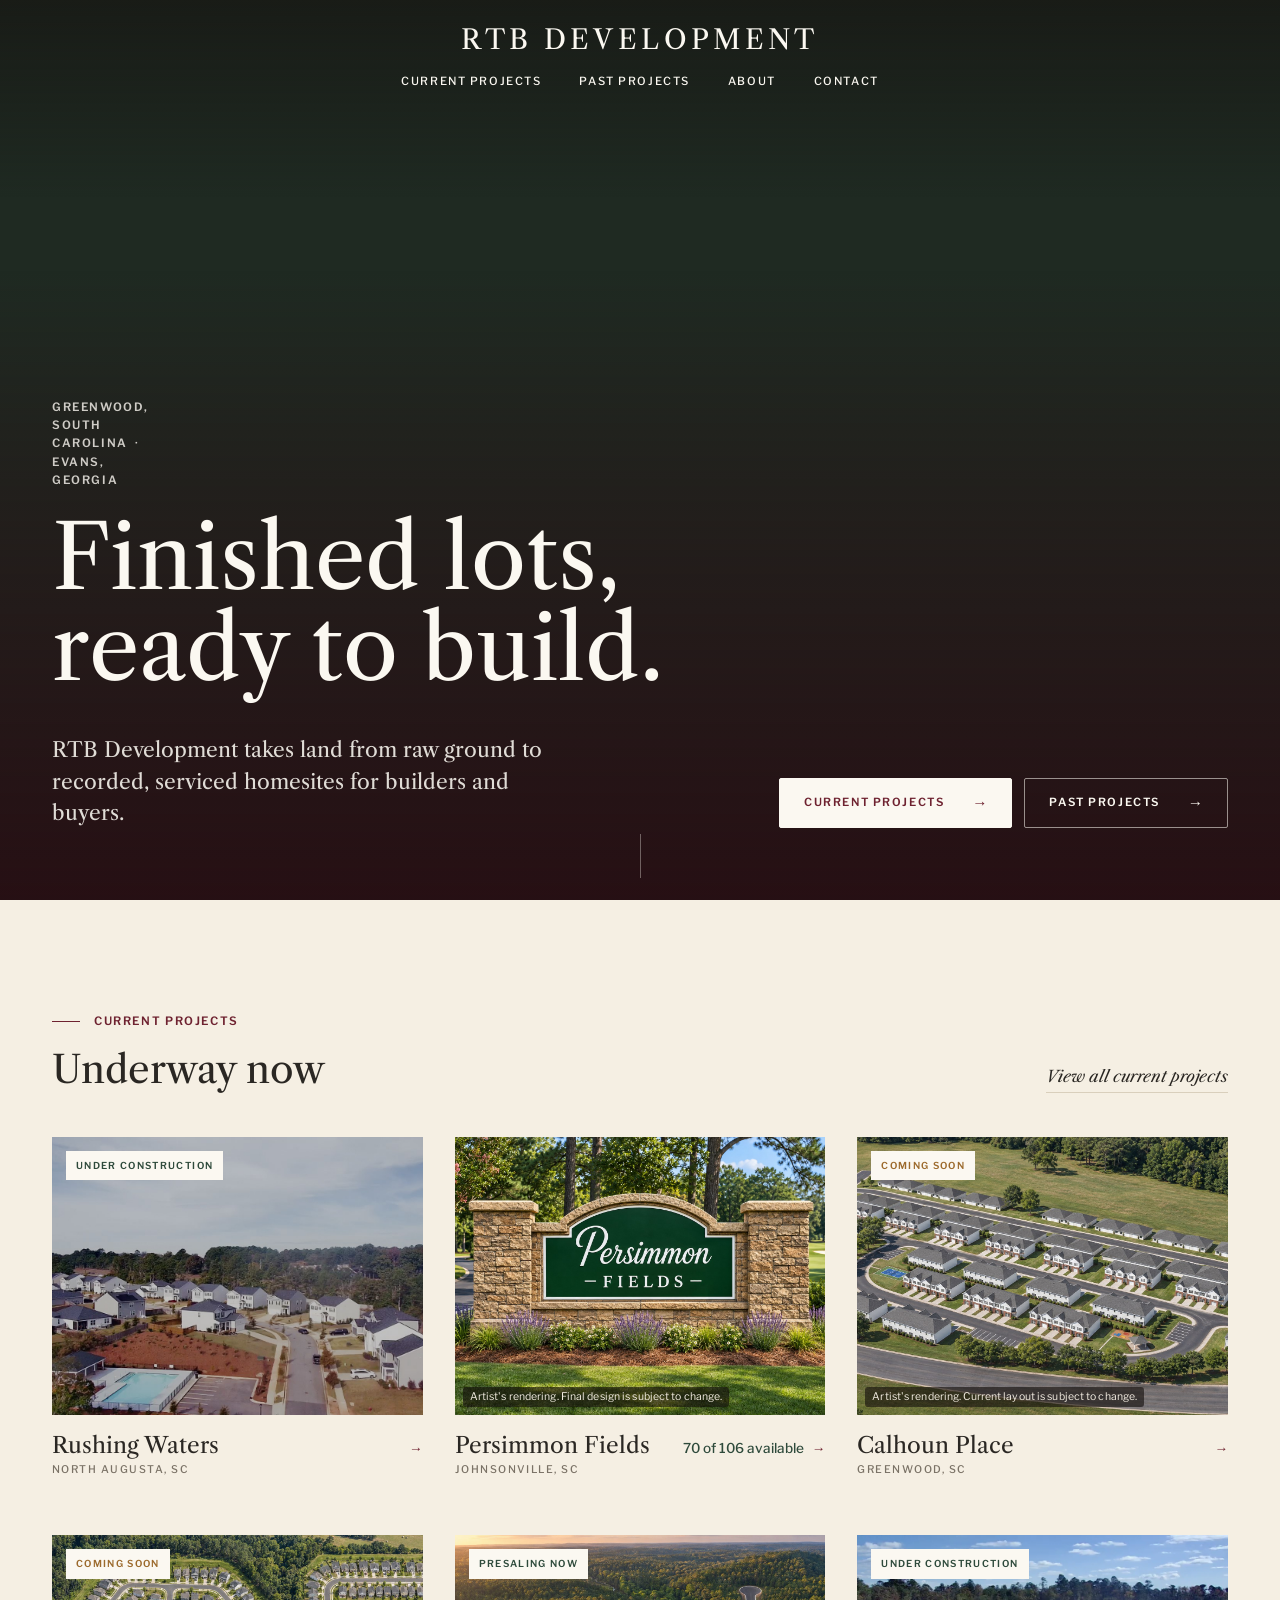
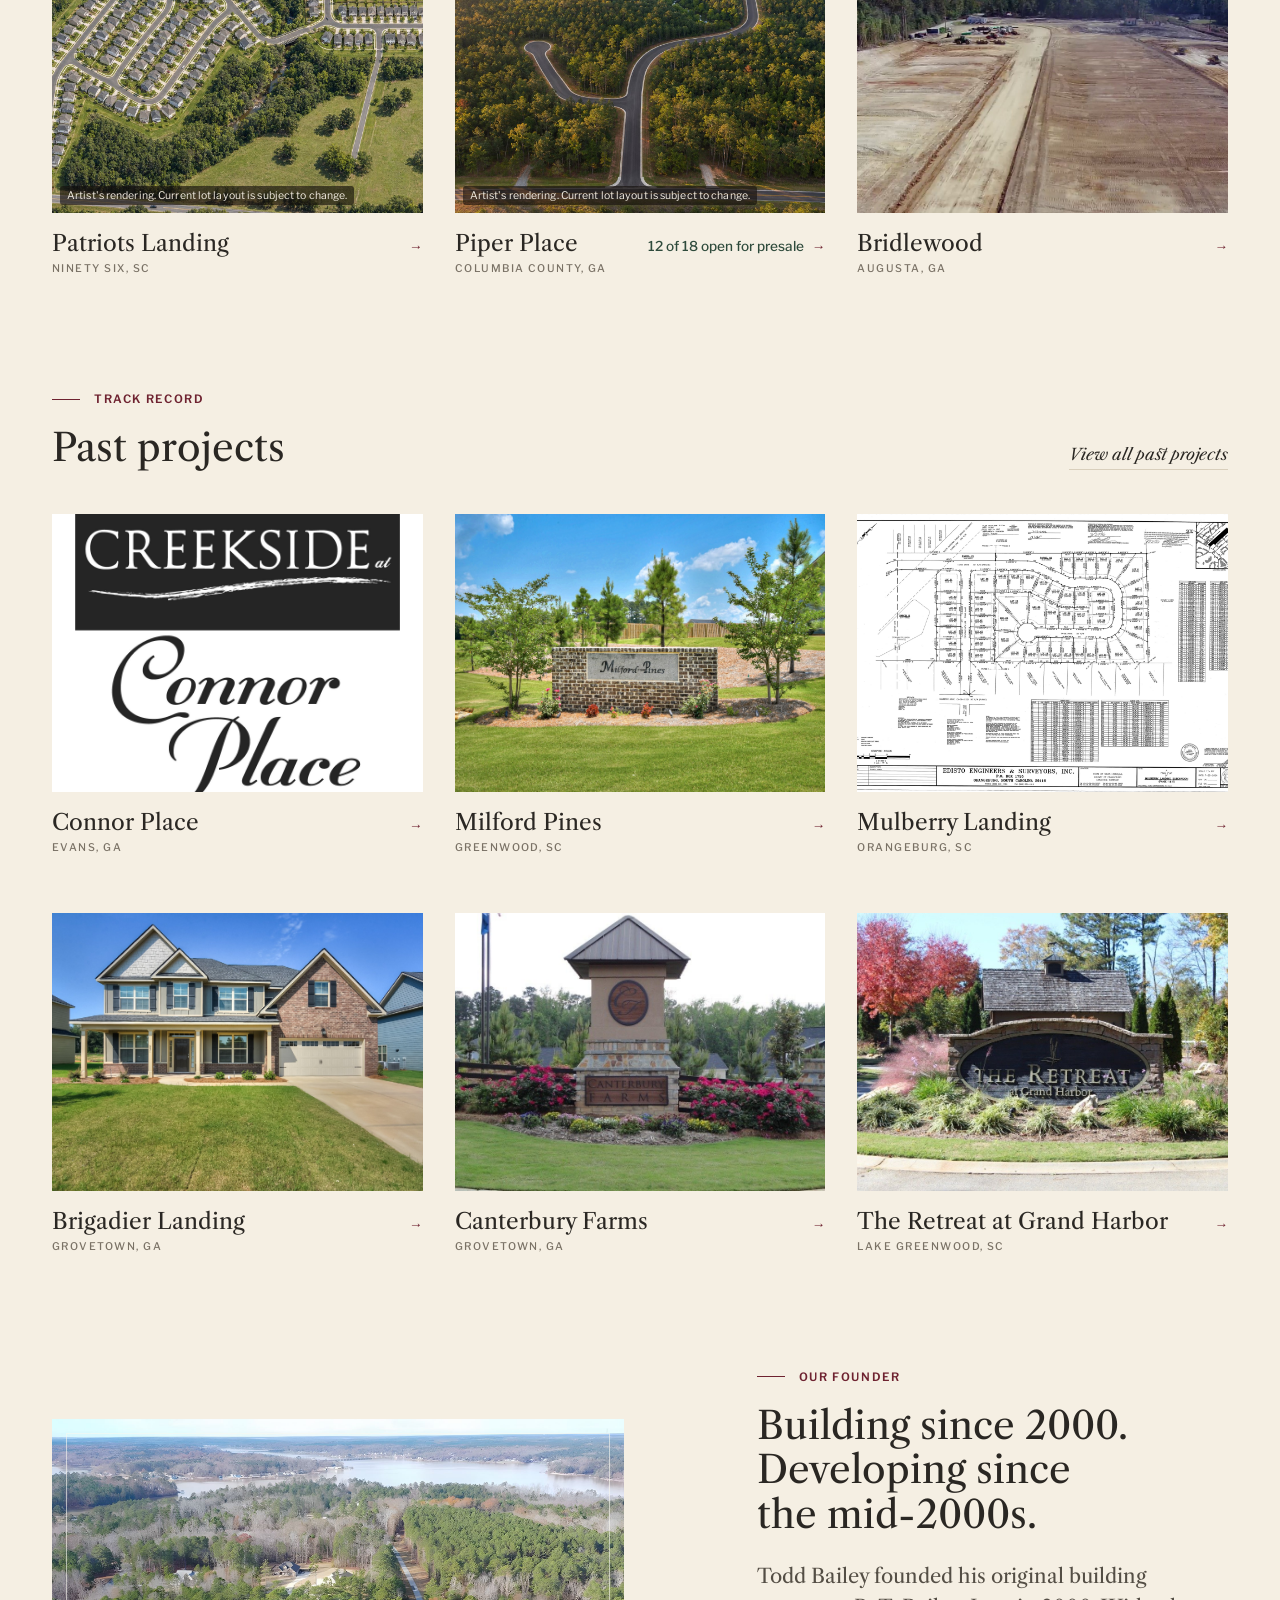
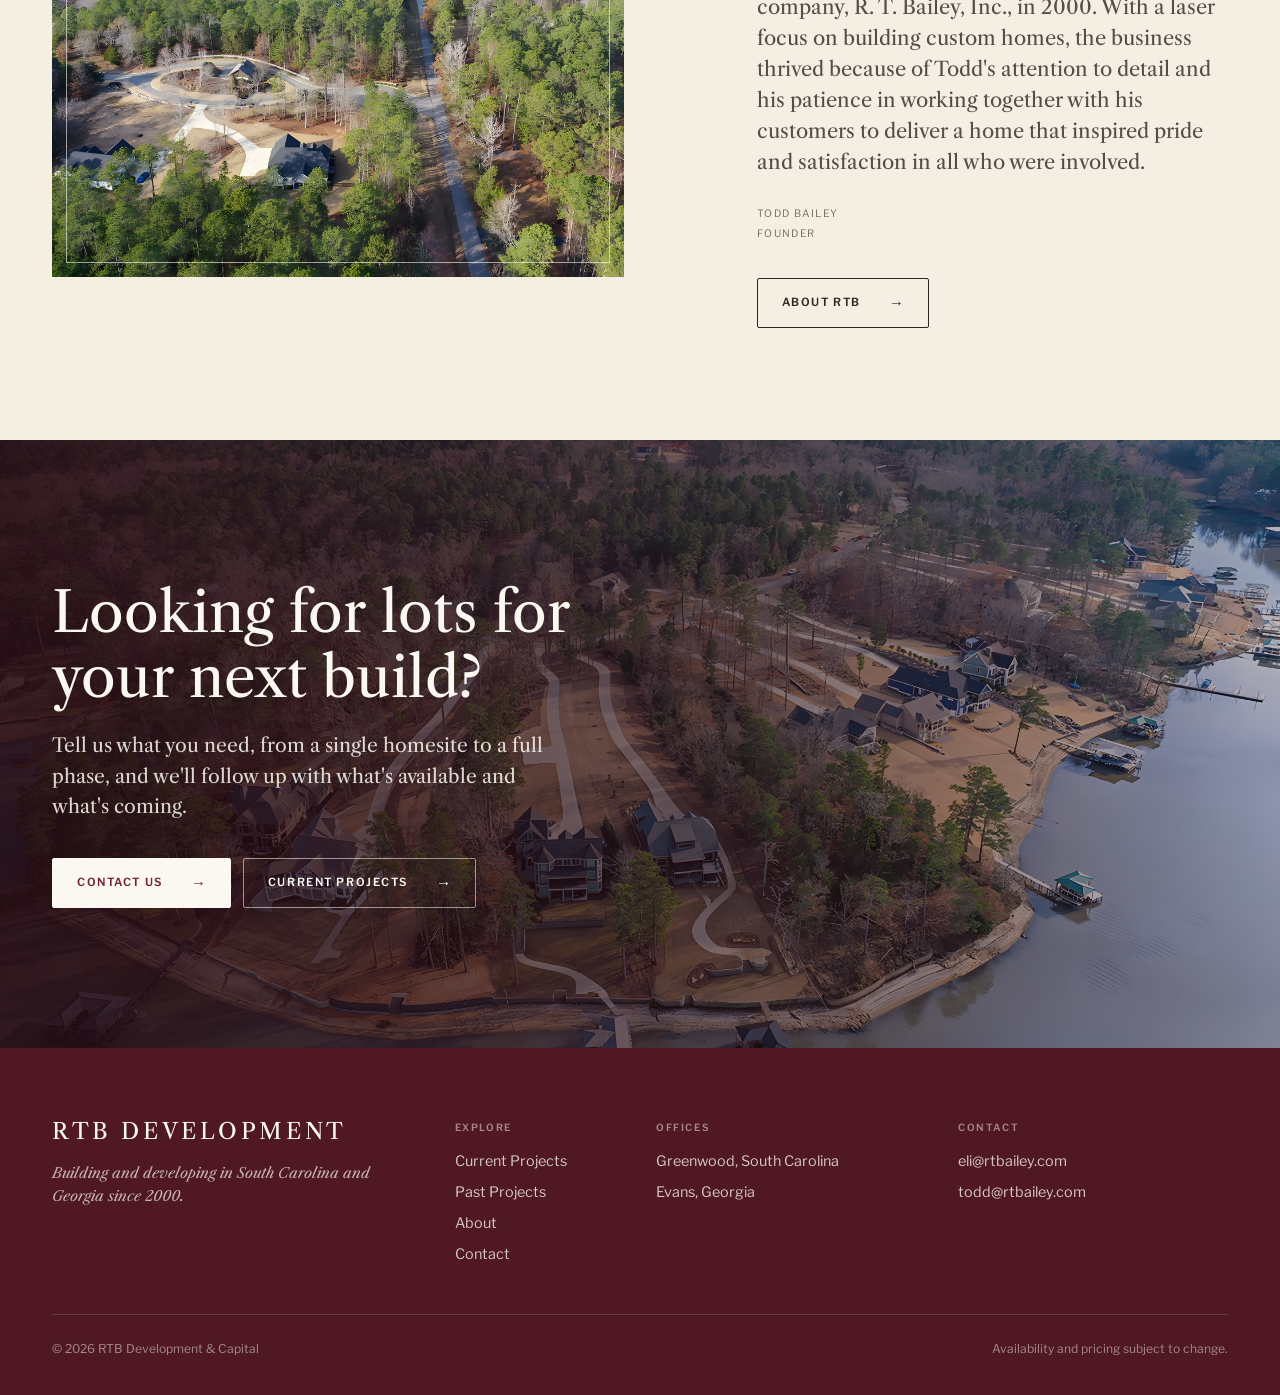
==== commit 2bcb5e0f: "Update preview 2026-11-24" ====
--- a/index.html
+++ b/index.html
@@ -10,7 +10,7 @@
 <link rel="preconnect" href="https://fonts.googleapis.com">
 <link rel="preconnect" href="https://fonts.gstatic.com" crossorigin>
 <link href="https://fonts.googleapis.com/css2?family=Libre+Caslon+Text:ital,wght@0,400;0,700;1,400&family=Libre+Franklin:wght@400;500;600&display=swap" rel="stylesheet">
-<link rel="stylesheet" href="css/site.css?v=20261124j">
+<link rel="stylesheet" href="css/site.css?v=20261124k">
 </head>
 <body data-page="home">
 <a class="skip" href="#main">Skip to content</a>
@@ -78,8 +78,8 @@
 </section>
 </main>
 <footer class="site-footer"></footer>
-<script src="data/inventory.js?v=20261124j"></script>
-<script src="js/site.js?v=20261124j"></script>
-<script src="js/pages.js?v=20261124j"></script>
+<script src="data/inventory.js?v=20261124k"></script>
+<script src="js/site.js?v=20261124k"></script>
+<script src="js/pages.js?v=20261124k"></script>
 </body>
 </html>
--- a/css/site.css
+++ b/css/site.css
@@ -179,7 +179,7 @@
 /* ---------- status ---------- */
 .avail { color: var(--accent); font-weight: 500; }
 .phase { font-family: var(--sans); font-size: .64rem; font-weight: 600; text-transform: uppercase; letter-spacing: .14em; }
-.phase-construction, .phase-selling { color: var(--accent); }
+.phase-construction, .phase-selling, .phase-presale { color: var(--accent); }
 .phase-coming-soon { color: var(--contract); }
 .status { display: inline-flex; align-items: center; gap: 8px; font-size: .85rem; white-space: nowrap; }
 .status::before { content: ""; width: 8px; height: 8px; border-radius: 50%; background: currentColor; }
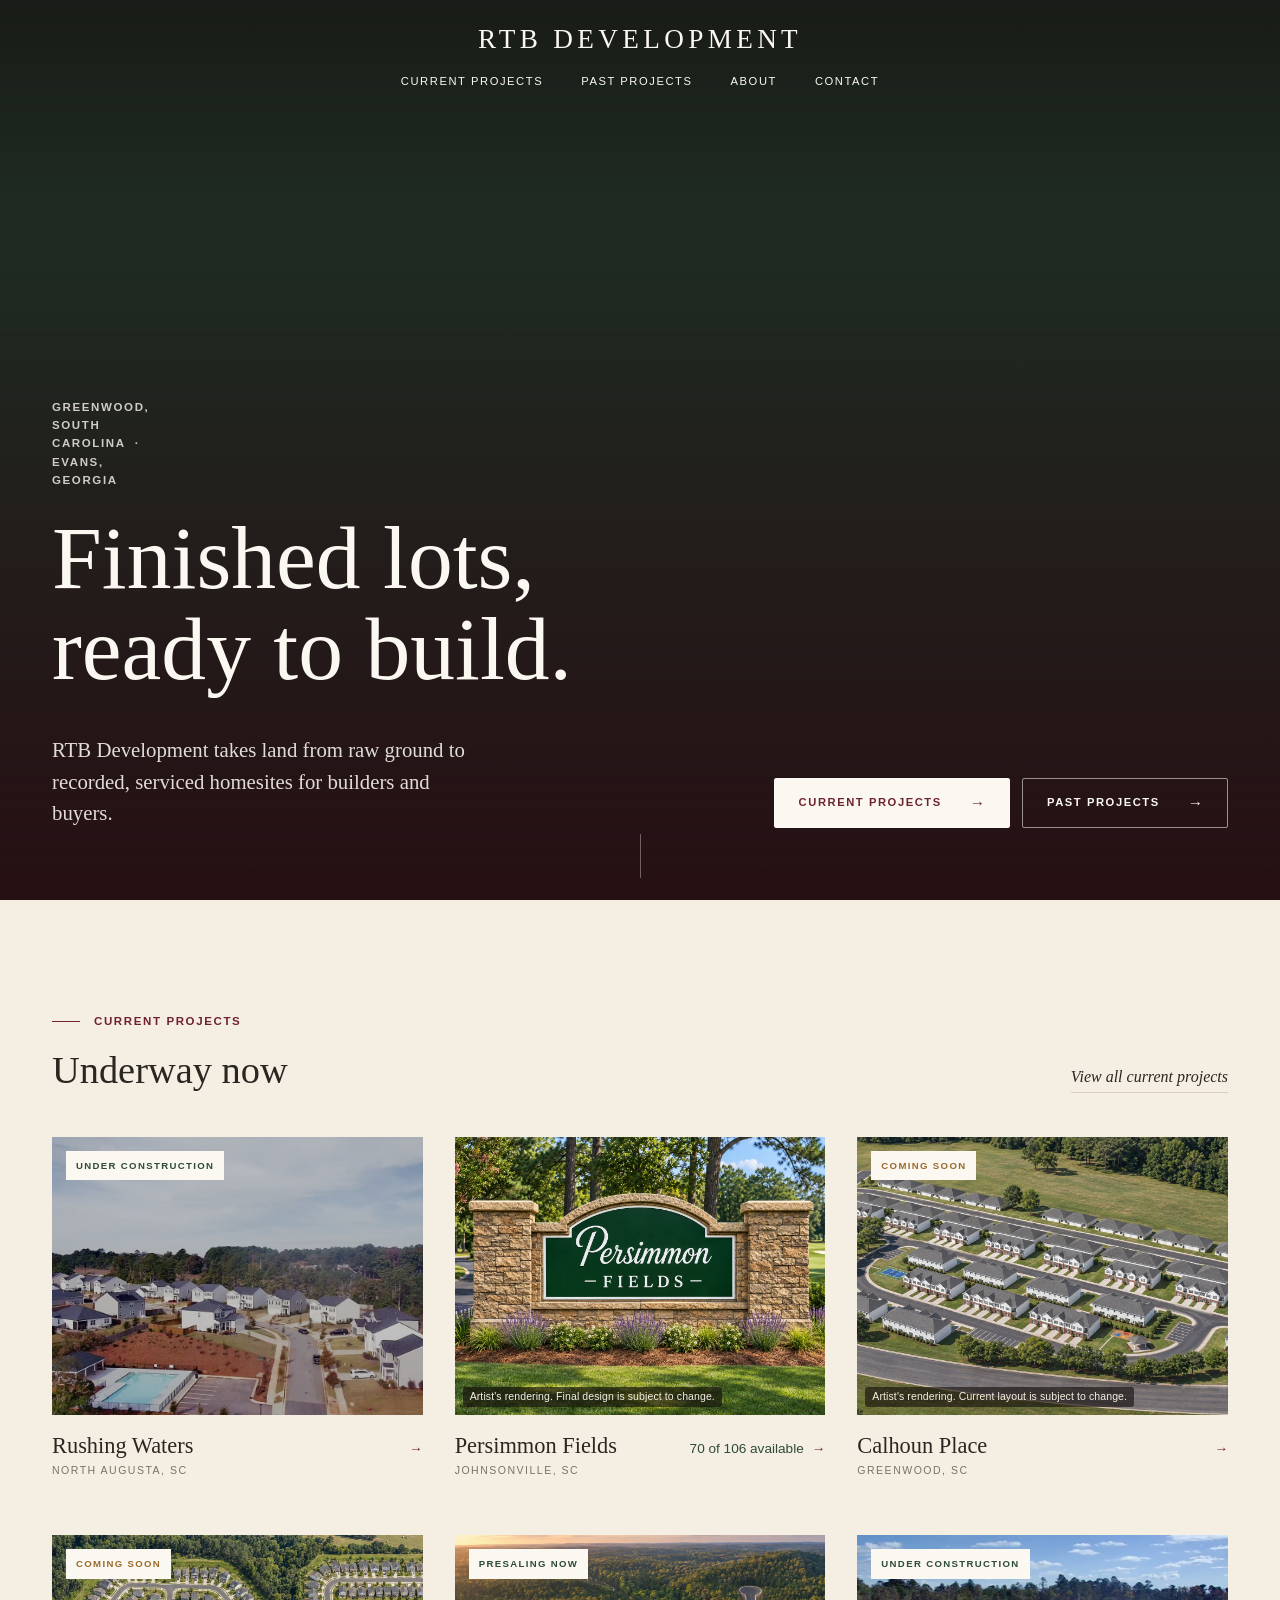
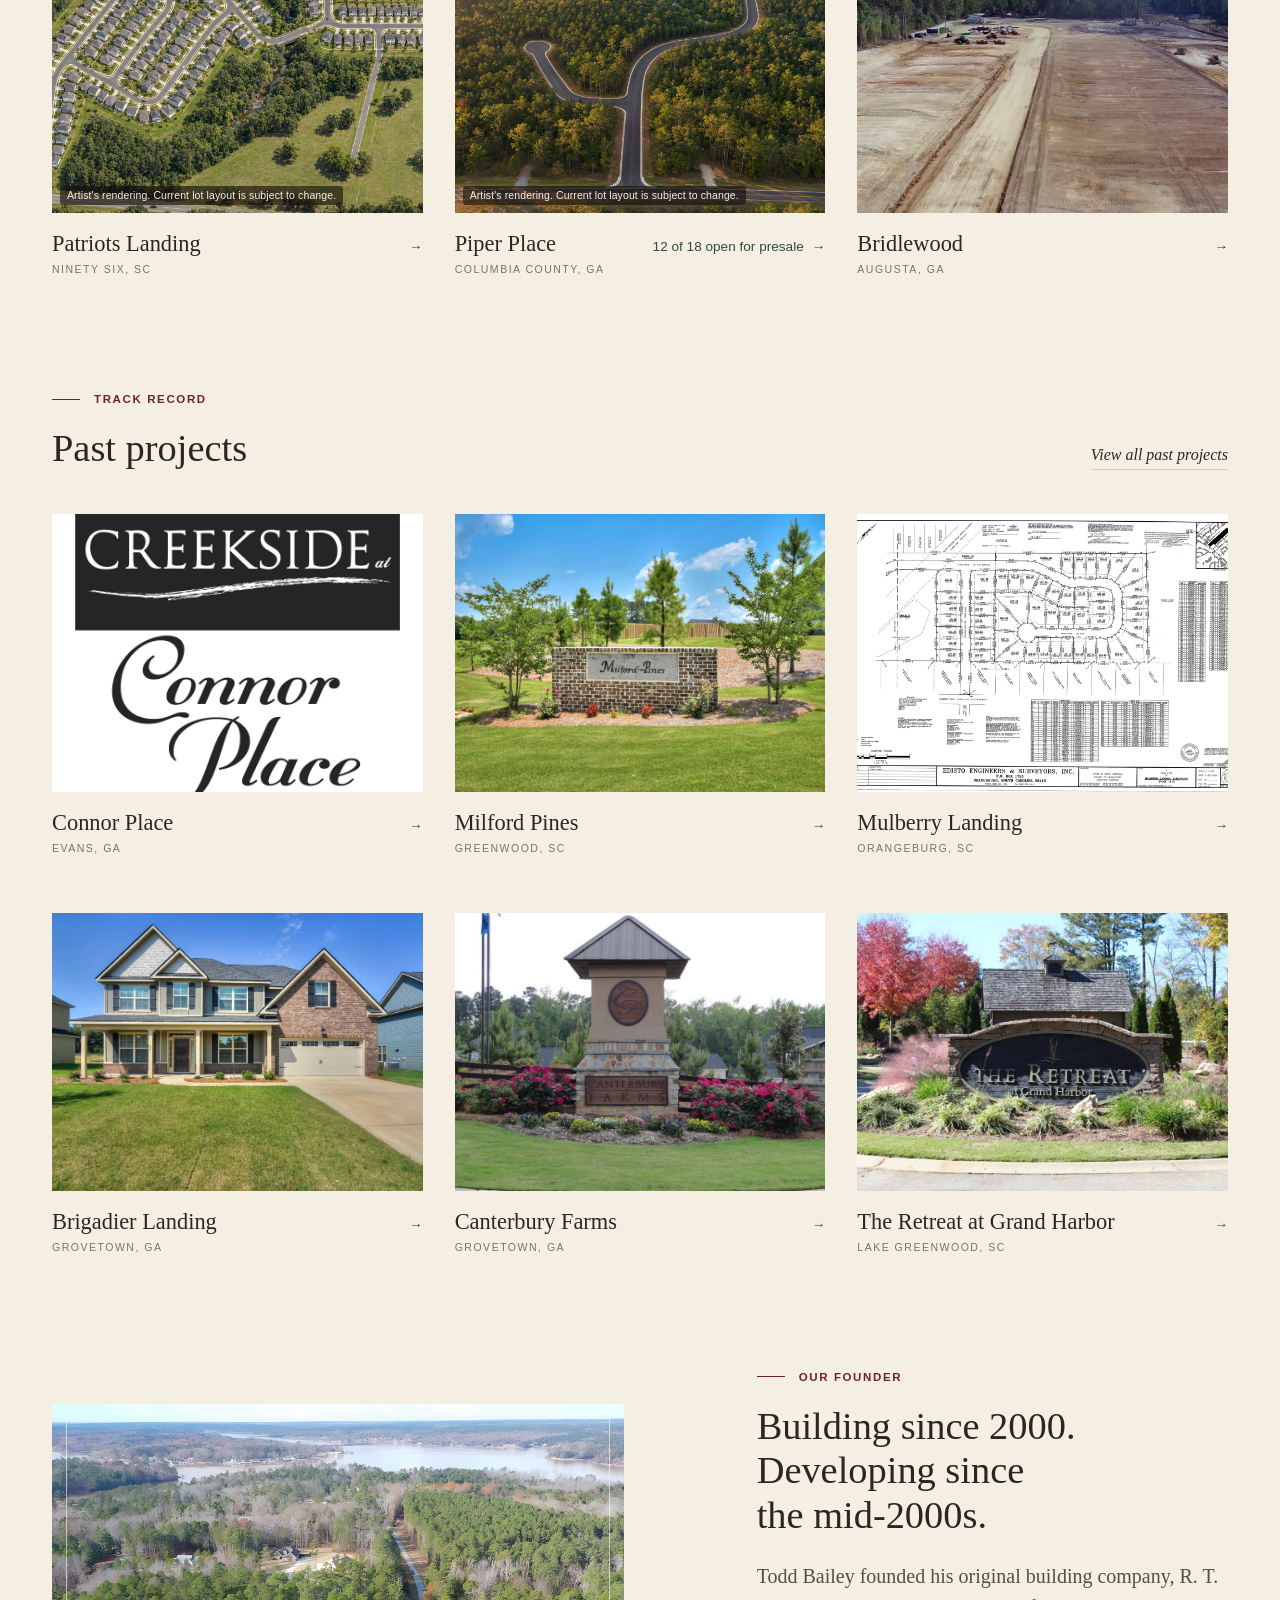
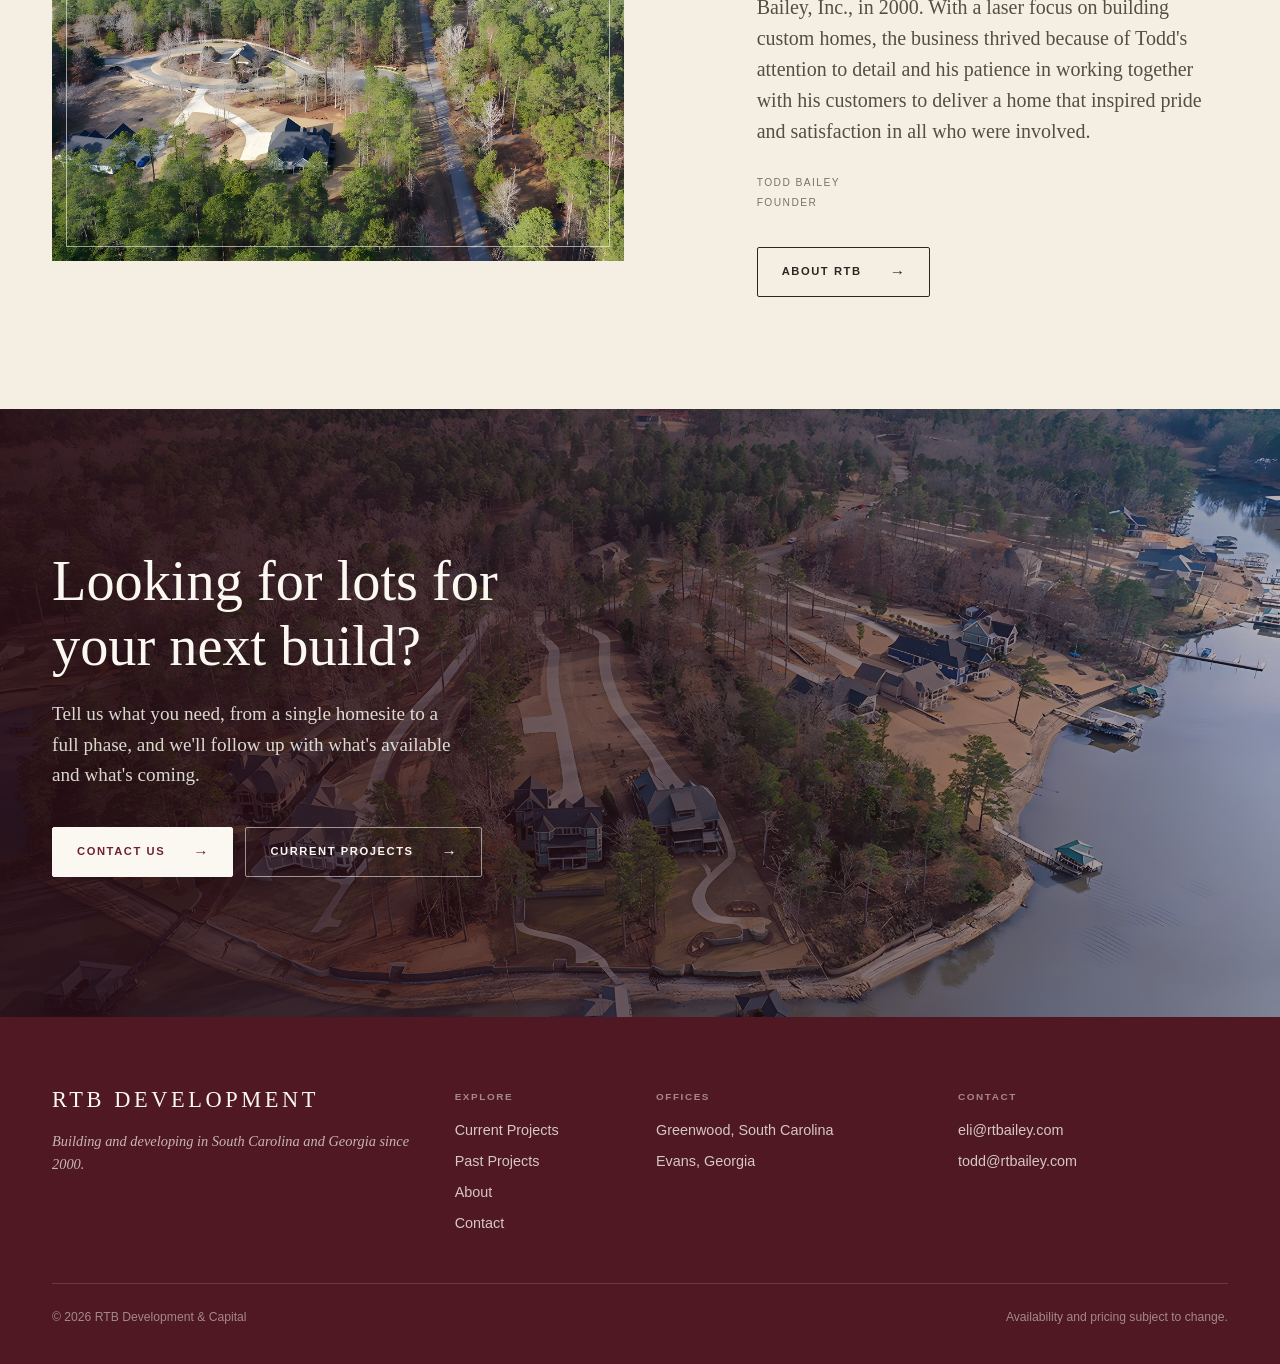
==== commit abec2efa: "Update preview 2026-11-24" ====
--- a/index.html
+++ b/index.html
@@ -2,6 +2,8 @@
 <html lang="en">
 <head><meta name="robots" content="noindex, nofollow">
 <meta charset="utf-8">
+<meta http-equiv="Content-Security-Policy" content="default-src 'self'; script-src 'self' https://cdnjs.cloudflare.com; style-src 'self' 'unsafe-inline' https://fonts.googleapis.com https://cdnjs.cloudflare.com; font-src 'self' https://fonts.gstatic.com; img-src 'self' data: https://tile.openstreetmap.org; media-src 'self'; connect-src 'self'; object-src 'none'; base-uri 'self'; form-action 'self' mailto:; upgrade-insecure-requests">
+<meta name="referrer" content="strict-origin-when-cross-origin">
 <meta name="viewport" content="width=device-width, initial-scale=1">
 <title>RTB Development · Build-ready homesites</title>
 <meta name="description" content="Finished, build-ready homesites from RTB Development. Current lot inventory and past communities.">
@@ -10,7 +12,7 @@
 <link rel="preconnect" href="https://fonts.googleapis.com">
 <link rel="preconnect" href="https://fonts.gstatic.com" crossorigin>
 <link href="https://fonts.googleapis.com/css2?family=Libre+Caslon+Text:ital,wght@0,400;0,700;1,400&family=Libre+Franklin:wght@400;500;600&display=swap" rel="stylesheet">
-<link rel="stylesheet" href="css/site.css?v=20261124k">
+<link rel="stylesheet" href="css/site.css?v=20261124l">
 </head>
 <body data-page="home">
 <a class="skip" href="#main">Skip to content</a>
@@ -78,8 +80,8 @@
 </section>
 </main>
 <footer class="site-footer"></footer>
-<script src="data/inventory.js?v=20261124k"></script>
-<script src="js/site.js?v=20261124k"></script>
-<script src="js/pages.js?v=20261124k"></script>
+<script src="data/inventory.js?v=20261124l"></script>
+<script src="js/site.js?v=20261124l"></script>
+<script src="js/pages.js?v=20261124l"></script>
 </body>
 </html>
